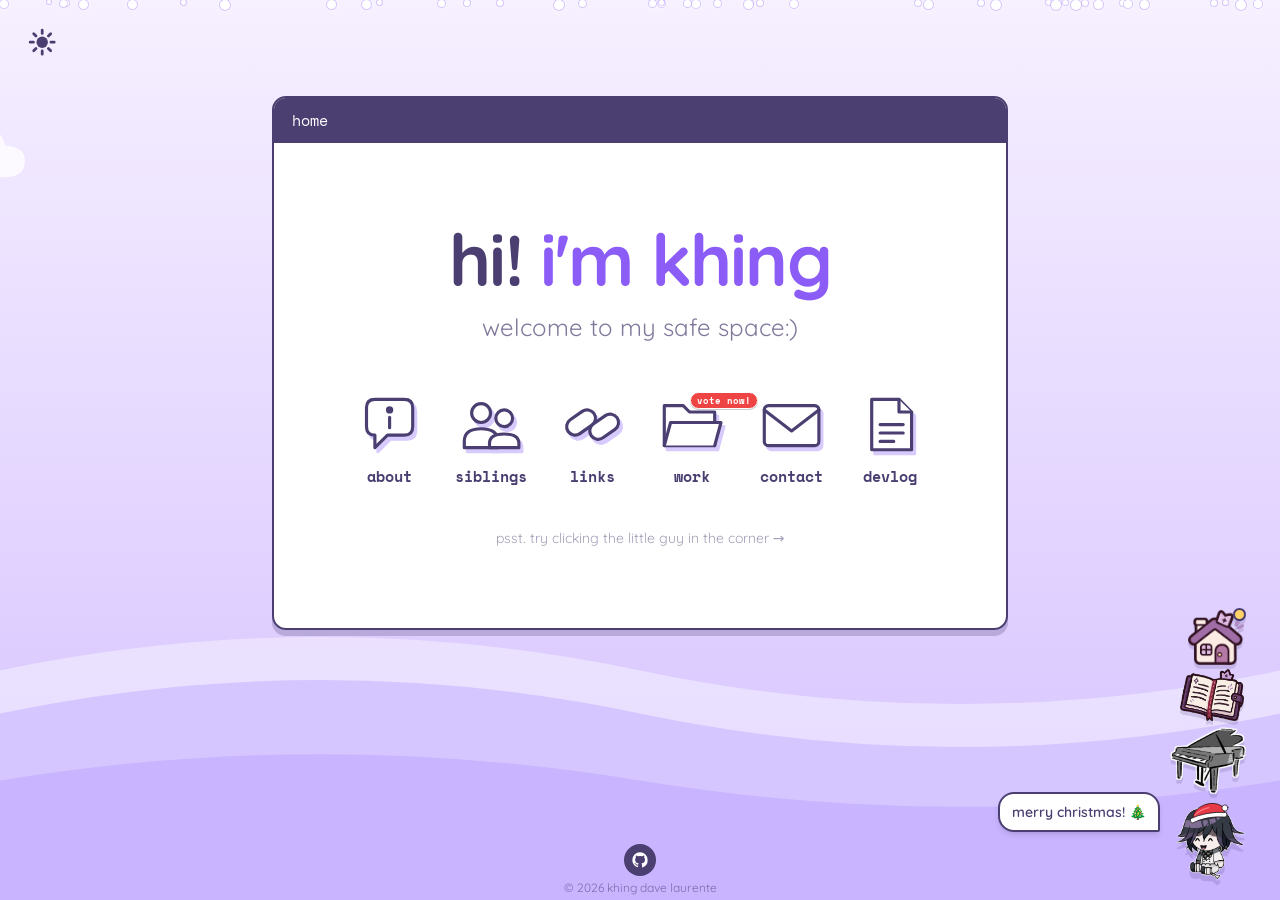
==== index.html @ a11a4e0f "Contact: bust cache for transparent mascot Co-Authored-By: Claude Sonnet 5.5 <noreply@anthropic.com>" ====
<!doctype html>
<html lang="en">
<head>
  <meta charset="utf-8" />
  <meta name="viewport" content="width=device-width, initial-scale=1" />
  <title>khing's desktop</title>
  <meta name="description" content="hi! i'm khing. welcome to my little corner of the internet." />
  <meta property="og:title" content="khing dave laurente" />
  <meta property="og:description" content="hi! i'm khing. welcome to my little corner of the internet." />
  <meta property="og:type" content="website" />
  <meta property="og:site_name" content="khing dave laurente" />
  <meta property="og:url" content="https://khingcode.github.io/KhingPersonalSite/" />
  <meta property="og:image" content="https://khingcode.github.io/KhingPersonalSite/assets/og-image.jpg" />
  <meta property="og:image:width" content="1200" />
  <meta property="og:image:height" content="630" />
  <meta property="og:image:alt" content="hi! i'm khing: a pastel purple desktop window with a smiling chibi mascot" />
  <meta name="twitter:card" content="summary_large_image" />
  <meta name="twitter:title" content="khing dave laurente" />
  <meta name="twitter:description" content="hi! i'm khing. welcome to my little corner of the internet." />
  <meta name="twitter:image" content="https://khingcode.github.io/KhingPersonalSite/assets/og-image.jpg" />
  <meta name="theme-color" content="#e9dcff" />
  <link rel="icon" href="favicon.ico" sizes="any" />
  <link rel="icon" type="image/png" sizes="32x32" href="favicon-32.png" />
  <link rel="icon" type="image/png" sizes="192x192" href="icon-192.png" />
  <link rel="apple-touch-icon" href="apple-touch-icon.png" />
  <script>try{if(localStorage.getItem("theme")==="dark")document.documentElement.classList.add("dark")}catch(e){}</script>
  <link rel="stylesheet" href="styles.css" />
  <link rel="preconnect" href="https://wecbthkbjftpxonlqfee.supabase.co" crossorigin />
  <link rel="preconnect" href="https://fonts.googleapis.com" />
  <link rel="preconnect" href="https://fonts.gstatic.com" crossorigin />
  <link href="https://fonts.googleapis.com/css2?family=Quicksand:wght@400;600;700&family=Space+Mono:wght@400;700&display=swap" rel="stylesheet" />
</head>
<body class="min-h-screen overflow-x-hidden font-sans text-ink antialiased selection:bg-pink-200">

  <!-- sky -->
  <div class="sky fixed inset-0 -z-20" aria-hidden="true"></div>
  <div class="sky-night fixed inset-0 -z-20" aria-hidden="true"></div>

  <!-- light / dark toggle -->
  <button id="theme-toggle" class="theme-btn fixed left-3 top-3 z-[9999] sm:left-5 sm:top-5" aria-label="switch to dark mode" aria-pressed="false" title="light / dark">
    <svg class="sun-ico" viewBox="0 0 24 24" aria-hidden="true"><circle cx="12" cy="12" r="4.5" stroke="none"/><g stroke-width="2.2" stroke-linecap="round"><path d="M12 2.5v2.6M12 18.9v2.6M2.5 12h2.6M18.9 12h2.6M5.3 5.3l1.8 1.8M16.9 16.9l1.8 1.8M5.3 18.7l1.8-1.8M16.9 7.1l1.8-1.8"/></g></svg>
    <svg class="moon-ico" viewBox="0 0 24 24" aria-hidden="true"><path d="M20.5 14.2A8.5 8.5 0 0 1 9.8 3.5a8.5 8.5 0 1 0 10.7 10.7Z" stroke="none"/></svg>
  </button>
  <div class="fixed inset-x-0 top-0 -z-10 h-full overflow-hidden" aria-hidden="true">
    <svg class="cloud absolute left-[-10%] top-[12%] w-40 opacity-80 [animation-duration:70s]" viewBox="0 0 120 60"><path d="M25 52 Q4 52 6 36 Q8 24 22 26 Q24 8 44 10 Q58 0 72 14 Q94 8 100 28 Q118 30 114 44 Q112 52 98 52 Z" fill="#fff"/></svg>
    <svg class="cloud absolute left-[-10%] top-[34%] w-28 opacity-70 [animation-delay:-30s] [animation-duration:95s]" viewBox="0 0 120 60"><path d="M25 52 Q4 52 6 36 Q8 24 22 26 Q24 8 44 10 Q58 0 72 14 Q94 8 100 28 Q118 30 114 44 Q112 52 98 52 Z" fill="#fff"/></svg>
    <svg class="night-deco absolute right-[9%] top-[9%] w-14 sm:w-20" viewBox="0 0 64 64"><path d="M40 6A28 28 0 1 0 58 44A23 23 0 0 1 40 6Z" fill="#fff3c4"/></svg>
    <span class="twinkle night-star absolute left-[30%] top-[10%] text-lg text-yellow-100 [animation-delay:-.5s]">✦</span>
    <span class="twinkle night-star absolute left-[62%] top-[26%] text-base text-white [animation-delay:-1.5s]">✦</span>
    <span class="twinkle night-star absolute left-[18%] top-[44%] text-xl text-violet-200 [animation-delay:-2.5s]">✦</span>
    <span class="twinkle night-star absolute left-[8%] top-[22%] text-2xl text-white">✦</span>
    <span class="twinkle night-star absolute right-[12%] top-[16%] text-xl text-pink-200 [animation-delay:-1s]">✦</span>
    <span class="twinkle night-star absolute right-[22%] top-[48%] text-lg text-white [animation-delay:-2s]">✦</span>
    <!-- rolling waves: each layer is 2 periods wide and slides one period, so the loop is seamless -->
    <div class="waves absolute inset-x-0 bottom-0 h-[34vh] overflow-hidden">
      <svg class="wave wave-c" viewBox="0 0 2880 320" preserveAspectRatio="none"><path class="hill-c" d="M0 80 Q360 10 720 80 T1440 80 T2160 80 T2880 80 V320 H0Z"/></svg>
      <svg class="wave wave-a" viewBox="0 0 2880 320" preserveAspectRatio="none"><path class="hill-a" d="M0 125 Q360 55 720 125 T1440 125 T2160 125 T2880 125 V320 H0Z"/></svg>
      <svg class="wave wave-b" viewBox="0 0 2880 320" preserveAspectRatio="none"><path class="hill-b" d="M0 195 Q360 140 720 195 T1440 195 T2160 195 T2880 195 V320 H0Z"/></svg>
    </div>
  </div>

  <!-- password for my room -->
  <div id="room-gate" class="rgate" role="dialog" aria-modal="true" aria-label="password" hidden>
    <div class="rgate-card">
      <div class="win-bar"><span>khing's room</span><button class="win-x" type="button" id="rgate-x" aria-label="close">[x]</button></div>
      <form id="rgate-form" autocomplete="off" class="rgate-form">
        <p class="rgate-h">knock knock 🚪</p>
        <p class="rgate-p">what's the password?</p>
        <input class="gb-field rgate-in" id="rgate-in" type="password" autocomplete="off" autocapitalize="none" spellcheck="false" aria-label="password" />
        <p class="rgate-err" id="rgate-err" role="alert"></p>
        <button class="gb-btn" type="submit">come in</button>
      </form>
    </div>
  </div>

  <!-- home window -->
  <main class="mx-auto flex min-h-screen max-w-3xl flex-col items-center px-4 pt-16 pb-28 sm:pt-24">
    <section class="win-home w-full" aria-label="home">
      <div class="win-bar"><span>home</span></div>
      <div class="win-body px-6 py-14 text-center sm:py-20">
        <p class="text-5xl font-bold tracking-tight sm:text-7xl">
          hi! <span class="text-violet-500">i'm khing</span>
        </p>
        <p class="mt-4 text-lg text-ink/70 sm:text-2xl">welcome to my safe space:)</p>

        <nav class="mt-12 flex flex-wrap justify-center gap-x-8 gap-y-6" aria-label="main">
          <button class="icon-btn" data-open="about">
            <svg class="ico" viewBox="0 0 64 64"><path d="M10 16 Q10 8 18 8 H46 Q54 8 54 16 V34 Q54 42 46 42 H30 L18 54 V42 Q10 42 10 34 Z"/><circle cx="32" cy="18" r="2" fill="currentColor"/><path d="M32 25 V35"/></svg>
            <span>about</span>
          </button>
          <button class="icon-btn" data-open="siblings">
            <svg class="ico" viewBox="0 0 64 64"><circle cx="22" cy="21" r="9"/><path d="M6 54 V48 Q6 36 22 36 Q38 36 38 48 V54 Z"/><circle cx="44" cy="26" r="8"/><path d="M30 54 V50 Q30 41 44 41 Q58 41 58 50 V54 Z"/></svg>
            <span>siblings</span>
          </button>
          <button class="icon-btn" data-open="links">
            <svg class="ico" viewBox="0 0 64 64"><rect x="6" y="22" width="30" height="16" rx="8" transform="rotate(-35 21 30)"/><rect x="28" y="26" width="30" height="16" rx="8" transform="rotate(-35 43 34)"/></svg>
            <span>links</span>
          </button>
          <button class="icon-btn relative" data-open="work">
            <span class="vote-badge" aria-label="vote for the domain now">vote now!</span>
            <svg class="ico" viewBox="0 0 64 64"><path d="M6 14 H24 L30 20 H54 V52 H6 Z"/><path d="M6 52 L12 30 H60 L54 52"/></svg>
            <span>work</span>
          </button>
          <button class="icon-btn" data-open="contact">
            <svg class="ico" viewBox="0 0 64 64"><rect x="6" y="14" width="52" height="38" rx="4"/><path d="M6 18 L32 38 L58 18"/></svg>
            <span>contact</span>
          </button>
          <button class="icon-btn relative" data-open="devlog">
            <span id="dl-badge" class="gb-badge nav-badge" hidden aria-live="polite"></span>
            <svg class="ico" viewBox="0 0 64 64"><path d="M14 8 H40 L52 20 V56 H14Z"/><path d="M40 8 V20 H52"/><path d="M22 32 H44 M22 40 H44 M22 48 H35"/></svg>
            <span>devlog</span>
          </button>
        </nav>
        <p class="mt-10 text-sm text-ink/50">psst. try clicking the little guy in the corner →</p>
      </div>
    </section>
  </main>

  <!-- about -->
  <section id="win-about" class="win" role="dialog" aria-label="about" hidden>
    <div class="win-bar"><span>about</span><button class="win-x" aria-label="close about">[x]</button></div>
    <div class="win-body">
      <div class="flex flex-col items-center gap-6 border-b border-violet-100 px-6 py-8 sm:flex-row sm:gap-10 sm:px-[3.75rem] sm:py-9">
        <div class="h-32 w-32 shrink-0 sm:h-40 sm:w-40 overflow-hidden rounded-full border-4 border-violet-200 shadow-md">
          <img src="assets/khing.webp" width="160" height="160" loading="lazy" decoding="async" alt="khing smiling in a red patterned shirt" class="h-full w-full origin-[51%_33%] scale-[2.1] object-cover" />
        </div>
        <div class="text-center sm:text-left">
          <h2 class="text-3xl font-bold text-violet-500 sm:text-[2.4rem] sm:leading-tight">khing dave laurente</h2>
          <p class="mt-2 text-ink/70 sm:text-[1.05rem]">Could it be are you also in possession of the all-seeing eye?!</p>
          <p class="text-ink/70 sm:text-[1.05rem]">from davao city, philippines</p>
          <p class="text-ink/70 sm:text-[1.05rem]">now living &amp; working in phnom penh, cambodia</p>
        </div>
      </div>
      <div class="space-y-5 px-6 py-6 leading-relaxed text-ink/80 sm:space-y-5 sm:px-12 sm:py-8 sm:text-lg">
        <p>hi! i'm khing, a <span class="hl">cinematographer</span> and <span class="hl">web developer</span>.</p>
        <p>things i like:</p>
        <ul class="list-disc space-y-2 pl-6 sm:space-y-2 sm:pl-8 marker:text-violet-400">
          <li>Hanging out with my <span class="hl">siblings</span></li>
          <li>My Walk and Faith in <span class="hl">God</span></li>
          <li><span class="hl">Purple</span> Fanta</li>
        </ul>
        <section aria-labelledby="edu-h">
          <h3 id="edu-h" class="font-mono text-xl font-bold uppercase tracking-tight text-ink">education</h3>
          <div class="scroll-thin mt-3 max-h-48 space-y-3 overflow-y-auto pr-2" role="region" aria-label="education list" tabindex="0">
            <div class="border-l-4 border-violet-200 py-1 pl-4">
              <p class="text-lg text-ink">Bachelor of Science in Computer Science</p>
              <p class="text-sm uppercase tracking-wide text-ink/45">(Graduated Cum Laude 2025)</p>
            </div>
          </div>
        </section>
        <section aria-labelledby="lang-h">
          <h3 id="lang-h" class="font-mono text-xl font-bold uppercase tracking-tight text-ink">language proficiency</h3>
          <div class="mt-3 border-l-4 border-violet-200 py-1 pl-4">
            <p class="text-lg text-ink">i speak <span class="text-violet-500">English</span> and <span class="text-violet-500">Filipino (Tagalog)</span>.</p>
          </div>
        </section>
        <p>want to say hi? send me a message in <button class="link" data-open="contact">contact</button> :)</p>
      </div>
    </div>
  </section>

  <!-- siblings -->
  <section id="win-siblings" class="win" role="dialog" aria-label="siblings" hidden>
    <div class="win-bar"><span>siblings</span><button class="win-x" aria-label="close siblings">[x]</button></div>
    <div class="win-body px-6 py-6">
      <p class="mb-4 text-ink/70">my favorite people in the world 💜</p>
      <div class="grid grid-cols-2 gap-3 sm:grid-cols-4">
        <figure class="sib"><img class="photo" src="assets/siblings/izeck.webp" width="256" height="256" alt="Izeck" loading="lazy" /><figcaption>Izeck</figcaption></figure>
        <figure class="sib"><img class="photo" src="assets/siblings/nicey.webp" width="256" height="256" alt="Nicey" loading="lazy" /><figcaption>Nicey</figcaption></figure>
        <figure class="sib"><img class="photo" src="assets/siblings/adam.webp" width="256" height="256" alt="Adam" loading="lazy" /><figcaption>Adam</figcaption></figure>
        <figure class="sib"><img class="photo" src="assets/siblings/christine.webp" width="256" height="256" alt="Christine" loading="lazy" /><figcaption>Christine</figcaption></figure>
        <figure class="sib"><img class="photo" src="assets/siblings/catherine.webp" width="256" height="256" alt="Catherine" loading="lazy" /><figcaption>Catherine</figcaption></figure>
        <figure class="sib"><img class="photo" src="assets/siblings/mark.webp" width="256" height="256" alt="Mark" loading="lazy" /><figcaption>Mark</figcaption></figure>
        <figure class="sib"><img class="photo" src="assets/siblings/ezra.webp" width="256" height="256" alt="Ezra" loading="lazy" /><figcaption>Ezra</figcaption></figure>
        <figure class="sib"><img class="photo" src="assets/siblings/esther.webp" width="256" height="256" alt="Esther" loading="lazy" /><figcaption>Esther</figcaption></figure>
      </div>
    </div>
  </section>

  <!-- links -->
  <section id="win-links" class="win" role="dialog" aria-label="links" hidden>
    <div class="win-bar"><span>links</span><button class="win-x" aria-label="close links">[x]</button></div>
    <div class="win-body px-3 py-8 sm:px-6">
      <div class="grid grid-cols-5 items-start justify-items-center gap-x-1 gap-y-8">
        <a class="icon-btn" href="https://www.youtube.com/@KhingKongs" target="_blank" rel="noopener">
          <svg class="ico" viewBox="0 0 64 64"><rect x="5" y="15" width="54" height="36" rx="11"/><path d="M26 24 L43 33 L26 42Z" fill="currentColor"/></svg>
          <span>youtube</span>
        </a>
        <div class="icon-btn locked" aria-disabled="true" title="coming soon">
          <span class="ico-wrap"><svg aria-hidden="true" class="ico" viewBox="0 0 64 64"><rect x="9" y="9" width="46" height="46" rx="14"/><circle cx="32" cy="32" r="10.5"/><circle cx="45.5" cy="18.5" r="3" fill="currentColor" stroke="none"/></svg><b class="stamp">coming soon</b></span>
          <span>instagram</span>
        </div>
        <div class="icon-btn locked" aria-disabled="true" title="coming soon">
          <span class="ico-wrap"><svg aria-hidden="true" class="ico" viewBox="0 0 64 64"><path d="M9 17 H45 V39 Q45 53 31 53 H23 Q9 53 9 39 Z"/><path d="M45 23 H50 Q57 23 57 31 Q57 39 50 39 H45" fill="none"/><path d="M27 44 L20.5 37.5 C17 34 18.5 28.5 23 28.5 C25 28.5 26.5 29.6 27 31 C27.5 29.6 29 28.5 31 28.5 C35.5 28.5 37 34 33.5 37.5 Z" fill="currentColor" stroke-width="2"/></svg><b class="stamp">coming soon</b></span>
          <span>ko-fi</span>
        </div>
        <a class="icon-btn" href="https://github.com/khingcode" target="_blank" rel="noopener">
          <svg class="ico solid" viewBox="0 0 24 24"><path d="M12 .5A11.5 11.5 0 0 0 .5 12c0 5.1 3.3 9.4 7.9 10.9.6.1.8-.3.8-.6v-2c-3.2.7-3.9-1.4-3.9-1.4-.5-1.3-1.3-1.7-1.3-1.7-1-.7.1-.7.1-.7 1.2.1 1.8 1.2 1.8 1.2 1 1.8 2.7 1.3 3.4 1 .1-.8.4-1.3.7-1.6-2.6-.3-5.3-1.3-5.3-5.7 0-1.3.5-2.3 1.2-3.1-.1-.3-.5-1.5.1-3.1 0 0 1-.3 3.2 1.2a11 11 0 0 1 5.8 0c2.2-1.5 3.2-1.2 3.2-1.2.6 1.6.2 2.8.1 3.1.8.8 1.2 1.8 1.2 3.1 0 4.4-2.7 5.4-5.3 5.7.4.4.8 1.1.8 2.2v3.2c0 .3.2.7.8.6A11.5 11.5 0 0 0 23.5 12 11.5 11.5 0 0 0 12 .5z"/></svg>
          <span>github</span>
        </a>
        <div class="icon-btn locked" aria-disabled="true" title="coming soon">
          <span class="ico-wrap"><svg aria-hidden="true" class="ico" viewBox="0 0 64 64">
            <defs>
              <clipPath id="scarf-clip"><path d="M4 14 Q18 5 32 9 Q46 5 60 14 L54 33 L32 61 L10 33Z"/></clipPath>
              <pattern id="scarf-chk" width="18" height="18" patternUnits="userSpaceOnUse" patternTransform="rotate(45 32 32)"><rect width="9" height="9" fill="currentColor"/><rect x="9" y="9" width="9" height="9" fill="currentColor"/></pattern>
            </defs>
            <path d="M4 14 Q18 5 32 9 Q46 5 60 14 L54 33 L32 61 L10 33Z"/>
            <g clip-path="url(#scarf-clip)"><rect x="0" y="0" width="64" height="64" fill="url(#scarf-chk)" stroke="none"/></g>
            <path d="M4 14 Q18 5 32 9 Q46 5 60 14 L54 33 L32 61 L10 33Z" fill="none"/>
          </svg><b class="stamp">coming soon</b></span>
          <span>merch</span>
        </div>
      </div>
      <p class="mx-auto mt-8 max-w-xs rounded-xl border-2 border-violet-200 px-4 py-3 text-center text-sm text-ink/70">clicking any of the links will open a new tab!</p>
    </div>
  </section>

  <!-- work -->
  <section id="win-work" class="win" role="dialog" aria-label="work" hidden>
    <div class="win-bar"><span>work</span><button class="win-x" aria-label="close work">[x]</button></div>
    <div class="win-body space-y-7 px-4 py-6 text-ink/80 sm:px-6">
      <div class="grid grid-cols-2 gap-4 sm:gap-7">
        <section aria-labelledby="tools-h">
          <h3 id="tools-h" class="font-mono text-xl font-bold uppercase tracking-tight text-ink">tools</h3>
          <ul class="mt-3 flex flex-wrap gap-2">
          <li class="tool">Figma</li>
          <li class="tool">Milanote</li>
          <li class="tool">DaVinci Resolve</li>
          <li class="tool">Canva</li>
          <li class="tool">CapCut</li>
        </ul>
        </section>
        <section aria-labelledby="skills-h">
          <h3 id="skills-h" class="font-mono text-xl font-bold uppercase tracking-tight text-ink">development</h3>
          <ul class="mt-3 flex flex-wrap gap-2">
          <li class="tool">JavaScript</li>
          <li class="tool">HTML</li>
          <li class="tool">CSS</li>
          <li class="tool">Tailwind CSS</li>
          <li class="tool">Rust</li>
          <li class="tool">Node.js</li>
          <li class="tool">Xcode</li>
          <li class="tool">Claude</li>
        </ul>
        </section>
      </div>

      <section aria-labelledby="dev-h">
        <h3 id="dev-h" class="font-mono text-xl font-bold uppercase tracking-tight text-ink">development</h3>
        <article class="mt-4 grid items-center gap-5 sm:grid-cols-[11rem_1fr]">
          <svg viewBox="0 0 400 400" role="img" aria-label="a little browser window with a globe and a coming soon label" class="aspect-square w-full max-w-[11rem] justify-self-center rounded-2xl border-2 border-violet-200 sm:max-w-none">
            <defs><linearGradient id="launch-bg" x1="0" y1="0" x2="1" y2="1"><stop offset="0" stop-color="#b9a0e8"/><stop offset="1" stop-color="#8f74d6"/></linearGradient></defs>
            <rect width="400" height="400" fill="url(#launch-bg)"/>
            <g fill="#fff" opacity=".7"><path d="M60 70 l8 18 18 8 -18 8 -8 18 -8 -18 -18 -8 18 -8z"/><path d="M335 110 l6 14 14 6 -14 6 -6 14 -6 -14 -14 -6 14 -6z"/><path d="M330 280 l5 11 11 5 -11 5 -5 11 -5 -11 -11 -5 11 -5z"/></g>
            <rect x="62" y="80" width="276" height="200" rx="18" fill="#fff" stroke="#4b3f72" stroke-width="8"/>
            <path d="M62 98 a18 18 0 0 1 18 -18 H320 a18 18 0 0 1 18 18 V122 H62Z" fill="#4b3f72"/>
            <circle cx="88" cy="101" r="7" fill="#c4b5fd"/><circle cx="110" cy="101" r="7" fill="#c4b5fd"/><circle cx="132" cy="101" r="7" fill="#c4b5fd"/>
            <rect x="156" y="92" width="150" height="18" rx="9" fill="#fff" opacity=".85"/>
            <g transform="translate(200 200)" fill="none" stroke="#4b3f72" stroke-width="7" stroke-linecap="round">
              <circle r="48" fill="#ede7ff"/><ellipse rx="20" ry="48"/><path d="M-48 0 H48 M-40 -24 H40 M-40 24 H40"/>
            </g>
            <g transform="rotate(-8 200 318)"><rect x="92" y="294" width="216" height="46" rx="12" fill="#fde68a" stroke="#4b3f72" stroke-width="6"/>
            <text x="200" y="326" text-anchor="middle" font-family="'Space Mono', monospace" font-weight="700" font-size="25" fill="#4b3f72">COMING SOON</text></g>
          </svg>
          <div class="text-center sm:text-left">
            <h4 class="text-2xl font-bold text-violet-500">the full launch</h4>
            <p class="mt-2">a custom domain for this site, plus more updates and a few surprises. stay tuned!</p>
            <div class="mt-4 flex flex-wrap items-center justify-center gap-3 sm:justify-start">
              <span class="soon" aria-disabled="true">coming soon</span>
              <button type="button" class="gb-btn" data-open="vote">🗳 vote on the domain</button>
            </div>
          </div>
        </article>
        <article class="mt-8 grid items-center gap-5 sm:grid-cols-[11rem_1fr]">
          <img src="assets/hamster.webp" width="400" height="400" decoding="async" alt="a cute hamster wearing a hard hat and working on a laptop, with an in development label" class="w-full max-w-[11rem] justify-self-center rounded-2xl border-2 border-violet-200 sm:max-w-none" loading="lazy" />
          <div class="text-center sm:text-left">
            <h4 class="text-2xl font-bold text-violet-500">a little hamster project</h4>
            <p class="mt-2">something cozy i'm still working on. more soon!</p>
            <span class="soon mt-4" aria-disabled="true">coming soon</span>
          </div>
        </article>
      </section>
    </div>
  </section>

  <!-- domain vote -->
  <section id="win-vote" class="win" role="dialog" aria-label="vote on the domain" hidden>
    <div class="win-bar"><span>vote</span><button class="win-x" aria-label="close vote">[x]</button></div>
    <div class="win-body px-6 py-6">
      <h3 class="text-2xl font-bold text-violet-500">pick my domain!</h3>
      <p class="mt-1 text-ink/70">the full launch is getting a custom address. choose your favorite, or suggest one of your own. one vote each :)</p>
      <ul id="vote-list" class="mt-4 grid gap-2"></ul>
      <form id="vote-form" class="mt-5 grid gap-2" autocomplete="off">
        <label for="vote-sug" class="font-mono text-xs font-bold uppercase tracking-wide text-ink/60">suggest another</label>
        <div class="flex gap-2">
          <input id="vote-sug" class="gb-field" type="text" maxlength="45" inputmode="url" autocapitalize="none" spellcheck="false" placeholder="e.g. khing.dev">
          <button class="gb-btn shrink-0" type="submit">suggest</button>
        </div>
        <input id="vote-site" class="hidden" type="text" tabindex="-1" aria-hidden="true" autocomplete="off">
      </form>
      <p id="vote-status" class="mt-3 min-h-[1.25rem] text-xs text-ink/60" role="status"></p>
    </div>
  </section>

  <!-- guestbook -->
  <section id="win-guestbook" class="win" role="dialog" aria-label="guestbook" hidden>
    <div class="win-bar"><span>guestbook</span><button class="win-x" aria-label="close guestbook">[x]</button></div>
    <div class="win-body px-6 py-6">
      <p class="text-ink/70">leave a little note! it'll be dated and everything :)</p>
      <button id="gb-write" type="button" class="gb-btn gb-write" aria-expanded="false" aria-controls="gb-form">✎ write a note</button>
      <div class="gb-cols mt-4">
      <form id="gb-form" class="grid content-start gap-3" autocomplete="off">
        <div id="gb-replying" class="hidden items-center justify-between gap-2 rounded-lg bg-violet-100 px-3 py-1.5 text-xs text-violet-900">
          <span id="gb-replying-to"></span>
          <button id="gb-cancel" type="button" class="link" aria-label="cancel reply">cancel</button>
        </div>
        <input id="gb-name" class="gb-field" type="text" maxlength="30" required placeholder="your name">
        <textarea id="gb-msg" class="gb-field" rows="3" maxlength="200" required placeholder="your note (200 chars max)"></textarea>
        <fieldset class="gb-pick">
          <legend>note color</legend>
          <div id="gb-colors" class="gb-swatches" role="radiogroup" aria-label="note color"></div>
        </fieldset>
        <fieldset class="gb-pick">
          <legend>sticker</legend>
          <div id="gb-stickers" class="gb-swatches" role="radiogroup" aria-label="sticker"></div>
        </fieldset>
        <div class="flex items-center gap-3">
          <label class="gb-btn gb-ghost cursor-pointer" for="gb-photo">+ photo</label>
          <input id="gb-photo" class="sr-only" type="file" accept="image/*">
          <img id="gb-prev" class="hidden h-12 w-12 rounded-lg border-2 border-ink object-cover" alt="photo preview">
          <button id="gb-unpick" type="button" class="link hidden text-xs">remove</button>
        </div>
        <input id="gb-song" class="gb-field" type="url" maxlength="200" inputmode="url" placeholder="♪ song link, spotify or youtube (optional)" aria-label="song link (optional)">
        <input id="gb-site" class="hidden" type="text" tabindex="-1" aria-hidden="true" autocomplete="off">
        <div class="flex items-center justify-between gap-3">
          <span id="gb-status" class="text-xs text-ink/60" role="status"></span>
          <button class="gb-btn" type="submit">sign it</button>
        </div>
      </form>
      <ul id="gb-list" class="scroll-thin grid content-start gap-3 overflow-y-auto pr-1"></ul>
      </div>
    </div>
  </section>

  <!-- devlog -->
  <section id="win-devlog" class="win" role="dialog" aria-label="devlog" hidden>
    <div class="win-bar"><span>devlog</span><button class="win-x" aria-label="close devlog">[x]</button></div>
    <div class="win-body px-6 py-6">
      <p class="text-ink/70">everything i've added to this site, newest first.</p>
      <p class="mt-1 font-mono text-xs text-ink/50">last updated nov 2, 2026</p>
      <ol class="dl-timeline mt-5">
        <li>
          <details class="dl" open>
            <summary><span class="dl-v">v2.1</span><span class="dl-t"><span class="dl-row"><b>a new place</b><span class="dl-new">latest</span></span><small>something new, go find it</small></span></summary>
            <ul class="dl-list">
              <li>a new place has opened up somewhere on the site &#10022;</li>
              <li>you might need a password to get in</li>
              <li>the <b>work</b> icon now has a reminder to <b>vote for the domain</b></li>
            </ul>
          </details>
        </li>
        <li>
          <details class="dl">
            <summary><span class="dl-v">v2.0</span><span class="dl-t"><span class="dl-row"><b>VOTE ON THE DOMAIN</b></span><small>your vote picks my web address</small></span></summary>
            <ul class="dl-list">
              <li><b>VOTE FOR THE DOMAIN OF THE FULL LAUNCH!</b> CHOOSE <b>KHINGKONG.COM</b> OR <b>SUPREMEKHING.COM</b>, OR <b>SUGGEST YOUR OWN</b>. FIND IT IN THE <b>WORK</b> WINDOW, UNDER DEVELOPMENT.</li>
              <li>ONE VOTE EACH. THE RESULTS SHOW AFTER YOU VOTE.</li>
            </ul>
          </details>
        </li>
        <li>
          <details class="dl">
            <summary><span class="dl-v">v1.9</span><span class="dl-t"><span class="dl-row"><b>stamps, songs, hearts, stickers &amp; a secret</b></span><small>links, the guestbook and a little surprise</small></span></summary>
            <ul class="dl-list">
              <li><b>links</b>: instagram, ko-fi and merch have a &ldquo;coming soon&rdquo; stamp until they're ready</li>
              <li><b>guestbook</b> notes can carry a <b>song</b> from spotify or youtube, and the site's piano mutes itself while one plays</li>
              <li>you can now <b>heart</b> guestbook notes and replies</li>
              <li>guestbook notes can be given a <b>color</b> and a little <b>sticker</b>, and the guestbook now sits <b>side by side</b>: write on the left, read on the right</li>
              <li>spam the little guy past his dark side and something happens&hellip; can you bring him back? <b>hint:</b> look to the night sky</li>
            </ul>
          </details>
        </li>
        <li>
          <details class="dl">
            <summary><span class="dl-v">v1.8</span><span class="dl-t"><b>contact, work &amp; hellos</b><small>new windows, new greetings and a fresh about</small></span></summary>
            <ul class="dl-list">
              <li>the little guy now holds out a <b>letter</b> in the contact window</li>
              <li>a big <b>send me an email</b> button that opens your mail app</li>
              <li><b>work</b> window: a tools list, a development list and a first project card</li>
              <li>a small red number on the <b>devlog</b> icon when there's something new</li>
              <li>the little guy says <b>good morning, afternoon or evening</b> based on your clock</li>
              <li>he now says hello <b>every so often</b> while you're on the page, not just when you click him</li>
              <li>he has a new thing to say when you click him</li>
              <li><b>about</b> got a bigger, roomier layout and a new intro with a few highlighted words</li>
            </ul>
          </details>
        </li>
        <li>
          <details class="dl">
            <summary><span class="dl-v">v1.7</span><span class="dl-t"><b>devlog</b><small>you're looking at it</small></span></summary>
            <ul class="dl-list">
              <li>a new <b>devlog</b> icon on the home screen</li>
              <li>a simple list of everything added to the site, newest first</li>
              <li>tap a version to open or close it</li>
            </ul>
          </details>
        </li>
        <li>
          <details class="dl">
            <summary><span class="dl-v">v1.6</span><span class="dl-t"><b>seasons</b><small>the site dresses up for the holidays</small></span></summary>
            <ul class="dl-list">
            <li><b>christmas</b> (dec 1&ndash;26): falling snow and a santa hat on the little guy</li>
            <li><b>valentine's</b> (feb 10&ndash;14): floating hearts</li>
            <li><b>spring</b> (mar 20&ndash;apr 20): drifting blossom petals and a flower clip</li>
            <li><b>my birthday</b> (jun 13&ndash;15): confetti, balloons and a party hat</li>
            <li>each one switches on by itself, then goes away after</li>
            </ul>
          </details>
        </li>
        <li>
          <details class="dl">
            <summary><span class="dl-v">v1.5</span><span class="dl-t"><b>the little guy has feelings</b><small>he reacts when you poke him a lot</small></span></summary>
            <ul class="dl-list">
            <li>click him too fast and he gets <b>angry</b>: he turns red, shakes and grumbles</li>
            <li>keep going&hellip; and something else might happen &#128064;</li>
            <li>he calms down on his own and says sorry</li>
            </ul>
          </details>
        </li>
        <li>
          <details class="dl">
            <summary><span class="dl-v">v1.4</span><span class="dl-t"><b>guestbook</b><small>leave a note for me and everyone else</small></span></summary>
            <ul class="dl-list">
            <li>new <b>book icon</b> in the bottom-right corner, above the piano</li>
            <li>sign with your name; every note is <b>dated automatically</b></li>
            <li>attach a <b>photo</b> to your note (it's shrunk automatically)</li>
            <li><b>reply</b> to other people's notes</li>
            <li>notes are saved online, so everyone sees the same guestbook</li>
            </ul>
          </details>
        </li>
        <li>
          <details class="dl">
            <summary><span class="dl-v">v1.3</span><span class="dl-t"><b>tab icon &amp; sharing</b><small>nicer when you save or send the link</small></span></summary>
            <ul class="dl-list">
            <li>new tab icon, and the tab now reads &ldquo;khing's safe space&rdquo;</li>
            <li>a preview card shows up when you share the link in chat apps</li>
            <li>works on phones too</li>
            </ul>
          </details>
        </li>
        <li>
          <details class="dl">
            <summary><span class="dl-v">v1.2</span><span class="dl-t"><b>music &amp; sound</b><small>the site has a soundtrack</small></span></summary>
            <ul class="dl-list">
            <li>background piano music, with the <b>piano icon</b> as the mute / unmute button</li>
            <li>small sound effects when you click things and close windows</li>
            <li>music pauses when you switch to another tab</li>
            </ul>
          </details>
        </li>
        <li>
          <details class="dl">
            <summary><span class="dl-v">v1.1</span><span class="dl-t"><b>more about me</b><small>new windows and details</small></span></summary>
            <ul class="dl-list">
            <li><b>about</b>: where i'm from, where i live now, things i like, education and languages</li>
            <li><b>siblings</b>: a window with all 8 of them, photos included</li>
            <li><b>links</b>: youtube, instagram, ko-fi and github</li>
            <li><b>contact</b>: how to reach me</li>
            </ul>
          </details>
        </li>
        <li>
          <details class="dl">
            <summary><span class="dl-v">v1.0</span><span class="dl-t"><b>launch</b><small>the site goes live</small></span></summary>
            <ul class="dl-list">
            <li>a casual retro-desktop look in soft pastel purple</li>
            <li>gently moving waves in the background</li>
            <li><b>light / dark mode</b> button in the top-left corner</li>
            <li>the little chibi in the bottom-right corner: he blinks, follows your cursor and changes expressions</li>
            </ul>
          </details>
        </li>
      </ol>
      <p class="mt-6 rounded-xl border-2 border-violet-200 px-4 py-3 text-sm text-ink/70"><b>on the list:</b> instagram and ko-fi links, and real projects in the work window.</p>
    </div>
  </section>

  <!-- contact -->
  <section id="win-contact" class="win" role="dialog" aria-label="contact" hidden>
    <div class="win-bar"><span>contact</span><button class="win-x" aria-label="close contact">[x]</button></div>
    <div class="win-body px-6 py-7 text-center leading-relaxed text-ink/80">
      <h2 class="font-mono text-3xl font-bold tracking-tight text-ink">yayy mail!</h2>
      <p class="mx-auto mt-3 max-w-sm">wanna chat, collab, or just say hi? the easiest way to reach me is email. i'd love to hear from you :)</p>

      <div class="relative mx-auto" style="width:min(250px,70%);margin-block:10px">
        <img src="assets/contact-guy2.webp" loading="lazy" decoding="async" width="600" height="600" alt="" class="block w-full select-none" draggable="false" />
        <svg viewBox="0 0 1500 1500" class="pointer-events-none absolute inset-0 h-full w-full overflow-visible" aria-label="the little guy holding a letter" role="img">
          <g transform="rotate(-6 700 1170)" stroke="#1d1318" stroke-width="14" stroke-linejoin="round" stroke-linecap="round">
            <rect x="500" y="1040" width="400" height="250" rx="18" fill="#fff4d8"/>
            <path d="M500 1056 L700 1190 L900 1056" fill="none"/>
            <path d="M500 1276 L640 1170 M900 1276 L760 1170" fill="none" stroke-width="9" opacity=".5"/>
            <path d="M700 1262 C655 1228 660 1190 685 1188 C695 1188 700 1194 700 1199 C700 1194 705 1188 715 1188 C740 1190 745 1228 700 1262Z" fill="#ff5c92" stroke-width="9"/>
            <ellipse cx="520" cy="1190" rx="62" ry="54" fill="#e5c4b0" stroke="#9a7568"/>
            <ellipse cx="882" cy="1170" rx="62" ry="54" fill="#e5c4b0" stroke="#9a7568"/>
          </g>
        </svg>
      </div>

      <p>email me at: <a class="link" href="mailto:khingcoding@gmail.com">khingcoding@gmail.com</a></p>
      <p class="text-sm text-ink/60">or press the button below to open your mail app.</p>
      <a href="mailto:khingcoding@gmail.com" class="mail-btn mt-4">send me an email!</a>
    </div>
  </section>

  <div id="fx" aria-hidden="true"></div>
  <div id="creep" class="creep" aria-hidden="true"></div>

  <!-- the moon (night mode only). it hides a secret once the little guy is gone -->
  <button id="moon" class="moon" tabindex="-1" aria-label="the moon">
    <svg viewBox="0 0 64 64" aria-hidden="true"><path d="M40 6A28 28 0 1 0 58 44A23 23 0 0 1 40 6Z" fill="#fff3c4"/></svg>
  </button>
  <div id="boom" class="boom" aria-hidden="true"></div>

  <!-- mascot -->
  <div id="corner" class="fixed right-3 bottom-3 z-30 flex flex-col items-end sm:right-8 sm:bottom-5">
    <!-- my room (separate page) -->
    <a id="house-btn" href="room/" class="house mb-1 mr-1" aria-label="visit khing's room" title="khing's room">
      <span id="house-dot" class="house-dot" aria-hidden="true"></span>
      <img src="assets/house.webp" width="260" height="256" decoding="async" alt="" class="block w-11 select-none sm:w-14" draggable="false" />
    </a>
    <!-- guestbook book -->
    <button id="book-btn" class="book mb-1 mr-1" data-open="guestbook" aria-label="open guestbook" title="guestbook">
      <span id="gb-badge" class="gb-badge" hidden aria-live="polite"></span>
      <img src="assets/guestbook.webp" width="240" height="195" decoding="async" alt="" class="block w-12 select-none sm:w-16" draggable="false" />
    </button>
    <!-- piano = music mute / unmute -->
    <button id="music-btn" class="piano mb-1" aria-label="play music" aria-pressed="false" title="music on / off">
      <img src="assets/piano.webp" width="260" height="230" decoding="async" alt="" class="block w-16 select-none sm:w-20" draggable="false" />
      <span class="note n1" aria-hidden="true">♪</span><span class="note n2" aria-hidden="true">♫</span>
    </button>
    <div class="mascot-row flex items-end gap-2">
    <p id="bubble" class="mb-12 hidden max-w-[11rem] rounded-2xl rounded-br-sm border-2 border-ink bg-paper px-3 py-2 text-sm font-semibold shadow-md" role="status"></p>
    <button id="mascot" class="mascot" aria-label="say hi to the little guy">
      <span class="sprite relative block w-16 sm:w-20">
        <img src="assets/mascot.webp" width="500" height="500" alt="" class="block w-full select-none" draggable="false" />
        <!-- face is drawn on top of the blank-faced art, in the same 1000x1000 space as the original -->
        <svg id="face" viewBox="0 0 1000 1000" class="pointer-events-none absolute inset-0 h-full w-full overflow-visible" fill="#000" stroke="#000" aria-hidden="true">
          <g id="eyes">
            <g data-eye="open"><g class="blinker">
              <ellipse cx="369" cy="486" rx="20.5" ry="48.5" stroke="none"/><ellipse cx="530" cy="486" rx="20.5" ry="48.5" stroke="none"/>
            </g></g>
            <g data-eye="wide" class="hidden" stroke="none">
              <ellipse cx="369" cy="484" rx="25" ry="56"/><ellipse cx="530" cy="484" rx="25" ry="56"/>
              <circle cx="377" cy="462" r="9" fill="#fff"/><circle cx="538" cy="462" r="9" fill="#fff"/>
            </g>
            <g data-eye="happy" class="hidden" fill="none" stroke-width="15" stroke-linecap="round">
              <path d="M347 508 Q369 456 391 508"/><path d="M508 508 Q530 456 552 508"/>
            </g>
            <g data-eye="smug" class="hidden" stroke-width="6" stroke-linejoin="round">
              <path d="M346 492 H392 Q392 534 369 534 Q346 534 346 492Z"/><path d="M507 492 H553 Q553 534 530 534 Q507 534 507 492Z"/>
            </g>
            <g data-eye="wink" class="hidden">
              <ellipse cx="369" cy="486" rx="20.5" ry="48.5" stroke="none"/>
              <path d="M508 506 Q530 456 552 506" fill="none" stroke-width="15" stroke-linecap="round"/>
            </g>
            <g data-eye="angry" class="hidden">
              <ellipse cx="369" cy="496" rx="19" ry="38" stroke="none"/><ellipse cx="530" cy="496" rx="19" ry="38" stroke="none"/>
              <path d="M334 434 L398 464 M565 434 L501 464" fill="none" stroke-width="15" stroke-linecap="round"/>
            </g>
            <g data-eye="dark" class="hidden">
              <circle cx="369" cy="486" r="50" fill="#050505" stroke="#fff" stroke-width="9"/><circle cx="369" cy="486" r="33" fill="none" stroke="#8a8a8a" stroke-width="4"/>
              <circle cx="530" cy="486" r="50" fill="#050505" stroke="#fff" stroke-width="9"/><circle cx="530" cy="486" r="33" fill="none" stroke="#8a8a8a" stroke-width="4"/>
            </g>
            <g data-eye="sleepy" class="hidden" fill="none" stroke-width="14" stroke-linecap="round">
              <path d="M347 490 Q369 520 391 490"/><path d="M508 490 Q530 520 552 490"/>
            </g>
          </g>

          <g id="decos" stroke="#1d1318" stroke-width="9" stroke-linejoin="round" stroke-linecap="round">
            <g data-deco="santa" class="hidden" transform="rotate(-8 480 150)">
              <path d="M300 214 Q312 96 470 58 Q600 30 690 110 Q724 142 700 188 Q500 144 300 214Z" fill="#e63946"/>
              <path d="M330 170 Q400 110 520 100" fill="none" stroke="#ff8a93" stroke-width="14" opacity=".8"/>
              <path d="M268 206 Q480 140 726 190 Q740 232 706 246 Q480 196 290 262 Q254 244 268 206Z" fill="#fff"/>
              <circle cx="716" cy="132" r="38" fill="#fff"/>
            </g>
            <g data-deco="party" class="hidden" transform="rotate(8 520 140)">
              <path d="M410 168 L520 -40 L640 150 Q530 190 410 168Z" fill="#9b6dff"/>
              <path d="M452 108 L476 130 M500 62 L544 88 M556 110 L586 124" stroke="#fff" stroke-width="14" fill="none"/>
              <circle cx="520" cy="-44" r="26" fill="#ffd54a"/>
            </g>
            <g data-deco="sakura" class="hidden">
              <g transform="translate(640 176)" fill="#ffb7d0">
                <ellipse cx="0" cy="-30" rx="20" ry="28" transform="rotate(0)"/><ellipse cx="0" cy="-30" rx="20" ry="28" transform="rotate(72)"/><ellipse cx="0" cy="-30" rx="20" ry="28" transform="rotate(144)"/><ellipse cx="0" cy="-30" rx="20" ry="28" transform="rotate(216)"/><ellipse cx="0" cy="-30" rx="20" ry="28" transform="rotate(288)"/>
                <circle r="11" fill="#ffd54a" stroke-width="6"/>
              </g>
            </g>
          </g>
          <g id="mouth">
            <path data-mouth="smile" d="M416 577 Q445 601 473 578" fill="none" stroke-width="13" stroke-linecap="round"/>
            <g data-mouth="grin" class="hidden" stroke-linejoin="round">
              <path d="M408 570 Q444 578 480 570 Q474 616 444 616 Q414 616 408 570Z" fill="#2a1a28" stroke-width="9"/>
              <path d="M426 604 Q444 590 462 604 Q454 614 444 614 Q434 614 426 604Z" fill="#ff8fb3" stroke="none"/>
            </g>
            <ellipse data-mouth="o" class="hidden" cx="444" cy="592" rx="13" ry="17" fill="#2a1a28" stroke-width="9"/>
            <path data-mouth="cat" class="hidden" d="M408 580 Q426 602 444 581 Q462 602 480 580" fill="none" stroke-width="12" stroke-linecap="round" stroke-linejoin="round"/>
            <path data-mouth="dark" class="hidden" d="M372 566 Q444 560 516 566 Q500 640 444 642 Q388 640 372 566Z" fill="#050505" stroke="#bdbdbd" stroke-width="5" stroke-linejoin="round"/>
            <path data-mouth="frown" class="hidden" d="M416 600 Q445 572 474 600" fill="none" stroke-width="13" stroke-linecap="round"/>
            <path data-mouth="flat" class="hidden" d="M428 589 Q444 596 460 589" fill="none" stroke-width="11" stroke-linecap="round"/>
          </g>
        </svg>
      </span>
    </button>
    <button id="coffin" class="coffin" aria-label="a coffin with a skull on it">
      <svg viewBox="0 0 80 112" class="block w-11 select-none sm:w-14" aria-hidden="true">
        <path d="M27 4 H53 L73 35 L59 108 H21 L7 35 Z" fill="#3d3160" stroke="#1b1438" stroke-width="4" stroke-linejoin="round"/>
        <path d="M30 13 H50 L64 37 L53 98 H27 L16 37 Z" fill="none" stroke="#6b5aa6" stroke-width="2.5" stroke-linejoin="round"/>
        <path d="M26 37 A14 13 0 0 1 54 37 C54 43 50 46 48 47 V54 Q48 56 46 56 H34 Q32 56 32 54 V47 C30 46 26 43 26 37 Z" fill="#f4efff" stroke="#1b1438" stroke-width="2.5" stroke-linejoin="round"/>
        <ellipse cx="34.5" cy="38" rx="4.2" ry="4.6" fill="#1b1438"/><ellipse cx="45.5" cy="38" rx="4.2" ry="4.6" fill="#1b1438"/>
        <path d="M40 43 L37.8 47.5 H42.2Z" fill="#1b1438" stroke="#1b1438" stroke-width="1" stroke-linejoin="round"/>
        <path d="M36.7 50.5 V56 M40 50.5 V56 M43.3 50.5 V56" stroke="#1b1438" stroke-width="1.6"/>
        <path d="M28 68 L52 88 M52 68 L28 88" stroke="#1b1438" stroke-width="8" stroke-linecap="round"/>
        <path d="M28 68 L52 88 M52 68 L28 88" stroke="#f4efff" stroke-width="4.5" stroke-linecap="round"/>
      </svg>
    </button>
    </div>
  </div>

  <footer class="fixed inset-x-0 bottom-1 z-10 text-center text-xs text-ink/60">
    <a class="mb-1 inline-flex h-8 w-8 items-center justify-center rounded-full bg-bar text-white transition hover:-translate-y-0.5" href="https://github.com/khingcode" target="_blank" rel="noopener" aria-label="github">
      <svg viewBox="0 0 24 24" class="h-4 w-4 fill-current"><path d="M12 .5A11.5 11.5 0 0 0 .5 12c0 5.1 3.3 9.4 7.9 10.9.6.1.8-.3.8-.6v-2c-3.2.7-3.9-1.4-3.9-1.4-.5-1.3-1.3-1.7-1.3-1.7-1-.7.1-.7.1-.7 1.2.1 1.8 1.2 1.8 1.2 1 1.8 2.7 1.3 3.4 1 .1-.8.4-1.3.7-1.6-2.6-.3-5.3-1.3-5.3-5.7 0-1.3.5-2.3 1.2-3.1-.1-.3-.5-1.5.1-3.1 0 0 1-.3 3.2 1.2a11 11 0 0 1 5.8 0c2.2-1.5 3.2-1.2 3.2-1.2.6 1.6.2 2.8.1 3.1.8.8 1.2 1.8 1.2 3.1 0 4.4-2.7 5.400-5.300 5.700.4.4.8 1.100.8 2.200v3.200c0 .3.2.7.8.6A11.500 11.500 0 0 0 23.500 12 11.500 11.500 0 0 0 12 .5z"/></svg>
    </a><br />
    © <span id="year"></span> khing dave laurente
  </footer>

  <script>
    document.getElementById('year').textContent = new Date().getFullYear();

    // windows
    let z = 20, opened = 0;
    const wins = document.querySelectorAll('.win');
    const front = (win) => { win.style.zIndex = ++z; };

    function openWin(name) {
      const win = document.getElementById('win-' + name);
      if (!win) return;
      if (win.hidden) {
        win.hidden = false;
        const small = innerWidth < 640;
        const w = win.offsetWidth;
        const off = (opened++ % 5) * 28;
        win.style.left = (small ? Math.max(8, (innerWidth - w) / 2) : Math.max(8, (innerWidth - w) / 2 + off - 40)) + 'px';
        win.style.top = (small ? 70 : 90 + off) + 'px';
      }
      front(win);
    }
    document.addEventListener('click', (e) => {
      const opener = e.target.closest('[data-open]');
      if (opener) openWin(opener.dataset.open);
      const x = e.target.closest('.win-x');
      if (x) x.closest('.win').hidden = true;
    });
    addEventListener('keydown', (e) => {
      if (e.key !== 'Escape') return;
      const top = [...wins].filter((w) => !w.hidden).sort((a, b) => b.style.zIndex - a.style.zIndex)[0];
      if (top) { top.hidden = true; sfx('close'); }
    });

    // drag windows by title bar
    wins.forEach((win) => {
      win.addEventListener('pointerdown', () => front(win));
      const bar = win.querySelector('.win-bar');
      bar.addEventListener('pointerdown', (e) => {
        if (e.target.closest('.win-x')) return;
        const dx = e.clientX - win.offsetLeft, dy = e.clientY - win.offsetTop;
        bar.setPointerCapture(e.pointerId);
        const move = (ev) => {
          win.style.left = Math.min(Math.max(ev.clientX - dx, -win.offsetWidth + 80), innerWidth - 80) + 'px';
          win.style.top = Math.min(Math.max(ev.clientY - dy, 0), innerHeight - 40) + 'px';
        };
        const up = () => { bar.removeEventListener('pointermove', move); bar.removeEventListener('pointerup', up); };
        bar.addEventListener('pointermove', move);
        bar.addEventListener('pointerup', up);
      });
    });

    // mascot: moods = which eyes + which mouth to show
    const moods = {
      neutral:   { eye: 'open',   mouth: 'smile' },
      happy:     { eye: 'happy',  mouth: 'grin' },
      surprised: { eye: 'wide',   mouth: 'o' },
      smug:      { eye: 'smug',   mouth: 'cat' },
      wink:      { eye: 'wink',   mouth: 'smile' },
      sleepy:    { eye: 'sleepy', mouth: 'flat' },
      angry:     { eye: 'angry',  mouth: 'frown' },
      dark:      { eye: 'dark',   mouth: 'dark' },
    };
    const face = document.getElementById('face');
    const mascot = document.getElementById('mascot');
    const bubble = document.getElementById('bubble');
    const reduceMotion = matchMedia('(prefers-reduced-motion: reduce)').matches;
    let moodT, hideT, busy = false;

    function setMood(name) {
      const m = moods[name] || moods.neutral;
      face.querySelectorAll('[data-eye]').forEach((el) => el.classList.toggle('hidden', el.dataset.eye !== m.eye));
      face.querySelectorAll('[data-mouth]').forEach((el) => el.classList.toggle('hidden', el.dataset.mouth !== m.mouth));
    }
    function react(name, ms = 2400) {
      setMood(name);
      clearTimeout(moodT);
      moodT = setTimeout(() => { setMood('neutral'); busy = false; }, ms);
    }

    // click: cycle through moods with a line each
    const script = [
      ['happy', 'hi!! 👋'],
      ['surprised', 'ooh! you found me!'],
      ['smug', 'heh. nice site, right?'],
      ['smug', 'I\'m the Supreme Leader!'],
      ['wink', 'thanks for visiting ;)'],
      ['sleepy', 'zzz… five more minutes'],
      ['happy', 'psst… check out the work window'],
    ];
    let n = 0;

    // spam clicking makes the little guy angry: 5 clicks inside 2 seconds
    const angryLines = ['hey!! 💢', 'stop poking me!', 'i said STOP 😠', 'that. is. enough!!', 'rude!! 💢💢', 'GRRR 😤'];
    // keep going after it's angry and it shows its dark side
    const darkLines = ['…', 'you shouldn\'t have done that.', 'i see you.', 'ehehehe…', 'keep clicking. i dare you.', 'why are you still here 🙂'];
    let clicks = [], a = 0, d = 0, rage = 0, dk = 0, dead = false, calmT;
    const page = document.documentElement;
    function say(text, ms) {
      bubble.textContent = text;
      bubble.classList.remove('hidden');
      clearTimeout(hideT);
      hideT = setTimeout(() => bubble.classList.add('hidden'), ms);
    }
    function anger() {
      rage++;
      if (rage >= 9 || mascot.classList.contains('dark')) return darken();
      busy = true;
      clearTimeout(moodT);
      mascot.classList.add('angry');
      setMood('angry');
      say(angryLines[a++ % angryLines.length], 3500);
      clearTimeout(calmT);
      calmT = setTimeout(calm, 3500);
    }
    function darken() {
      if (++dk >= 6) return explode(); // keep spamming the dark side and he blows up
      busy = true;
      clearTimeout(moodT);
      mascot.classList.remove('angry');
      mascot.classList.add('dark');
      page.classList.add('creepy');
      setMood('dark');
      say(darkLines[d++ % darkLines.length], 4000);
      clearTimeout(calmT);
      calmT = setTimeout(calm, 5000);
    }
    function calm() {
      const wasDark = mascot.classList.contains('dark');
      mascot.classList.remove('angry', 'dark');
      page.classList.remove('creepy');
      clicks = []; rage = 0; dk = 0;
      react('sleepy', 3200);
      say(wasDark ? '…did i scare you? sorry 🥺' : 'hmph… i\'m calm. i\'m calm.', 3200);
    }


    // ---- the explosion, the coffin, and the purple fanta that brings him back ----
    const coffin = document.getElementById('coffin');
    const moon = document.getElementById('moon');
    const boomBox = document.getElementById('boom');
    let flowerEl = null;
    const FLOWER_SVG = '<svg viewBox="0 0 64 64" aria-hidden="true">' + // a little purple soda can (my own drawing, not the real logo)
      '<ellipse cx="32" cy="60" rx="14" ry="3" fill="rgba(0,0,0,.18)"/>' +
      '<path d="M20 12 H44 L45 54 Q45 58 41 58 H23 Q19 58 19 54 Z" fill="#8b3fd0" stroke="#3b1470" stroke-width="3" stroke-linejoin="round"/>' +
      '<path d="M22 14 H27 L26 56 H22Z" fill="#b57af0" opacity=".55"/>' +
      '<path d="M20.5 22 H43.5 M20.5 48 H43.5" stroke="#3b1470" stroke-width="2.2"/>' +
      '<path d="M19.5 22 Q32 16 44.5 22 L44.5 48 Q32 54 19.5 48 Z" fill="#a855f7" stroke="#3b1470" stroke-width="2.2" stroke-linejoin="round"/>' +
      '<circle cx="32" cy="35" r="7.5" fill="#fde68a" stroke="#3b1470" stroke-width="2"/><path d="M32 27.5 V42.5 M24.5 35 H39.5 M26.7 29.7 L37.3 40.3 M37.3 29.7 L26.7 40.3" stroke="#f59e0b" stroke-width="1.2"/>' +
      '<path d="M20 12 Q20 8.5 24 8.5 H40 Q44 8.5 44 12 Z" fill="#d4d4d8" stroke="#3b1470" stroke-width="3" stroke-linejoin="round"/>' +
      '<path d="M32 9.5 H39" stroke="#3b1470" stroke-width="2" stroke-linecap="round"/>' +
      '<circle cx="48" cy="20" r="2.2" fill="#e9d5ff" opacity=".9"/><circle cx="52" cy="28" r="1.5" fill="#e9d5ff" opacity=".8"/><circle cx="14" cy="18" r="1.7" fill="#e9d5ff" opacity=".8"/></svg>';
    const coffinHints = ['…he\'s gone 💀', 'a purple fanta could bring him back…', 'something fizzy hides in the moonlight 🌙', 'have you looked up at night?'];
    let hintN = 0;

    function burst(cx, cy, colors, count, power) {
      if (reduceMotion) return;
      for (let i = 0; i < count; i++) {
        const el = document.createElement('i');
        const size = 6 + Math.random() * 12;
        const ang = Math.random() * Math.PI * 2, dist = (0.4 + Math.random()) * power;
        const smoke = Math.random() < 0.25;
        el.style.cssText = `position:absolute;left:${cx - size / 2}px;top:${cy - size / 2}px;width:${size}px;height:${size}px;background:${smoke ? '#555' : colors[i % colors.length]};border-radius:${Math.random() < 0.5 ? '50%' : '2px'};`;
        boomBox.append(el);
        const dx = Math.cos(ang) * dist, dy = Math.sin(ang) * dist - 20;
        el.animate(
          [{ transform: 'translate(0,0) scale(1) rotate(0)', opacity: 1 }, { transform: `translate(${dx}px,${dy + 40}px) scale(${smoke ? 2.4 : 0.2}) rotate(${Math.random() * 540}deg)`, opacity: 0 }],
          { duration: 600 + Math.random() * 700, easing: 'cubic-bezier(.1,.8,.3,1)' }
        ).onfinish = () => el.remove();
      }
    }
    function flash(cx, cy, color) {
      const el = document.createElement('i');
      el.style.cssText = `position:absolute;left:${cx - 40}px;top:${cy - 40}px;width:80px;height:80px;border-radius:50%;background:radial-gradient(circle,#fff 0%,${color} 45%,transparent 70%);`;
      boomBox.append(el);
      el.animate([{ transform: 'scale(.3)', opacity: 1 }, { transform: 'scale(4.5)', opacity: 0 }], { duration: 650, easing: 'ease-out' }).onfinish = () => el.remove();
    }

    function setDead(on) {
      dead = on;
      page.classList.toggle('rip', on);
      moon.classList.toggle('rip', on);
      moon.tabIndex = on ? 0 : -1;
    }
    function explode() {
      clearTimeout(calmT); clearTimeout(moodT); clearTimeout(hideT);
      busy = true;
      bubble.classList.add('hidden');
      const r = mascot.getBoundingClientRect();
      const cx = r.left + r.width / 2, cy = r.top + r.height / 2;
      sfx('boom');
      mascot.classList.remove('angry', 'dark');
      mascot.classList.add('boom');
      page.classList.remove('creepy');
      flash(cx, cy, '#ff9d2e');
      burst(cx, cy, ['#ff4d2e', '#ff9d2e', '#ffd23e', '#fff3b0'], 34, 190);
      if (!reduceMotion) { page.classList.add('quake'); setTimeout(() => page.classList.remove('quake'), 520); }
      setTimeout(() => {
        mascot.classList.remove('boom');
        setDead(true);
        try { localStorage.setItem('chibi-dead', '1'); } catch (e) {}
        coffin.classList.remove('drop'); void coffin.offsetWidth; coffin.classList.add('drop');
        setTimeout(() => say('oh no… he blew up 💀', 4200), 900);
        setTimeout(() => say('a purple fanta could bring him back…', 4500), 5400);
      }, 650);
    }

    coffin.addEventListener('click', () => {
      coffin.classList.remove('wobble'); void coffin.offsetWidth; coffin.classList.add('wobble');
      say(coffinHints[hintN++ % coffinHints.length], 3600);
    });

    function overCoffin(f) {
      const c = coffin.getBoundingClientRect(), b = f.getBoundingClientRect();
      const x = b.left + b.width / 2, y = b.top + b.height / 2;
      return x > c.left - 28 && x < c.right + 28 && y > c.top - 28 && y < c.bottom + 28;
    }
    function giveFlower() {
      if (!dead) return;
      if (flowerEl) { flowerEl.classList.remove('pop'); void flowerEl.offsetWidth; flowerEl.classList.add('pop'); return; }
      const m = moon.getBoundingClientRect();
      const f = flowerEl = document.createElement('div');
      f.className = 'flower pop';
      f.tabIndex = 0;
      f.setAttribute('role', 'img');
      f.setAttribute('aria-label', 'a purple fanta. drag it onto the coffin (or press enter)');
      f.innerHTML = FLOWER_SVG;
      const size = 76;
      f.style.left = (m.left + m.width / 2 - size / 2) + 'px';
      f.style.top = (m.top + m.height / 2 - size / 2) + 'px';
      document.body.append(f);
      sfx('on');
      burst(m.left + m.width / 2, m.top + m.height / 2, ['#e9d5ff', '#c084fc', '#fff6d6'], 12, 70);
      requestAnimationFrame(() => {
        f.style.transition = 'left .7s cubic-bezier(.2,.9,.3,1.25), top .7s cubic-bezier(.2,.9,.3,1.25)';
        f.style.left = Math.max(8, Math.min(innerWidth - size - 8, m.left + m.width / 2 - size / 2 - 60)) + 'px';
        f.style.top = Math.min(innerHeight - size - 8, m.bottom + 18) + 'px';
        setTimeout(() => { f.style.transition = ''; }, 760);
      });
      say('a purple fanta! 🍇 take it to the coffin', 4200);
      let ox = 0, oy = 0, drag = false;
      f.addEventListener('pointerdown', (e) => {
        drag = true; f.setPointerCapture(e.pointerId); f.classList.add('drag');
        f.style.transition = '';
        const b = f.getBoundingClientRect(); ox = e.clientX - b.left; oy = e.clientY - b.top;
        e.preventDefault();
      });
      f.addEventListener('pointermove', (e) => {
        if (!drag) return;
        f.style.left = Math.max(0, Math.min(innerWidth - size, e.clientX - ox)) + 'px';
        f.style.top = Math.max(0, Math.min(innerHeight - size, e.clientY - oy)) + 'px';
        coffin.classList.toggle('ready', overCoffin(f));
      });
      const drop = () => {
        if (!drag) return;
        drag = false; f.classList.remove('drag'); coffin.classList.remove('ready');
        if (overCoffin(f)) revive();
      };
      f.addEventListener('pointerup', drop);
      f.addEventListener('pointercancel', drop);
      f.addEventListener('keydown', (e) => { if (e.key === 'Enter' || e.key === ' ') { e.preventDefault(); revive(); } });
    }
    moon.addEventListener('click', giveFlower);

    function revive() {
      if (!dead) return;
      dead = false; // guard against a double drop
      const c = coffin.getBoundingClientRect();
      const cx = c.left + c.width / 2, cy = c.top + c.height / 2;
      if (flowerEl) {
        const f = flowerEl; flowerEl = null;
        f.style.transition = 'left .35s ease-in, top .35s ease-in, transform .35s ease-in, opacity .35s';
        f.style.left = (cx - 38) + "px"; f.style.top = (cy - 38) + "px"; f.style.transform = 'scale(.2) rotate(120deg)'; f.style.opacity = '0';
        setTimeout(() => f.remove(), 380);
      }
      sfx('revive');
      coffin.classList.remove('wobble'); void coffin.offsetWidth; coffin.classList.add('wobble');
      setTimeout(() => {
        burst(cx, cy, ['#e9d5ff', '#c084fc', '#a855f7', '#fff6d6', '#fde68a'], 30, 150);
        flash(cx, cy, '#c084fc');
        setDead(false);
        try { localStorage.removeItem('chibi-dead'); } catch (e) {}
        clicks = []; rage = 0; dk = 0;
        mascot.classList.remove('angry', 'dark', 'boom');
        mascot.classList.remove('boing'); void mascot.offsetWidth; mascot.classList.add('boing');
        busy = true;
        react('surprised', 3600);
        say('I\'M ALIVE?! 💜 purple fanta, my favorite!', 4500);
      }, 380);
    }
    try { if (localStorage.getItem('chibi-dead') === '1') setDead(true); } catch (e) {}

    mascot.addEventListener('click', () => {
      const now = Date.now();
      clicks = clicks.filter((t) => now - t < 2000);
      clicks.push(now);
      if (clicks.length >= 5 || mascot.classList.contains('angry') || mascot.classList.contains('dark')) { anger(); return; }
      const [mood, line] = script[n++ % script.length];
      busy = true;
      react(mood, 3200);
      bubble.textContent = line;
      bubble.classList.remove('hidden');
      clearTimeout(hideT);
      hideT = setTimeout(() => bubble.classList.add('hidden'), 3200);
      mascot.classList.remove('boing'); void mascot.offsetWidth; mascot.classList.add('boing');
    });

    // react when a window opens
    document.addEventListener('click', (e) => { if (!busy && e.target.closest('[data-open]')) react('happy', 1600); });

    if (!reduceMotion) {
      // blink at random
      const blinkers = face.querySelectorAll('.blinker');
      (function blink() {
        setTimeout(() => {
          blinkers.forEach((b) => b.classList.add('shut'));
          setTimeout(() => { blinkers.forEach((b) => b.classList.remove('shut')); blink(); }, 130);
        }, 2000 + Math.random() * 3500);
      })();

      // eyes (and mouth, a little) follow the cursor
      const eyes = document.getElementById('eyes'), mouth = document.getElementById('mouth');
      let raf;
      addEventListener('pointermove', (e) => {
        cancelAnimationFrame(raf);
        raf = requestAnimationFrame(() => {
          const r = mascot.getBoundingClientRect();
          const vx = (e.clientX - (r.left + r.width / 2)) / innerWidth;
          const vy = (e.clientY - (r.top + r.height / 3)) / innerHeight;
          const dx = Math.max(-1, Math.min(1, vx * 2.5)), dy = Math.max(-1, Math.min(1, vy * 2.5));
          eyes.style.transform = `translate(${dx * 16}px, ${dy * 12}px)`;
          mouth.style.transform = `translate(${dx * 6}px, ${dy * 3}px)`;
        });
      }, { passive: true });

      // now and then, make a face on its own
      (function idle() {
        setTimeout(() => {
          if (!busy && !dead) react(['happy', 'smug', 'wink', 'surprised'][Math.floor(Math.random() * 4)], 1800);
          idle();
        }, 9000 + Math.random() * 9000);
      })();
    }

    // light / dark toggle (remembered in localStorage)
    const root = document.documentElement;
    const themeBtn = document.getElementById('theme-toggle');
    const themeMeta = document.querySelector('meta[name="theme-color"]');
    function applyTheme(dark) {
      root.classList.toggle('dark', dark);
      themeBtn.setAttribute('aria-pressed', dark);
      themeBtn.setAttribute('aria-label', dark ? 'switch to light mode' : 'switch to dark mode');
      themeMeta.content = dark ? '#150f2e' : '#e9dcff';
    }
    applyTheme(root.classList.contains('dark'));
    themeBtn.addEventListener('click', () => {
      const dark = !root.classList.contains('dark');
      applyTheme(dark);
      try { localStorage.setItem('theme', dark ? 'dark' : 'light'); } catch (e) {}
      themeBtn.classList.remove('spin'); void themeBtn.offsetWidth; themeBtn.classList.add('spin');
      // the little guy reacts
      busy = true;
      react(dark ? 'sleepy' : 'happy', 2600);
      bubble.textContent = dark ? 'goodnight… 🌙' : 'good morning! ☀️';
      bubble.classList.remove('hidden');
      clearTimeout(hideT);
      hideT = setTimeout(() => bubble.classList.add('hidden'), 2600);
    });

    // background music: browsers block sound until the visitor interacts, so it starts on the first click / tap / key.
    // the piano button mutes and unmutes it, and the choice is remembered.
    const bgm = new Audio('assets/shelter-piano.mp3');
    bgm.loop = true; bgm.preload = 'none'; bgm.volume = 0;
    const musicBtn = document.getElementById('music-btn');
    const MUSIC_VOL = 0.35;
    let wantMusic = true, resumeAfterHidden = false, fadeT;
    try { wantMusic = localStorage.getItem('music') !== 'off'; } catch (e) {}

    function paintMusic() {
      const on = !bgm.paused;
      musicBtn.classList.toggle('playing', on);
      musicBtn.classList.toggle('muted', !on && !wantMusic);
      musicBtn.setAttribute('aria-pressed', on);
      musicBtn.setAttribute('aria-label', on ? 'mute music' : 'play music');
    }
    function fadeIn() {
      clearInterval(fadeT);
      fadeT = setInterval(() => {
        bgm.volume = Math.min(MUSIC_VOL, bgm.volume + 0.02);
        if (bgm.volume >= MUSIC_VOL) clearInterval(fadeT);
      }, 60);
    }
    function startMusic() {
      return bgm.play().then(() => { fadeIn(); paintMusic(); return true; }).catch(() => false);
    }
    function announceMusic() {
      busy = true;
      react('happy', 2600);
      bubble.textContent = '♪ shelter (piano) · porter robinson & madeon';
      bubble.classList.remove('hidden');
      clearTimeout(hideT);
      hideT = setTimeout(() => bubble.classList.add('hidden'), 4200);
    }

    const kickEvents = ['pointerup', 'click', 'touchend', 'keydown'];
    function kick(e) {
      if (!wantMusic) return stopKick();
      if (e.target.closest && e.target.closest('#music-btn, .gb-songbtn')) return; // the button handles itself
      startMusic().then((ok) => { if (ok) { stopKick(); announceMusic(); } });
    }
    function stopKick() { kickEvents.forEach((ev) => removeEventListener(ev, kick, true)); }
    kickEvents.forEach((ev) => addEventListener(ev, kick, true));

    musicBtn.addEventListener('click', () => {
      if (!bgm.paused) {
        bgm.pause(); wantMusic = false;
        try { localStorage.setItem('music', 'off'); } catch (e) {}
        paintMusic();
      } else {
        wantMusic = true;
        try { localStorage.setItem('music', 'on'); } catch (e) {}
        sfx('on');
        stopKick();
        startMusic().then((ok) => { if (ok) announceMusic(); });
      }
    });
    // pause while the tab is hidden, pick up again when it's back
    document.addEventListener('visibilitychange', () => {
      if (document.hidden) { if (!bgm.paused) { resumeAfterHidden = true; bgm.pause(); } }
      else if (resumeAfterHidden) { resumeAfterHidden = false; bgm.play().then(paintMusic).catch(() => {}); }
    });
    paintMusic();

    // sound effects: tiny synthesized blips (no audio files). the piano's mute button silences these too.
    let ac;
    function blip(f0, f1, dur, type, vol, delay = 0) {
      const t = ac.currentTime + delay;
      const o = ac.createOscillator(), g = ac.createGain();
      o.type = type;
      o.frequency.setValueAtTime(f0, t);
      o.frequency.exponentialRampToValueAtTime(f1, t + dur);
      g.gain.setValueAtTime(0.0001, t);
      g.gain.exponentialRampToValueAtTime(vol, t + 0.008);
      g.gain.exponentialRampToValueAtTime(0.0001, t + dur);
      o.connect(g).connect(ac.destination);
      o.start(t); o.stop(t + dur + 0.03);
    }
    const SFX = {
      pop:   () => { const r = 0.94 + Math.random() * 0.12; blip(520 * r, 880 * r, 0.09, 'sine', 0.14); },
      open:  () => { blip(440, 660, 0.09, 'triangle', 0.12); blip(660, 990, 0.12, 'triangle', 0.1, 0.07); },
      close: () => blip(620, 300, 0.12, 'triangle', 0.13),
      boing: () => { blip(260, 620, 0.12, 'sine', 0.15); blip(620, 300, 0.18, 'sine', 0.12, 0.1); },
      angry: () => { blip(190, 120, 0.16, 'sawtooth', 0.09); blip(170, 105, 0.16, 'sawtooth', 0.08, 0.1); },
      dark:  () => { blip(80, 45, 0.5, 'sawtooth', 0.1); blip(85, 50, 0.5, 'square', 0.05, 0.05); },
      on:    () => { blip(523, 784, 0.12, 'sine', 0.12); blip(784, 1047, 0.14, 'sine', 0.1, 0.08); },
      day:   () => [988, 1318, 1568].forEach((f, i) => blip(f, f * 1.02, 0.14, 'sine', 0.07, i * 0.06)),
      night: () => [659, 523, 392].forEach((f, i) => blip(f, f * 0.98, 0.16, 'sine', 0.08, i * 0.07)),
      boom:  () => { blip(160, 28, 0.7, 'sawtooth', 0.16); blip(90, 24, 0.8, 'square', 0.1, 0.02); blip(420, 60, 0.35, 'sawtooth', 0.08); },
      revive: () => [392, 523, 659, 784, 1047].forEach((f, i) => blip(f, f * 1.01, 0.18, 'sine', 0.1, i * 0.09)),
    };
    function sfx(name) {
      if (!wantMusic) return; // muted via the piano
      try {
        ac = ac || new (window.AudioContext || window.webkitAudioContext)();
        if (ac.state === 'suspended') ac.resume();
        SFX[name]();
      } catch (e) {}
    }
    document.addEventListener('click', (e) => {
      const t = e.target;
      if (!t.closest) return;
      if (t.closest('.win-x')) sfx('close');
      else if (t.closest('[data-open]')) sfx('open');
      else if (t.closest('#mascot')) sfx(t.closest('#mascot').classList.contains('dark') ? 'dark' : t.closest('#mascot').classList.contains('angry') ? 'angry' : 'boing');
      else if (t.closest('#theme-toggle')) sfx(root.classList.contains('dark') ? 'night' : 'day');
      else if (t.closest('#music-btn')) return; // has its own sounds
      else if (t.closest('a, button, .sib, .tile, summary')) sfx('pop');
    });

    // links that aren't filled in yet (href="#") shouldn't jump the page: the little guy says so instead
    document.addEventListener('click', (e) => {
      const a = e.target.closest && e.target.closest('a[href="#"]');
      if (!a) return;
      e.preventDefault();
      busy = true;
      react('wink', 1800);
      bubble.textContent = 'link coming soon ✨';
      bubble.classList.remove('hidden');
      clearTimeout(hideT);
      hideT = setTimeout(() => bubble.classList.add('hidden'), 2200);
    });
  </script>

  <script>
    // guestbook: notes live in a free Supabase table (see README-guestbook.md).
    // with no keys set it runs in demo mode and only saves in this browser.
    (() => {
      const GB_URL = 'https://wecbthkbjftpxonlqfee.supabase.co';
      const GB_KEY = 'sb_publishable_TDtPkQL28bG6wrHR9Fz4pA_L3_6fPpL';
      // publishable keys aren't JWTs, so they go in apikey only
      const auth = { apikey: GB_KEY };
      const live = !!(GB_URL && GB_KEY);
      const form = document.getElementById('gb-form');
      const list = document.getElementById('gb-list');
      const status = document.getElementById('gb-status');
      const nameEl = document.getElementById('gb-name');
      const msgEl = document.getElementById('gb-msg');
      const say = (t) => { status.textContent = t; };
      const fmt = (iso) => new Date(iso).toLocaleDateString(undefined, { year: 'numeric', month: 'short', day: 'numeric' });

      const photoSrc = (n) => {
        if (!n.image_path) return '';
        if (!live) return /^data:image\/(webp|jpeg);base64,/.test(n.image_path) ? n.image_path : '';
        return /^[\w-]+\.(webp|jpg)$/.test(n.image_path) ? GB_URL + '/storage/v1/object/public/guestbook/' + n.image_path : '';
      };

      // songs: only spotify / youtube track links are accepted. we keep just the id ("sp:ID" or "yt:ID") and build the player ourselves
      const parseSong = (raw) => {
        raw = (raw || '').trim();
        if (!raw) return '';
        let u;
        try { u = new URL(/^https?:\/\//i.test(raw) ? raw : 'https://' + raw); } catch (e) { return null; }
        const host = u.hostname.replace(/^(www|m|music)\./, '');
        let m;
        if (host === 'open.spotify.com' && (m = u.pathname.match(/\/track\/([A-Za-z0-9]{22})(?:$|\/)/))) return 'sp:' + m[1];
        if (host === 'youtu.be' && (m = u.pathname.match(/^\/([\w-]{11})(?:$|\/)/))) return 'yt:' + m[1];
        if (host === 'youtube.com') {
          const v = u.searchParams.get('v');
          if (u.pathname === '/watch' && v && /^[\w-]{11}$/.test(v)) return 'yt:' + v;
          if ((m = u.pathname.match(/^\/(?:shorts|embed|live)\/([\w-]{11})(?:$|\/)/))) return 'yt:' + m[1];
        }
        return null;
      };
      let openSong = null; // only one song plays at a time
      const songEl = (code) => {
        const m = /^(sp|yt):([\w-]+)$/.exec(code || '');
        if (!m || (m[1] === 'sp' && m[2].length !== 22) || (m[1] === 'yt' && m[2].length !== 11)) return null;
        const wrap = document.createElement('div');
        wrap.className = 'gb-song';
        const card = () => {
          const b = document.createElement('button');
          b.type = 'button'; b.className = 'gb-songbtn';
          b.innerHTML = '<span class="gb-play" aria-hidden="true">▶</span><span></span>';
          b.lastChild.textContent = (m[1] === 'sp' ? 'play song · spotify' : 'play song · youtube');
          b.addEventListener('click', () => {
            if (openSong && openSong !== wrap) openSong.reset();
            // pause the background piano so the two don't talk over each other
            try { bgm.pause(); wantMusic = false; resumeAfterHidden = false; stopKick(); paintMusic(); } catch (e) {} // shows as muted on the piano icon (not saved, so next visit is normal)
            const f = document.createElement('iframe');
            f.className = 'gb-frame';
            f.title = 'song player';
            f.loading = 'lazy';
            f.allow = 'autoplay; encrypted-media; clipboard-write';
            f.referrerPolicy = 'strict-origin-when-cross-origin';
            if (m[1] === 'sp') { f.src = 'https://open.spotify.com/embed/track/' + m[2]; f.height = '152'; }
            else { f.src = 'https://www.youtube-nocookie.com/embed/' + m[2] + '?autoplay=1&rel=0&playsinline=1'; f.height = '180'; f.allowFullscreen = true; }
            wrap.replaceChildren(f);
            openSong = wrap;
          });
          return b;
        };
        wrap.reset = () => { wrap.replaceChildren(card()); if (openSong === wrap) openSong = null; };
        wrap.append(card());
        return wrap;
      };

      // shrink to max 800px so uploads stay tiny
      let picked = null;
      const prev = document.getElementById('gb-prev');
      const unpick = document.getElementById('gb-unpick');
      const photoEl = document.getElementById('gb-photo');
      function clearPhoto() { picked = null; photoEl.value = ''; prev.classList.add('hidden'); unpick.classList.add('hidden'); }
      async function shrink(file) {
        const bmp = await createImageBitmap(file);
        const k = Math.min(1, 800 / Math.max(bmp.width, bmp.height));
        const c = document.createElement('canvas');
        c.width = Math.round(bmp.width * k); c.height = Math.round(bmp.height * k);
        c.getContext('2d').drawImage(bmp, 0, 0, c.width, c.height);
        let blob = await new Promise((r) => c.toBlob(r, 'image/webp', 0.8));
        let ext = 'webp';
        if (!blob || blob.type !== 'image/webp') { blob = await new Promise((r) => c.toBlob(r, 'image/jpeg', 0.8)); ext = 'jpg'; }
        return { blob, ext };
      }
      photoEl.addEventListener('change', async () => {
        const f = photoEl.files[0];
        if (!f) return clearPhoto();
        if (!f.type.startsWith('image/')) { say('that needs to be an image :)'); return clearPhoto(); }
        try {
          picked = await shrink(f);
          prev.src = URL.createObjectURL(picked.blob);
          prev.classList.remove('hidden'); unpick.classList.remove('hidden');
          say('');
        } catch (e) { say('couldn\'t read that photo, try another?'); clearPhoto(); }
      });
      unpick.addEventListener('click', clearPhoto);

      let replyTo = null;
      const replying = document.getElementById('gb-replying');
      function setReply(n) {
        replyTo = n ? n.id : null;
        document.getElementById('gb-replying-to').textContent = n ? 'replying to ' + n.name : '';
        replying.classList.toggle('hidden', !n);
        replying.classList.toggle('flex', !!n);
        if (n) { openForm(true); nameEl.focus(); form.scrollIntoView({ block: 'nearest' }); }
      }
      document.getElementById('gb-cancel').addEventListener('click', () => setReply(null));

      // on phones the form stays tucked away behind a button so the notes are the first thing you see
      const writeBtn = document.getElementById('gb-write');
      function openForm(on) {
        form.classList.toggle('open', on);
        writeBtn.setAttribute('aria-expanded', on);
        writeBtn.textContent = on ? '× close' : '✎ write a note';
      }
      writeBtn.addEventListener('click', () => { const on = !form.classList.contains('open'); openForm(on); if (on) nameEl.focus({ preventScroll: true }); });

      // note colors and stickers: visitors choose from a fixed set, and only the key is stored
      const COLORS = { pink: 'pink', peach: 'peach', butter: 'butter', mint: 'mint', sky: 'sky', lilac: 'lilac' };
      const STICKERS = { heart: '💖', star: '⭐', flower: '🌸', frog: '🐸', coffee: '☕', film: '🎬', moon: '🌙', sparkle: '✨' };
      let pickColor = '', pickSticker = '';
      function buildPicker(boxId, items, label, get, set, paintItem) {
        const box = document.getElementById(boxId);
        const make = (key, text) => {
          const b = document.createElement('button');
          b.type = 'button'; b.dataset.key = key;
          b.setAttribute('role', 'radio');
          b.setAttribute('aria-label', text);
          b.title = text;
          paintItem(b, key);
          b.addEventListener('click', () => { set(key); sync(); });
          return b;
        };
        const sync = () => box.querySelectorAll('button').forEach((b) => {
          const on = b.dataset.key === get();
          b.classList.toggle('on', on); b.setAttribute('aria-checked', on);
        });
        box.append(make('', 'none'), ...Object.keys(items).map((k) => make(k, k)));
        sync();
        return sync;
      }
      const syncColors = buildPicker('gb-colors', COLORS, 'color', () => pickColor, (k) => { pickColor = k; }, (b, k) => { b.className = 'gb-sw' + (k ? ' gb-c-' + k : ' gb-none'); if (!k) b.textContent = '×'; });
      const syncStickers = buildPicker('gb-stickers', STICKERS, 'sticker', () => pickSticker, (k) => { pickSticker = k; }, (b, k) => { b.className = 'gb-sw gb-st' + (k ? '' : ' gb-none'); b.textContent = k ? STICKERS[k] : '×'; });

      // hearts: one per browser per note. the browser remembers which ones it has given.
      const voter = (() => {
        try {
          let v = localStorage.getItem('gb-voter');
          if (!v) { v = crypto.randomUUID ? crypto.randomUUID() : 'v' + Date.now() + Math.random().toString(36).slice(2); localStorage.setItem('gb-voter', v); }
          return v;
        } catch (e) { return 'v' + Math.random().toString(36).slice(2) + Date.now(); }
      })();
      const hearted = (() => { try { return new Set(JSON.parse(localStorage.getItem('gb-hearted') || '[]')); } catch (e) { return new Set(); } })();
      const saveHearted = () => { try { localStorage.setItem('gb-hearted', JSON.stringify([...hearted].slice(-500))); } catch (e) {} };
      const HEART = '<svg viewBox="0 0 24 24" aria-hidden="true"><path d="M12 21s-7.5-4.6-9.6-9.3C.9 8.2 3 4.5 6.7 4.5c2.2 0 3.7 1.2 5.3 3.2 1.6-2 3.1-3.2 5.3-3.2 3.7 0 5.8 3.7 4.3 7.2C19.5 16.4 12 21 12 21Z"/></svg>';
      function heartBtn(n) {
        const b = document.createElement('button');
        b.type = 'button';
        b.className = 'gb-heart';
        let count = +n.hearts || 0;
        const paint = () => {
          const on = hearted.has(n.id);
          b.classList.toggle('on', on);
          b.setAttribute('aria-pressed', on);
          b.setAttribute('aria-label', (on ? 'you hearted this note' : 'heart this note') + ', ' + count + ' hearts');
          b.innerHTML = HEART + '<span></span>';
          b.lastChild.textContent = count;
        };
        paint();
        b.addEventListener('click', async () => {
          if (hearted.has(n.id)) return; // one heart each
          hearted.add(n.id); count++; paint(); saveHearted();
          b.classList.remove('pop'); void b.offsetWidth; b.classList.add('pop');
          try { await store.heart(n); }
          catch (e) { hearted.delete(n.id); count--; paint(); saveHearted(); say('couldn\'t send that heart right now :('); }
        });
        return b;
      }

      function noteEl(n, isReply) {
        const li = document.createElement('li');
        li.className = 'gb-note' + (isReply ? ' gb-reply' : '');
        const head = document.createElement('div');
        head.className = 'flex items-baseline justify-between gap-3';
        const who = document.createElement('b');
        who.textContent = n.name;
        const when = document.createElement('span');
        when.className = 'shrink-0 font-mono text-xs text-ink/50';
        when.textContent = fmt(n.created_at);
        head.append(who, when);
        const body = document.createElement('p');
        body.className = 'mt-1 whitespace-pre-wrap break-words text-sm text-ink/80';
        body.textContent = n.message;
        li.append(head, body);
        const src = photoSrc(n);
        if (src) {
          const a = document.createElement('a');
          a.href = src; a.target = '_blank'; a.rel = 'noopener';
          const img = document.createElement('img');
          img.src = src; img.loading = 'lazy'; img.alt = 'photo from ' + n.name;
          img.className = 'mt-2 max-h-48 rounded-lg border-2 border-violet-200 object-cover';
          a.append(img); li.append(a);
        }
        if (n.color && COLORS[n.color]) li.classList.add('gb-c-' + n.color);
        const sg = songEl(n.song);
        if (sg) li.append(sg);
        if (n.id != null) {
          const row = document.createElement('div');
          row.className = 'mt-2 flex items-center gap-4';
          row.append(heartBtn(n));
          if (!isReply) {
            const r = document.createElement('button');
            r.type = 'button'; r.className = 'link text-xs'; r.textContent = 'reply';
            r.addEventListener('click', () => setReply(n));
            row.append(r);
          }
          if (n.sticker && STICKERS[n.sticker]) {
            const st = document.createElement('span');
            st.className = 'gb-sticker'; st.setAttribute('aria-hidden', 'true');
            st.textContent = STICKERS[n.sticker];
            row.append(st);
          }
          li.append(row);
        }
        return li;
      }

      function render(notes) {
        list.replaceChildren();
        if (!notes.length) {
          const li = document.createElement('li');
          li.className = 'text-sm text-ink/50';
          li.textContent = 'no notes yet. be the first!';
          list.append(li);
          return;
        }
        // replies hang under their note (one level deep); anything whose parent is gone shows as a normal note
        const ids = new Set(notes.map((n) => n.id));
        const kids = new Map();
        const tops = [];
        notes.forEach((n) => {
          if (n.reply_to != null && ids.has(n.reply_to)) {
            if (!kids.has(n.reply_to)) kids.set(n.reply_to, []);
            kids.get(n.reply_to).push(n);
          } else tops.push(n);
        });
        tops.forEach((n) => {
          const li = noteEl(n, false);
          const rs = (kids.get(n.id) || []).sort((x, y) => (x.created_at < y.created_at ? -1 : 1));
          if (rs.length) {
            const ul = document.createElement('ul');
            ul.className = 'mt-3 grid gap-2';
            rs.forEach((x) => ul.append(noteEl(x, true)));
            li.append(ul);
          }
          list.append(li);
        });
      }

      const store = {
        async load() {
          if (live) {
            const q = (cols) => fetch(GB_URL + '/rest/v1/guestbook?select=' + cols + '&order=created_at.desc&limit=300', { headers: auth });
            // older table setups lack some columns, so step down until one works
            let r = await q('id,name,message,created_at,image_path,reply_to,song,color,sticker,guestbook_hearts(count)');
            if (!r.ok) r = await q('id,name,message,created_at,image_path,reply_to,song,guestbook_hearts(count)');
            if (!r.ok) r = await q('id,name,message,created_at,image_path,reply_to,song,color,sticker');
            if (!r.ok) r = await q('id,name,message,created_at,image_path,reply_to,song');
            if (!r.ok) r = await q('id,name,message,created_at,image_path,reply_to');
            if (!r.ok) r = await q('id,name,message,created_at,image_path');
            if (!r.ok) r = await q('name,message,created_at');
            if (!r.ok) throw new Error('load');
            return (await r.json()).map((n) => ({ ...n, hearts: (n.guestbook_hearts && n.guestbook_hearts[0] && n.guestbook_hearts[0].count) || 0 }));
          }
          try { return JSON.parse(localStorage.getItem('guestbook') || '[]'); } catch (e) { return []; }
        },
        async heart(n) {
          if (live) {
            const r = await fetch(GB_URL + '/rest/v1/guestbook_hearts', { method: 'POST', headers: { ...auth, 'Content-Type': 'application/json', Prefer: 'return=minimal' }, body: JSON.stringify({ note_id: n.id, voter }) });
            if (!r.ok && r.status !== 409) throw new Error('heart');
            return;
          }
          const all = await this.load();
          const it = all.find((x) => x.id === n.id);
          if (it) it.hearts = (+it.hearts || 0) + 1;
          try { localStorage.setItem('guestbook', JSON.stringify(all)); } catch (e) {}
        },
        async add(note, photo) {
          if (live) {
            if (photo) {
              const path = (crypto.randomUUID ? crypto.randomUUID() : String(Date.now()) + Math.random().toString(36).slice(2)) + '.' + photo.ext;
              const up = await fetch(GB_URL + '/storage/v1/object/guestbook/' + path, { method: 'POST', headers: { ...auth, 'Content-Type': photo.blob.type }, body: photo.blob });
              if (!up.ok) throw new Error('upload');
              note = { ...note, image_path: path };
            }
const send = (body) => fetch(GB_URL + '/rest/v1/guestbook', { method: 'POST', headers: { ...auth, 'Content-Type': 'application/json', Prefer: 'return=minimal' }, body: JSON.stringify(body) });
            let r = await send(note);
            if (!r.ok && (note.color || note.sticker)) { const { color, sticker, ...plain } = note; r = await send(plain); } // columns not set up yet: still save the note
            if (!r.ok) throw new Error('save');
            return;
          }
          if (photo) note = { ...note, image_path: await new Promise((r) => { const f = new FileReader(); f.onload = () => r(f.result); f.readAsDataURL(photo.blob); }) };
          const all = await this.load();
          all.unshift({ ...note, id: Date.now(), created_at: new Date().toISOString() });
          try { localStorage.setItem('guestbook', JSON.stringify(all.slice(0, 300))); } catch (e) {}
        },
      };

      // notes are fetched ahead of time and remembered on this device, so the window opens already full
      let sig = '', lastNotes = null, lastFetch = 0;
      async function refresh() {
        try {
          const notes = await store.load();
          lastNotes = notes; lastFetch = Date.now();
          const s = JSON.stringify(notes);
          if (s !== sig) { // only redraw when something changed, so scroll position and open song players stay put
            sig = s; render(notes);
            if (live) { try { localStorage.setItem('gb-cache', JSON.stringify(notes.slice(0, 60))); } catch (e) {} }
          }
          return notes;
        } catch (e) { say('couldn\'t load notes right now :('); return null; }
      }
      if (live) {
        try { const c = JSON.parse(localStorage.getItem('gb-cache') || 'null'); if (Array.isArray(c) && c.length) { lastNotes = c; render(c); } } catch (e) {}
        (window.requestIdleCallback || ((f) => setTimeout(f, 600)))(() => { refresh(); }, { timeout: 2500 });
      }

      // red "new notes" badge: only for the owner's browser. visit the site once with #owner on the end to turn it on.
      let owner = false;
      try {
        if (location.hash === '#owner') { localStorage.setItem('gb-owner', '1'); history.replaceState(null, '', location.pathname + location.search); }
        owner = localStorage.getItem('gb-owner') === '1';
      } catch (e) {}
      const badge = document.getElementById('gb-badge');
      const seenAt = () => { try { return localStorage.getItem('gb-seen') || ''; } catch (e) { return ''; } };
      function showBadge(notes) {
        const n = notes.filter((x) => x.created_at > seenAt()).length;
        badge.textContent = n > 99 ? '99+' : String(n);
        badge.hidden = n === 0;
      }
      function markSeen(notes) {
        if (notes && notes[0]) { try { localStorage.setItem('gb-seen', notes[0].created_at); } catch (e) {} }
        badge.hidden = true;
      }
      async function checkNew() {
        if (!owner || !live || document.hidden || !document.getElementById('win-guestbook').hidden) return;
        try { showBadge(await store.load()); } catch (e) {}
      }
      checkNew();
      setInterval(checkNew, 120000);

      form.addEventListener('submit', async (e) => {
        e.preventDefault();
        if (document.getElementById('gb-site').value) return;
        const last = +localStorage.getItem('gb-last') || 0;
        if (Date.now() - last < 30000) { say('easy there! wait a few seconds :)'); return; }
        const note = { name: nameEl.value.trim().slice(0, 30), message: msgEl.value.trim().slice(0, 200) };
        if (replyTo != null) note.reply_to = replyTo;
        if (!note.name || !note.message) return;
        const song = parseSong(document.getElementById('gb-song').value);
        if (song === null) { say('that doesn\'t look like a spotify or youtube song link :('); return; }
        if (song) note.song = song;
        if (pickColor) note.color = pickColor;
        if (pickSticker) note.sticker = pickSticker;
        say('signing...');
        try {
          await store.add(note, picked);
          try { localStorage.setItem('gb-last', String(Date.now())); } catch (e) {}
          form.reset(); clearPhoto(); setReply(null); pickColor = ''; pickSticker = ''; syncColors(); syncStickers(); openForm(false);
          say(live ? 'thanks for stopping by! ♥' : 'saved on this device only (demo mode)');
          await refresh();
        } catch (e) { say('oops, that didn\'t save. try again?'); }
      });

      document.addEventListener('click', (e) => {
        const o = e.target.closest('[data-open="guestbook"]');
        if (o) {
          say(live ? '' : 'demo mode: notes only show on this device');
          // fresh enough from the head start? then there's nothing to wait for
          const fresh = live && lastNotes && Date.now() - lastFetch < 15000;
          if (fresh) { if (owner) markSeen(lastNotes); return; }
          refresh().then((notes) => { if (owner) markSeen(notes); });
        }
      });
    })();
  </script>

  <script>
    // domain vote: one vote per browser, one row per vote in Supabase (see README-domain-vote.md)
    (() => {
      const URL_ = 'https://wecbthkbjftpxonlqfee.supabase.co';
      const auth = { apikey: 'sb_publishable_TDtPkQL28bG6wrHR9Fz4pA_L3_6fPpL' };
      const MAIN = ['khingkong.com', 'supremekhing.com'];
      const list = document.getElementById('vote-list');
      const form = document.getElementById('vote-form');
      const input = document.getElementById('vote-sug');
      const status = document.getElementById('vote-status');
      const say = (t) => { status.textContent = t; };
      const voter = (() => {
        try {
          let v = localStorage.getItem('gb-voter');
          if (!v) { v = crypto.randomUUID ? crypto.randomUUID() : 'v' + Date.now() + Math.random().toString(36).slice(2); localStorage.setItem('gb-voter', v); }
          return v;
        } catch (e) { return 'v' + Math.random().toString(36).slice(2) + Date.now(); }
      })();
      let mine = '';
      try { mine = localStorage.getItem('domain-voted') || ''; } catch (e) {}
      let tally = new Map(), loaded = false, busy = false;

      const clean = (raw) => {
        let d = (raw || '').trim().toLowerCase().replace(/^[a-z]+:\/\//, '').replace(/^www\./, '').replace(/[\/?#].*$/, '');
        return /^[a-z0-9][a-z0-9-]{0,40}\.[a-z]{2,12}$/.test(d) ? d : '';
      };

      function render() {
        list.replaceChildren();
        const extra = [...tally.entries()].filter(([c]) => !MAIN.includes(c)).sort((a, b) => b[1] - a[1]).slice(0, 6).map(([c]) => c);
        if (mine && !MAIN.includes(mine) && !extra.includes(mine)) extra.push(mine);
        const total = [...tally.values()].reduce((a, b) => a + b, 0);
        [...MAIN, ...extra].forEach((c) => {
          const n = tally.get(c) || 0;
          const li = document.createElement('li');
          const b = document.createElement('button');
          b.type = 'button';
          b.className = 'vote-opt' + (mine === c ? ' mine' : '') + (mine ? ' voted' : '');
          b.disabled = !!mine || !loaded;
          const name = document.createElement('span');
          name.className = 'vote-name';
          name.textContent = (mine === c ? '✓ ' : '') + c;
          b.append(name);
          if (mine) { // results are shown once you've voted, so nobody just follows the crowd
            const pct = total ? Math.round((n / total) * 100) : 0;
            b.style.setProperty('--pct', pct + '%');
            const cnt = document.createElement('span');
            cnt.className = 'vote-count';
            cnt.textContent = n + (n === 1 ? ' vote' : ' votes') + ' · ' + pct + '%';
            b.append(cnt);
          }
          b.addEventListener('click', () => cast(c));
          li.append(b);
          list.append(li);
        });
        form.classList.toggle('hidden', !!mine || !loaded);
      }

      async function load() {
        try {
          const r = await fetch(URL_ + '/rest/v1/domain_votes?select=choice&limit=5000', { headers: auth });
          if (!r.ok) { let m = ''; try { m = (await r.json()).message || ''; } catch (x) {} const err = new Error('load'); err.code = r.status; err.msg = m; throw err; }
          tally = new Map();
          (await r.json()).forEach((x) => tally.set(x.choice, (tally.get(x.choice) || 0) + 1));
          loaded = true;
        } catch (e) {
          loaded = false;
          say('voting isn\'t open just yet. check back soon!' + (e && e.code ? ' (error ' + e.code + (e.msg ? ': ' + e.msg.slice(0, 90) : '') + ')' : ' (no connection?)'));
        }
        render();
      }

      async function cast(choice) {
        if (mine || busy) return;
        busy = true; say('sending your vote…');
        try {
          const r = await fetch(URL_ + '/rest/v1/domain_votes', { method: 'POST', headers: { ...auth, 'Content-Type': 'application/json', Prefer: 'return=minimal' }, body: JSON.stringify({ voter, choice }) });
          if (!r.ok && r.status !== 409) { const err = new Error('vote'); err.code = r.status; throw err; }
          mine = choice;
          try { localStorage.setItem('domain-voted', choice); } catch (e) {}
          tally.set(choice, (tally.get(choice) || 0) + (r.status === 409 ? 0 : 1));
          say(r.status === 409 ? 'you already voted from this browser, thanks!' : 'thanks for voting! ♥');
          render();
          load(); // refresh the real totals in the background
        } catch (e) { say('couldn\'t send that vote right now :(' + (e && e.code ? ' (error ' + e.code + ')' : ' (no connection?)')); }
        busy = false;
      }

      form.addEventListener('submit', (e) => {
        e.preventDefault();
        if (document.getElementById('vote-site').value) return;
        const d = clean(input.value);
        if (!d) { say('that doesn\'t look like a domain. try something like khing.dev'); return; }
        cast(d);
      });

      document.addEventListener('click', (e) => {
        if (e.target.closest('[data-open="vote"]')) { say(''); load(); }
      });
    })();
  </script>

  <script>
    // seasonal touches: each look switches itself on only during its own dates (visitor's local date).
    (() => {
      const SEASONS = {
        christmas: { label: '🎄 christmas', deco: 'santa', hi: 'merry christmas! 🎄' },
        valentines: { label: '💖 valentine\'s', deco: null, hi: 'happy valentine\'s! 💖' },
        birthday: { label: '🎂 birthday', deco: 'party', hi: 'it\'s khing\'s birthday! 🎂' },
        sakura: { label: '🌸 spring', deco: 'sakura', hi: 'spring is here 🌸' },
      };
      const fx = document.getElementById('fx');
      const root = document.documentElement;
      const still = matchMedia('(prefers-reduced-motion: reduce)').matches;
      const small = innerWidth < 640;
      const rnd = (a, b) => a + Math.random() * (b - a);

      function autoSeason() {
        const d = new Date(), k = (d.getMonth() + 1) * 100 + d.getDate();
        if (k >= 1201 && k <= 1226) return 'christmas';
        if (k >= 210 && k <= 214) return 'valentines';
        if (k >= 613 && k <= 615) return 'birthday';
        if (k >= 320 && k <= 420) return 'sakura';
        return null;
      }

      function spawn(kind, n, cfg) {
        for (let i = 0; i < n; i++) {
          const e = document.createElement('i');
          e.className = 'fx-p ' + cfg.cls(kind, i);
          const s = cfg.size();
          e.style.width = s + 'px'; e.style.height = (cfg.h ? cfg.h(s) : s) + 'px';
          e.style.left = cfg.left ? cfg.left(i) : rnd(0, 100) + 'vw';
          if (cfg.top) e.style.top = cfg.top();
          e.style.setProperty('--dx', rnd(-90, 90) + 'px');
          e.style.setProperty('--dy', rnd(-60, 60) + 'px');
          e.style.setProperty('--rot', rnd(-360, 360) + 'deg');
          e.style.animationDuration = cfg.dur() + 's';
          e.style.animationDelay = -rnd(0, cfg.dur()) + 's';
          if (cfg.color) e.style.background = cfg.color();
          fx.append(e);
        }
      }
      const scale = small ? .5 : 1;
      const MAKE = {
        christmas() {
          spawn('flake', Math.round(44 * scale), { cls: () => 'fx-fall fx-flake', size: () => rnd(4, 10), dur: () => rnd(8, 16) });
        },
        valentines() {
          spawn('heart', Math.round(16 * scale + 2), { cls: () => 'fx-rise fx-heart', size: () => rnd(18, 36), dur: () => rnd(10, 18) });
        },
        birthday() {
          const cols = ['#ff7aa8', '#ffd54a', '#7ad6c8', '#9b6dff', '#ff9a5c'];
          spawn('conf', Math.round(46 * scale), { cls: () => 'fx-fall fx-conf', size: () => rnd(7, 12), h: (s) => s * 1.6, dur: () => rnd(5, 10), color: () => cols[Math.floor(rnd(0, cols.length))] });
          spawn('balloon', Math.round(5 * scale + 1), { cls: () => 'fx-rise fx-balloon', size: () => rnd(36, 52), h: (s) => s * 1.33, dur: () => rnd(14, 22) });
        },
        sakura() {
          spawn('petal', Math.round(26 * scale + 2), { cls: () => 'fx-fall fx-petal', size: () => rnd(12, 22), dur: () => rnd(9, 16) });
        },
      };

      let current = null;
      function apply(name, quiet) {
        current = name;
        fx.replaceChildren();
        if (name) root.dataset.season = name; else delete root.dataset.season;
        document.querySelectorAll('[data-deco]').forEach((g) => g.classList.toggle('hidden', !(name && SEASONS[name].deco === g.dataset.deco)));
        if (name && !still) MAKE[name]();
        if (name && !quiet && typeof bubble !== 'undefined' && !dead) {
          bubble.textContent = SEASONS[name].hi;
          bubble.classList.remove('hidden');
          clearTimeout(hideT);
          hideT = setTimeout(() => bubble.classList.add('hidden'), 3200);
          if (typeof react === 'function') react('happy', 2400);
        }
      }

      const a = autoSeason();
      if (a) apply(a, false);
    })();
  </script>

  <script>
    // the house asks for a password first. a light lock for a cozy page, not real security.
    (() => {
      const KEY = '6513342087438648';
      const cyrb53 = (str, seed = 0) => { let h1 = 0xdeadbeef ^ seed, h2 = 0x41c6ce57 ^ seed; for (let i = 0, ch; i < str.length; i++) { ch = str.charCodeAt(i); h1 = Math.imul(h1 ^ ch, 2654435761); h2 = Math.imul(h2 ^ ch, 1597334677); } h1 = Math.imul(h1 ^ (h1 >>> 16), 2246822507) ^ Math.imul(h2 ^ (h2 >>> 13), 3266489909); h2 = Math.imul(h2 ^ (h2 >>> 16), 2246822507) ^ Math.imul(h1 ^ (h1 >>> 13), 3266489909); return 4294967296 * (2097151 & h2) + (h1 >>> 0); };
      const house = document.getElementById('house-btn'), gate = document.getElementById('room-gate');
      const form = document.getElementById('rgate-form'), input = document.getElementById('rgate-in'), err = document.getElementById('rgate-err');
      // start fetching the room's pictures while they type the password, so it opens ready
      let warmed = false;
      const warm = () => { if (warmed) return; warmed = true; ['board', 'piano', 'coder', 'coder-hover'].forEach((n) => { const i = new Image(); i.src = 'assets/' + n + '.webp'; }); };
      house.addEventListener('pointerenter', warm); house.addEventListener('focus', warm); house.addEventListener('touchstart', warm, { passive: true });
      const open = () => { warm(); gate.hidden = false; err.textContent = ''; input.value = ''; setTimeout(() => input.focus(), 30); };
      const close = () => { gate.hidden = true; };
      house.addEventListener('click', (e) => { e.preventDefault(); open(); });
      addEventListener('pageshow', (e) => { if (e.persisted) close(); });
      document.getElementById('rgate-x').addEventListener('click', close);
      gate.addEventListener('pointerdown', (e) => { if (e.target === gate) close(); });
      document.addEventListener('keydown', (e) => { if (e.key === 'Escape' && !gate.hidden) close(); });
      form.addEventListener('submit', (e) => {
        e.preventDefault();
        if (String(cyrb53(input.value.trim().toLowerCase())) === KEY) {
          try { sessionStorage.setItem('room-pass', '1'); } catch (x) {}
          location.href = house.getAttribute('href');
        } else {
          err.textContent = "hmm, that's not it"; input.value = '';
          form.classList.remove('shake'); void form.offsetWidth; form.classList.add('shake'); input.focus();
        }
      });
    })();
    // the little dot on the house goes away once someone has been inside
    try { if (localStorage.getItem('room-seen')) document.getElementById('house-dot').classList.add('seen'); } catch (e) {}
    // devlog alerts: each visitor's browser remembers the last update they saw.
    // new versions added at the top of the devlog show up as a red number on the icon.
    (() => {
      const KEY = 'devlog-seen';
      const vers = [...document.querySelectorAll('#win-devlog .dl-v')].map((e) => e.textContent.trim());
      const rows = [...document.querySelectorAll('#win-devlog .dl')];
      const badge = document.getElementById('dl-badge');
      if (!vers.length || !badge) return;
      const latest = vers[0];
      let seen = null;
      try { seen = localStorage.getItem(KEY); } catch (e) {}
      // first visit: everything is new to them, so don't nag. start counting from now.
      if (seen === null) { try { localStorage.setItem(KEY, latest); } catch (e) {} seen = latest; }
      const idx = vers.indexOf(seen);
      const unseen = idx === -1 ? 1 : idx;
      if (unseen > 0) { badge.textContent = unseen > 9 ? '9+' : String(unseen); badge.hidden = false; }
      document.addEventListener('click', (e) => {
        if (!e.target.closest('[data-open="devlog"]')) return;
        rows.slice(0, unseen).forEach((r) => r.classList.add('is-new'));
        badge.hidden = true;
        try { localStorage.setItem(KEY, latest); } catch (err) {}
      });
    })();
  </script>

  <script>
    // once the page has settled, quietly fetch the images hidden windows will need so they open instantly
    (() => {
      const later = window.requestIdleCallback || ((f) => setTimeout(f, 1500));
      later(() => {
        ['khing', 'hamster'].forEach((n) => { new Image().src = 'assets/' + n + '.webp'; });
        ['izeck', 'nicey', 'adam', 'christine', 'catherine', 'mark', 'ezra', 'esther'].forEach((n) => { new Image().src = 'assets/siblings/' + n + '.webp'; });
      });
    })();
  </script>

  <script>
    // the little guy greets you from time to time while you're on the page (based on the visitor's own clock)
    (() => {
      const say = () => {
        const h = new Date().getHours();
        const [mood, line] =
          h >= 5 && h < 12 ? ['happy', 'good morning! ☀️'] :
          h >= 12 && h < 17 ? ['happy', 'good afternoon! 👋'] :
          h >= 17 && h < 21 ? ['wink', 'good evening! 🌆'] :
          ['sleepy', 'it\'s late… go get some sleep 😴'];
        busy = true;
        react(mood, 3600);
        bubble.textContent = line;
        bubble.classList.remove('hidden');
        clearTimeout(hideT);
        hideT = setTimeout(() => bubble.classList.add('hidden'), 3600);
      };
      const next = (first) => {
        const wait = first ? 2200 : 25000 + Math.random() * 45000; // then every 25-70s at random
        setTimeout(() => {
          // only when the tab is open and he isn't busy (talking, angry or dark), so nothing gets talked over
          const calm = !busy && !dead && bubble.classList.contains('hidden') && !document.hidden &&
            !mascot.classList.contains('angry') && !mascot.classList.contains('dark');
          if (calm) say();
          next(false);
        }, wait);
      };
      next(true);
    })();
  </script>
</body>
</html>
---- styles.css ----
*,:after,:before{--tw-border-spacing-x:0;--tw-border-spacing-y:0;--tw-translate-x:0;--tw-translate-y:0;--tw-rotate:0;--tw-skew-x:0;--tw-skew-y:0;--tw-scale-x:1;--tw-scale-y:1;--tw-pan-x: ;--tw-pan-y: ;--tw-pinch-zoom: ;--tw-scroll-snap-strictness:proximity;--tw-gradient-from-position: ;--tw-gradient-via-position: ;--tw-gradient-to-position: ;--tw-ordinal: ;--tw-slashed-zero: ;--tw-numeric-figure: ;--tw-numeric-spacing: ;--tw-numeric-fraction: ;--tw-ring-inset: ;--tw-ring-offset-width:0px;--tw-ring-offset-color:#fff;--tw-ring-color:rgba(59,130,246,.5);--tw-ring-offset-shadow:0 0 #0000;--tw-ring-shadow:0 0 #0000;--tw-shadow:0 0 #0000;--tw-shadow-colored:0 0 #0000;--tw-blur: ;--tw-brightness: ;--tw-contrast: ;--tw-grayscale: ;--tw-hue-rotate: ;--tw-invert: ;--tw-saturate: ;--tw-sepia: ;--tw-drop-shadow: ;--tw-backdrop-blur: ;--tw-backdrop-brightness: ;--tw-backdrop-contrast: ;--tw-backdrop-grayscale: ;--tw-backdrop-hue-rotate: ;--tw-backdrop-invert: ;--tw-backdrop-opacity: ;--tw-backdrop-saturate: ;--tw-backdrop-sepia: ;--tw-contain-size: ;--tw-contain-layout: ;--tw-contain-paint: ;--tw-contain-style: }::backdrop{--tw-border-spacing-x:0;--tw-border-spacing-y:0;--tw-translate-x:0;--tw-translate-y:0;--tw-rotate:0;--tw-skew-x:0;--tw-skew-y:0;--tw-scale-x:1;--tw-scale-y:1;--tw-pan-x: ;--tw-pan-y: ;--tw-pinch-zoom: ;--tw-scroll-snap-strictness:proximity;--tw-gradient-from-position: ;--tw-gradient-via-position: ;--tw-gradient-to-position: ;--tw-ordinal: ;--tw-slashed-zero: ;--tw-numeric-figure: ;--tw-numeric-spacing: ;--tw-numeric-fraction: ;--tw-ring-inset: ;--tw-ring-offset-width:0px;--tw-ring-offset-color:#fff;--tw-ring-color:rgba(59,130,246,.5);--tw-ring-offset-shadow:0 0 #0000;--tw-ring-shadow:0 0 #0000;--tw-shadow:0 0 #0000;--tw-shadow-colored:0 0 #0000;--tw-blur: ;--tw-brightness: ;--tw-contrast: ;--tw-grayscale: ;--tw-hue-rotate: ;--tw-invert: ;--tw-saturate: ;--tw-sepia: ;--tw-drop-shadow: ;--tw-backdrop-blur: ;--tw-backdrop-brightness: ;--tw-backdrop-contrast: ;--tw-backdrop-grayscale: ;--tw-backdrop-hue-rotate: ;--tw-backdrop-invert: ;--tw-backdrop-opacity: ;--tw-backdrop-saturate: ;--tw-backdrop-sepia: ;--tw-contain-size: ;--tw-contain-layout: ;--tw-contain-paint: ;--tw-contain-style: }/*! tailwindcss v3.4.17 | MIT License | https://tailwindcss.com*/*,:after,:before{box-sizing:border-box;border:0 solid #e5e7eb}:after,:before{--tw-content:""}:host,html{line-height:1.5;-webkit-text-size-adjust:100%;-moz-tab-size:4;-o-tab-size:4;tab-size:4;font-family:Quicksand,system-ui,sans-serif;font-feature-settings:normal;font-variation-settings:normal;-webkit-tap-highlight-color:transparent}body{margin:0;line-height:inherit}hr{height:0;color:inherit;border-top-width:1px}abbr:where([title]){-webkit-text-decoration:underline dotted;text-decoration:underline dotted}h1,h2,h3,h4,h5,h6{font-size:inherit;font-weight:inherit}a{color:inherit;text-decoration:inherit}b,strong{font-weight:bolder}code,kbd,pre,samp{font-family:Space Mono,ui-monospace,monospace;font-feature-settings:normal;font-variation-settings:normal;font-size:1em}small{font-size:80%}sub,sup{font-size:75%;line-height:0;position:relative;vertical-align:baseline}sub{bottom:-.25em}sup{top:-.5em}table{text-indent:0;border-color:inherit;border-collapse:collapse}button,input,optgroup,select,textarea{font-family:inherit;font-feature-settings:inherit;font-variation-settings:inherit;font-size:100%;font-weight:inherit;line-height:inherit;letter-spacing:inherit;color:inherit;margin:0;padding:0}button,select{text-transform:none}button,input:where([type=button]),input:where([type=reset]),input:where([type=submit]){-webkit-appearance:button;background-color:transparent;background-image:none}:-moz-focusring{outline:auto}:-moz-ui-invalid{box-shadow:none}progress{vertical-align:baseline}::-webkit-inner-spin-button,::-webkit-outer-spin-button{height:auto}[type=search]{-webkit-appearance:textfield;outline-offset:-2px}::-webkit-search-decoration{-webkit-appearance:none}::-webkit-file-upload-button{-webkit-appearance:button;font:inherit}summary{display:list-item}blockquote,dd,dl,figure,h1,h2,h3,h4,h5,h6,hr,p,pre{margin:0}fieldset{margin:0}fieldset,legend{padding:0}menu,ol,ul{list-style:none;margin:0;padding:0}dialog{padding:0}textarea{resize:vertical}input::-moz-placeholder,textarea::-moz-placeholder{opacity:1;color:#9ca3af}input::placeholder,textarea::placeholder{opacity:1;color:#9ca3af}[role=button],button{cursor:pointer}:disabled{cursor:default}audio,canvas,embed,iframe,img,object,svg,video{display:block;vertical-align:middle}img,video{max-width:100%;height:auto}[hidden]:where(:not([hidden=until-found])){display:none}.win,.win-home{border:2px solid var(--line);border-radius:14px;background:rgb(var(--paper));box-shadow:0 6px 0 var(--win-shadow);overflow:hidden;transition:background-color .3s,border-color .3s}.\!win{border:2px solid var(--line)!important;border-radius:14px!important;background:rgb(var(--paper))!important;box-shadow:0 6px 0 var(--win-shadow)!important;overflow:hidden!important;transition:background-color .3s,border-color .3s!important;position:fixed!important;z-index:20!important;width:min(92vw,36rem)!important;animation:pop .25s ease-out!important}.win{position:fixed;z-index:20;width:min(92vw,36rem);animation:pop .25s ease-out}.\!win[hidden]{display:none!important}.win[hidden]{display:none}.win-bar{display:flex;align-items:center;justify-content:space-between;background:rgb(var(--bar));color:#fff;padding:.7rem 1.1rem;font-family:Space Mono,monospace;font-size:.95rem;cursor:grab;-webkit-user-select:none;-moz-user-select:none;user-select:none;touch-action:none;transition:background-color .3s}.win-bar:active{cursor:grabbing}.win-x{font-family:inherit;color:#fff;padding:0 .25rem;border-radius:6px}.win-x:hover{background:hsla(0,0%,100%,.2)}.\!win .win-body{max-height:72vh!important;overflow-y:auto!important}.win .win-body{max-height:72vh;overflow-y:auto}#win-about{width:min(94vw,50rem)}#win-about .win-body{max-height:min(70vh,31rem)}.gb-field{width:100%;border:2px solid rgb(var(--ink));border-radius:.75rem;background:rgb(var(--paper));padding:.5rem .75rem;font-size:.95rem;color:rgb(var(--ink));outline:none}.gb-field:focus{border-color:#8b5cf6;box-shadow:0 0 0 3px rgba(139,92,246,.25)}.gb-btn{border:2px solid rgb(var(--ink));border-radius:.75rem;background:#8b5cf6;color:#fff;padding:.4rem 1rem;font-family:Space Mono,monospace;font-weight:700;box-shadow:3px 3px 0 var(--icon-shadow);transition:transform .15s}.gb-btn:hover{transform:translateY(-2px)}.gb-ghost{background:rgb(var(--paper));color:rgb(var(--ink));padding:.3rem .8rem;font-size:.85rem}.gb-reply{border-color:rgba(139,92,246,.2);background:rgba(139,92,246,.06);margin-left:.9rem;padding:.45rem .65rem}.gb-note{border:2px solid rgba(139,92,246,.35);border-radius:.75rem;padding:.6rem .8rem}.icon-btn{display:flex;flex-direction:column;align-items:center;gap:.4rem;font-family:Space Mono,monospace;font-weight:700;font-size:.95rem;color:rgb(var(--ink));transition:transform .2s}.icon-btn:hover .ico{animation:wiggle .5s ease-in-out}.icon-btn:hover{transform:translateY(-3px)}.icon-btn.locked{cursor:not-allowed;-webkit-user-select:none;-moz-user-select:none;user-select:none;-webkit-user-drag:none}.icon-btn.locked:hover{transform:none}.icon-btn.locked:hover .ico{animation:none}.icon-btn.locked .ico{opacity:.7}.ico-wrap{position:relative;display:block;line-height:0}.stamp{position:absolute;left:50%;top:60%;transform:translate(-50%,-50%) rotate(-12deg);white-space:nowrap;font-family:Space Mono,monospace;font-weight:700;font-size:clamp(.34rem,1.45vw,.5rem);line-height:1.1;letter-spacing:.02em;text-transform:uppercase;color:#fff;background:rgb(var(--bar));border:1.5px dashed hsla(0,0%,100%,.85);outline:1.5px solid rgb(var(--bar));border-radius:3px;padding:.1rem .2rem;box-shadow:2px 3px 0 var(--icon-shadow);pointer-events:none}.ico{width:4.2rem;height:4.2rem;fill:rgb(var(--paper));stroke:rgb(var(--ink));stroke-width:3;stroke-linecap:round;stroke-linejoin:round;color:rgb(var(--ink));filter:drop-shadow(3px 4px 0 var(--icon-shadow))}.ico.solid{fill:rgb(var(--ink));stroke:none}.link{color:var(--link);text-decoration:underline;text-underline-offset:3px;font-weight:600}.link:hover{color:#ec6fa8}.tile{display:flex;flex-direction:column;gap:.3rem;border:2px solid var(--line);border-radius:14px;padding:1rem;background:var(--soft2);transition:transform .2s,box-shadow .2s}.tile:hover{transform:translate(-2px,-3px) rotate(-.6deg);box-shadow:4px 5px 0 var(--tile-shadow)}#fx{position:fixed;inset:0;z-index:12;pointer-events:none;overflow:hidden}.fx-p{position:absolute;top:0;left:0;background-repeat:no-repeat;background-size:contain;background-position:50%;will-change:transform;animation-timing-function:linear;animation-iteration-count:infinite}.fx-fall{animation-name:fxfall}.fx-rise{animation-name:fxrise}.fx-flake{border-radius:50%;background:#fff;box-shadow:0 0 0 1px rgba(139,92,246,.3),0 0 7px hsla(0,0%,100%,.95)}.fx-conf{border-radius:2px}.fx-heart{background-image:url("data:image/svg+xml;charset=utf-8,%3Csvg xmlns='http://www.w3.org/2000/svg' width='48' height='48'%3E%3Cpath fill='%23ff5c92' d='M24 42C6 30 4 16 14 10c5-3 9 0 10 4 1-4 5-7 10-4 10 6 8 20-10 32'/%3E%3Cpath fill='none' stroke='%23ffb3cd' stroke-linecap='round' stroke-width='3' d='M14 16q3-4 7-3'/%3E%3C/svg%3E")}.fx-petal{background-image:url("data:image/svg+xml;charset=utf-8,%3Csvg xmlns='http://www.w3.org/2000/svg' width='48' height='48'%3E%3Cpath fill='%23ffb7d0' d='M24 4q16 10 10 26-6 12-10 14-4-2-10-14Q8 14 24 4'/%3E%3Cpath stroke='%23ff8fb5' stroke-width='2' d='M24 4v14'/%3E%3C/svg%3E")}.fx-balloon{background-image:url("data:image/svg+xml;charset=utf-8,%3Csvg xmlns='http://www.w3.org/2000/svg' width='48' height='64'%3E%3Cellipse cx='24' cy='18' fill='%23ff7aa8' rx='13' ry='16'/%3E%3Cpath fill='%23ff7aa8' d='m24 34-3 5h6Z'/%3E%3Cpath fill='none' stroke='%23999' stroke-width='1.5' d='M24 39q-4 5 0 9'/%3E%3Cpath fill='none' stroke='%23fff' stroke-linecap='round' stroke-width='2.5' d='M16 12q2-4 7-4' opacity='.8'/%3E%3C/svg%3E")}#win-devlog .win-body{max-height:min(72vh,32rem)}.dl-timeline{display:grid;gap:.5rem;border-left:2px solid var(--line);margin-left:.35rem;padding-left:1.1rem}.dl-timeline,.dl-timeline>li{position:relative}.dl-timeline>li:before{content:"";position:absolute;left:-1.62rem;top:.95rem;width:.7rem;height:.7rem;border-radius:999px;background:#8b5cf6;border:2px solid rgb(var(--paper))}.dl{border:2px solid var(--line);border-radius:.85rem;background:rgb(var(--paper));transition:background .15s}.dl[open]{background:var(--soft)}.dl summary{display:flex;align-items:center;gap:.8rem;padding:.7rem .9rem;cursor:pointer;list-style:none}.dl summary::-webkit-details-marker{display:none}.dl summary:after{content:"+";margin-left:auto;font-family:Space Mono,monospace;font-weight:700;color:rgb(var(--ink)/.5)}.dl[open] summary:after{content:"\2212"}.dl-v{flex:none;border-radius:999px;background:#8b5cf6;color:#fff;padding:.1rem .6rem;font-family:Space Mono,monospace;font-size:.75rem;font-weight:700}.dl-t{display:grid;gap:.05rem}.dl-t b{font-weight:700}.dl-t small{font-size:.8rem;color:rgb(var(--ink)/.6)}.dl-row{display:flex;align-items:center;gap:.5rem}.dl-new{border:2px solid #8b5cf6;border-radius:999px;padding:0 .45rem;font-family:Space Mono,monospace;font-size:.65rem;font-weight:700;color:#8b5cf6;vertical-align:middle}.dl-list{display:grid;gap:.4rem;padding:0 1rem 1rem 2.6rem;font-size:.92rem;line-height:1.5;color:rgb(var(--ink)/.8);list-style:disc}.dl-list li::marker{color:#a78bfa}#win-contact .win-body{max-height:min(80vh,38rem)}.mail{transform-box:fill-box;transform-origin:center;animation:float 3.2s ease-in-out infinite}.mail-btn{display:inline-block;border:2px solid rgb(var(--ink));border-radius:.85rem;background:#8b5cf6;color:#fff;padding:.6rem 1.4rem;font-family:Quicksand,sans-serif;font-weight:700;box-shadow:3px 3px 0 var(--icon-shadow);transition:transform .15s}.mail-btn:hover{transform:translateY(-2px) rotate(-1deg)}#win-work{width:min(94vw,44rem)}#win-work .win-body{max-height:min(76vh,36rem)}.tool{max-width:100%;border:2px solid var(--line);border-radius:.7rem;background:var(--soft2);padding:.25rem .65rem;font-size:.85rem;line-height:1.3;box-shadow:0 3px 0 var(--tile-shadow);transition:transform .15s}@media (min-width:640px){.tool{padding:.3rem .8rem;font-size:.92rem}}.tool:hover{transform:translateY(-2px) rotate(-1deg)}.soon{display:inline-block;border:2px dashed var(--line);border-radius:.85rem;background:var(--soft);padding:.5rem 1.2rem;font-family:Space Mono,monospace;font-weight:700;font-size:.9rem;color:rgb(var(--ink)/.6);cursor:not-allowed}.nav-badge{left:calc(50% + .75rem);right:auto;top:-.35rem}.dl.is-new .dl-t b:after{content:"new";margin-left:.5rem;border-radius:999px;background:#ef4444;color:#fff;padding:0 .45rem;font-family:Space Mono,monospace;font-size:.6rem;font-weight:700;vertical-align:middle}#win-links .ico{width:clamp(2.6rem,11vw,4.2rem);height:clamp(2.6rem,11vw,4.2rem)}#win-links .icon-btn{font-size:clamp(.58rem,2.6vw,.95rem)}.book{display:block;transition:transform .15s;filter:drop-shadow(0 4px 0 rgba(75,63,114,.18));position:relative}.gb-badge{position:absolute;top:-4px;right:-6px;z-index:1;min-width:1.25rem;height:1.25rem;padding:0 .3rem;border-radius:9999px;background:#ef4444;color:#fff;border:2px solid #fff;font-family:Space Mono,monospace;font-size:.7rem;font-weight:700;line-height:1rem;text-align:center;box-shadow:0 2px 0 rgba(0,0,0,.15);animation:pop .35s ease-out}.gb-badge[hidden]{display:none}.book:hover{transform:scale(1.1) rotate(4deg)}.book:active{transform:scale(.94)}.book img{animation:float 3s ease-in-out .6s infinite}.piano{position:relative;display:block;transition:transform .15s;filter:drop-shadow(0 4px 0 rgba(75,63,114,.18))}.piano:hover{transform:scale(1.08) rotate(-3deg)}.piano:active{transform:scale(.94)}.piano img{transition:opacity .3s,filter .3s}.piano.playing img{animation:bop 1.2s ease-in-out infinite}.piano.muted img{opacity:.5;filter:grayscale(1)}.piano.muted:after{content:"";position:absolute;left:6%;right:6%;top:46%;height:4px;border-radius:4px;background:#ff6b9d;box-shadow:0 0 0 2px #fff;transform:rotate(-24deg)}.\!note{position:absolute!important;top:4px!important;opacity:0!important;pointer-events:none!important;font-size:1.15rem!important;font-weight:700!important;color:#8b5cf6!important;text-shadow:0 0 3px #fff,0 0 3px #fff!important}.note{position:absolute;top:4px;opacity:0;pointer-events:none;font-size:1.15rem;font-weight:700;color:#8b5cf6;text-shadow:0 0 3px #fff,0 0 3px #fff}.n1{left:18%}.n2{left:60%}.piano.playing .n1{animation:note 2.8s ease-in infinite}.piano.playing .n2{animation:note 2.8s ease-in 1.4s infinite}.sib{display:flex;flex-direction:column;align-items:center;gap:.5rem;border:2px solid var(--line);border-radius:14px;padding:.9rem .5rem .75rem;background:var(--soft2);font-weight:700;transition:transform .2s,box-shadow .2s}.sib:hover{transform:translateY(-3px) rotate(-1.5deg);box-shadow:3px 4px 0 var(--tile-shadow)}.sib:nth-child(2n):hover{transform:translateY(-3px) rotate(1.5deg)}.sib:hover .avatar{animation:wiggle .5s ease-in-out}.avatar,.photo{height:4.75rem;width:4.75rem}.photo{border:3px solid var(--line);border-radius:999px;-o-object-fit:cover;object-fit:cover;background:var(--soft);box-shadow:2px 3px 0 var(--icon-shadow)}.sib:hover .photo{animation:wiggle .5s ease-in-out}.\!mascot{display:block!important;transform-origin:50% 100%!important;animation:sway 3.6s ease-in-out infinite!important;transition:transform .15s!important;filter:drop-shadow(0 6px 0 rgba(75,63,114,.18))!important}.mascot{display:block;transform-origin:50% 100%;animation:sway 3.6s ease-in-out infinite;transition:transform .15s;filter:drop-shadow(0 6px 0 rgba(75,63,114,.18))}.\!mascot:hover{transform:scale(1.06) rotate(-3deg)!important}.mascot:hover{transform:scale(1.06) rotate(-3deg)}.\!mascot .sprite img{transition:filter .25s!important}.mascot .sprite img{transition:filter .25s}.\!mascot.angry .sprite{animation:shake .3s linear infinite!important}.mascot.angry .sprite{animation:shake .3s linear infinite}.\!mascot.angry .sprite img{filter:sepia(1) saturate(9) hue-rotate(-44deg) brightness(.92)!important}.mascot.angry .sprite img{filter:sepia(1) saturate(9) hue-rotate(-44deg) brightness(.92)}.\!mascot.dark .sprite{animation:twitch 1.6s steps(1) infinite!important}.mascot.dark .sprite{animation:twitch 1.6s steps(1) infinite}.\!mascot.dark .sprite img{filter:grayscale(.85) contrast(1.35) brightness(.55) drop-shadow(0 0 6px rgba(120,60,200,.7))!important}.mascot.dark .sprite img{filter:grayscale(.85) contrast(1.35) brightness(.55) drop-shadow(0 0 6px rgba(120,60,200,.7))}.creep{position:fixed;inset:0;z-index:15;pointer-events:none;opacity:0;transition:opacity .8s;background:radial-gradient(ellipse at 88% 92%,rgba(10,0,20,.3),rgba(5,0,10,.8) 80%)}html.creepy .creep{opacity:1}.\!mascot.boing .sprite{animation:boing .5s ease-out!important;transform-origin:50% 100%!important}.mascot.boing .sprite{animation:boing .5s ease-out;transform-origin:50% 100%}#eyes,#mouth{transition:transform .12s ease-out}.blinker{transform-box:fill-box;transform-origin:center;transition:transform .07s}.blinker.shut{transform:scaleY(.08)}.theme-btn{display:grid;place-items:center;height:2.75rem;width:2.75rem;border-radius:999px;color:rgb(var(--ink));transition:background-color .2s,transform .2s}.theme-btn:hover{background:rgb(var(--ink)/.1);transform:scale(1.08)}.theme-btn.spin svg{animation:spin .5s ease-in-out}.theme-btn svg{height:1.9rem;width:1.9rem;fill:currentColor;stroke:currentColor}html.dark .sun-ico,html:not(.dark) .moon-ico{display:none}.sr-only{position:absolute;width:1px;height:1px;padding:0;margin:-1px;overflow:hidden;clip:rect(0,0,0,0);white-space:nowrap;border-width:0}.pointer-events-none{pointer-events:none}.fixed{position:fixed}.absolute{position:absolute}.relative{position:relative}.inset-0{inset:0}.inset-x-0{left:0;right:0}.bottom-0{bottom:0}.bottom-1{bottom:.25rem}.bottom-3{bottom:.75rem}.left-3{left:.75rem}.left-\[-10\%\]{left:-10%}.left-\[18\%\]{left:18%}.left-\[30\%\]{left:30%}.left-\[62\%\]{left:62%}.left-\[8\%\]{left:8%}.right-3{right:.75rem}.right-\[12\%\]{right:12%}.right-\[22\%\]{right:22%}.right-\[9\%\]{right:9%}.top-0{top:0}.top-3{top:.75rem}.top-\[10\%\]{top:10%}.top-\[12\%\]{top:12%}.top-\[16\%\]{top:16%}.top-\[22\%\]{top:22%}.top-\[26\%\]{top:26%}.top-\[34\%\]{top:34%}.top-\[44\%\]{top:44%}.top-\[48\%\]{top:48%}.top-\[9\%\]{top:9%}.-z-10{z-index:-10}.-z-20{z-index:-20}.z-10{z-index:10}.z-30{z-index:30}.z-\[9999\]{z-index:9999}.-my-2{margin-top:-.5rem;margin-bottom:-.5rem}.mx-auto{margin-left:auto;margin-right:auto}.mb-1{margin-bottom:.25rem}.mb-12{margin-bottom:3rem}.mb-4{margin-bottom:1rem}.mr-1{margin-right:.25rem}.mt-1{margin-top:.25rem}.mt-10{margin-top:2.5rem}.mt-12{margin-top:3rem}.mt-2{margin-top:.5rem}.mt-3{margin-top:.75rem}.mt-4{margin-top:1rem}.mt-5{margin-top:1.25rem}.mt-6{margin-top:1.5rem}.mt-8{margin-top:2rem}.block{display:block}.flex{display:flex}.inline-flex{display:inline-flex}.table{display:table}.grid{display:grid}.hidden{display:none}.aspect-square{aspect-ratio:1/1}.h-12{height:3rem}.h-32{height:8rem}.h-4{height:1rem}.h-8{height:2rem}.h-\[34vh\]{height:34vh}.h-full{height:100%}.max-h-48{max-height:12rem}.min-h-\[1\.25rem\]{min-height:1.25rem}.min-h-screen{min-height:100vh}.w-11{width:2.75rem}.w-12{width:3rem}.w-14{width:3.5rem}.w-16{width:4rem}.w-28{width:7rem}.w-32{width:8rem}.w-4{width:1rem}.w-40{width:10rem}.w-60{width:15rem}.w-8{width:2rem}.w-full{width:100%}.max-w-3xl{max-width:48rem}.max-w-\[11rem\]{max-width:11rem}.max-w-sm{max-width:24rem}.max-w-xs{max-width:20rem}.shrink{flex-shrink:1}.shrink-0{flex-shrink:0}.origin-\[51\%_33\%\]{transform-origin:51% 33%}.scale-\[2\.1\]{--tw-scale-x:2.1;--tw-scale-y:2.1}.scale-\[2\.1\],.transform{transform:translate(var(--tw-translate-x),var(--tw-translate-y)) rotate(var(--tw-rotate)) skewX(var(--tw-skew-x)) skewY(var(--tw-skew-y)) scaleX(var(--tw-scale-x)) scaleY(var(--tw-scale-y))}.cursor-pointer{cursor:pointer}.select-none{-webkit-user-select:none;-moz-user-select:none;user-select:none}.list-disc{list-style-type:disc}.grid-cols-2{grid-template-columns:repeat(2,minmax(0,1fr))}.grid-cols-5{grid-template-columns:repeat(5,minmax(0,1fr))}.flex-col{flex-direction:column}.flex-wrap{flex-wrap:wrap}.content-start{align-content:flex-start}.items-start{align-items:flex-start}.items-end{align-items:flex-end}.items-center{align-items:center}.items-baseline{align-items:baseline}.justify-center{justify-content:center}.justify-between{justify-content:space-between}.justify-items-center{justify-items:center}.gap-2{gap:.5rem}.gap-3{gap:.75rem}.gap-4{gap:1rem}.gap-5{gap:1.25rem}.gap-6{gap:1.5rem}.gap-x-1{-moz-column-gap:.25rem;column-gap:.25rem}.gap-x-8{-moz-column-gap:2rem;column-gap:2rem}.gap-y-6{row-gap:1.5rem}.gap-y-8{row-gap:2rem}.space-y-2>:not([hidden])~:not([hidden]){--tw-space-y-reverse:0;margin-top:calc(.5rem*(1 - var(--tw-space-y-reverse)));margin-bottom:calc(.5rem*var(--tw-space-y-reverse))}.space-y-3>:not([hidden])~:not([hidden]){--tw-space-y-reverse:0;margin-top:calc(.75rem*(1 - var(--tw-space-y-reverse)));margin-bottom:calc(.75rem*var(--tw-space-y-reverse))}.space-y-5>:not([hidden])~:not([hidden]){--tw-space-y-reverse:0;margin-top:calc(1.25rem*(1 - var(--tw-space-y-reverse)));margin-bottom:calc(1.25rem*var(--tw-space-y-reverse))}.space-y-7>:not([hidden])~:not([hidden]){--tw-space-y-reverse:0;margin-top:calc(1.75rem*(1 - var(--tw-space-y-reverse)));margin-bottom:calc(1.75rem*var(--tw-space-y-reverse))}.justify-self-center{justify-self:center}.overflow-hidden{overflow:hidden}.overflow-visible{overflow:visible}.overflow-y-auto{overflow-y:auto}.overflow-x-hidden{overflow-x:hidden}.whitespace-pre-wrap{white-space:pre-wrap}.break-words{overflow-wrap:break-word}.rounded-2xl{border-radius:1rem}.rounded-full{border-radius:9999px}.rounded-lg{border-radius:.5rem}.rounded-xl{border-radius:.75rem}.rounded-br-sm{border-bottom-right-radius:.125rem}.border-2{border-width:2px}.border-4{border-width:4px}.border-b{border-bottom-width:1px}.border-l-4{border-left-width:4px}.border-ink{--tw-border-opacity:1;border-color:rgb(var(--ink)/var(--tw-border-opacity,1))}.border-violet-100{--tw-border-opacity:1;border-color:rgb(237 233 254/var(--tw-border-opacity,1))}.border-violet-200{--tw-border-opacity:1;border-color:rgb(221 214 254/var(--tw-border-opacity,1))}.bg-bar{--tw-bg-opacity:1;background-color:rgb(var(--bar)/var(--tw-bg-opacity,1))}.bg-paper{--tw-bg-opacity:1;background-color:rgb(var(--paper)/var(--tw-bg-opacity,1))}.bg-violet-100{--tw-bg-opacity:1;background-color:rgb(237 233 254/var(--tw-bg-opacity,1))}.fill-current{fill:currentColor}.object-cover{-o-object-fit:cover;object-fit:cover}.px-3{padding-left:.75rem;padding-right:.75rem}.px-4{padding-left:1rem;padding-right:1rem}.px-6{padding-left:1.5rem;padding-right:1.5rem}.py-1{padding-top:.25rem;padding-bottom:.25rem}.py-1\.5{padding-top:.375rem;padding-bottom:.375rem}.py-14{padding-top:3.5rem;padding-bottom:3.5rem}.py-2{padding-top:.5rem;padding-bottom:.5rem}.py-3{padding-top:.75rem;padding-bottom:.75rem}.py-6{padding-top:1.5rem;padding-bottom:1.5rem}.py-7{padding-top:1.75rem;padding-bottom:1.75rem}.py-8{padding-top:2rem;padding-bottom:2rem}.pb-28{padding-bottom:7rem}.pl-4{padding-left:1rem}.pl-6{padding-left:1.5rem}.pr-1{padding-right:.25rem}.pr-2{padding-right:.5rem}.pt-16{padding-top:4rem}.text-center{text-align:center}.font-mono{font-family:Space Mono,ui-monospace,monospace}.font-sans{font-family:Quicksand,system-ui,sans-serif}.text-2xl{font-size:1.5rem;line-height:2rem}.text-3xl{font-size:1.875rem;line-height:2.25rem}.text-5xl{font-size:3rem;line-height:1}.text-base{font-size:1rem;line-height:1.5rem}.text-lg{font-size:1.125rem;line-height:1.75rem}.text-sm{font-size:.875rem;line-height:1.25rem}.text-xl{font-size:1.25rem;line-height:1.75rem}.text-xs{font-size:.75rem;line-height:1rem}.font-bold{font-weight:700}.font-semibold{font-weight:600}.uppercase{text-transform:uppercase}.leading-relaxed{line-height:1.625}.tracking-tight{letter-spacing:-.025em}.tracking-wide{letter-spacing:.025em}.text-ink{--tw-text-opacity:1;color:rgb(var(--ink)/var(--tw-text-opacity,1))}.text-ink\/45{color:rgb(var(--ink)/.45)}.text-ink\/50{color:rgb(var(--ink)/.5)}.text-ink\/60{color:rgb(var(--ink)/.6)}.text-ink\/70{color:rgb(var(--ink)/.7)}.text-ink\/80{color:rgb(var(--ink)/.8)}.text-pink-200{--tw-text-opacity:1;color:rgb(251 207 232/var(--tw-text-opacity,1))}.text-violet-200{--tw-text-opacity:1;color:rgb(221 214 254/var(--tw-text-opacity,1))}.text-violet-500{--tw-text-opacity:1;color:rgb(139 92 246/var(--tw-text-opacity,1))}.text-violet-900{--tw-text-opacity:1;color:rgb(76 29 149/var(--tw-text-opacity,1))}.text-white{--tw-text-opacity:1;color:rgb(255 255 255/var(--tw-text-opacity,1))}.text-yellow-100{--tw-text-opacity:1;color:rgb(254 249 195/var(--tw-text-opacity,1))}.antialiased{-webkit-font-smoothing:antialiased;-moz-osx-font-smoothing:grayscale}.opacity-70{opacity:.7}.opacity-80{opacity:.8}.shadow-md{--tw-shadow:0 4px 6px -1px rgba(0,0,0,.1),0 2px 4px -2px rgba(0,0,0,.1);--tw-shadow-colored:0 4px 6px -1px var(--tw-shadow-color),0 2px 4px -2px var(--tw-shadow-color);box-shadow:var(--tw-ring-offset-shadow,0 0 #0000),var(--tw-ring-shadow,0 0 #0000),var(--tw-shadow)}.filter{filter:var(--tw-blur) var(--tw-brightness) var(--tw-contrast) var(--tw-grayscale) var(--tw-hue-rotate) var(--tw-invert) var(--tw-saturate) var(--tw-sepia) var(--tw-drop-shadow)}.transition{transition-property:color,background-color,border-color,text-decoration-color,fill,stroke,opacity,box-shadow,transform,filter,-webkit-backdrop-filter;transition-property:color,background-color,border-color,text-decoration-color,fill,stroke,opacity,box-shadow,transform,filter,backdrop-filter;transition-property:color,background-color,border-color,text-decoration-color,fill,stroke,opacity,box-shadow,transform,filter,backdrop-filter,-webkit-backdrop-filter;transition-timing-function:cubic-bezier(.4,0,.2,1);transition-duration:.15s}.ease-out{transition-timing-function:cubic-bezier(0,0,.2,1)}.\[animation-delay\:-\.5s\]{animation-delay:-.5s}.\[animation-delay\:-1\.5s\]{animation-delay:-1.5s}.\[animation-delay\:-1s\]{animation-delay:-1s}.\[animation-delay\:-2\.5s\]{animation-delay:-2.5s}.\[animation-delay\:-2s\]{animation-delay:-2s}.\[animation-delay\:-30s\]{animation-delay:-30s}.\[animation-duration\:70s\]{animation-duration:70s}.\[animation-duration\:95s\]{animation-duration:95s}:root{--ink:75 63 114;--paper:255 255 255;--bar:75 63 114;--line:#4b3f72;--soft:#f3ecff;--soft2:#faf6ff;--hover:#e4d6ff;--cloud:#fff;--hill-a:#d6c6ff;--hill-b:#c8b4ff;--hill-c:hsla(0,0%,100%,.4);--link:#8b5cf6;--icon-shadow:rgba(167,139,250,.45);--win-shadow:rgba(75,63,114,.25);--tile-shadow:#c9b6ff}html.dark{--ink:233 224 255;--paper:36 29 66;--bar:91 76 150;--line:#8f7fe0;--soft:#31275c;--soft2:#2b2250;--hover:#40336f;--cloud:#7566b8;--hill-a:#33285f;--hill-b:#271d4d;--hill-c:rgba(140,120,230,.2);--link:#b79cff;--icon-shadow:rgba(0,0,0,.35);--win-shadow:rgba(0,0,0,.4);--tile-shadow:#5b4c96}html.dark .text-violet-500{color:#b79cff}html.dark .border-violet-100{border-color:hsla(0,0%,100%,.1)}html.dark .border-violet-200{border-color:#5b4c96}.scroll-thin,.win .win-body{scrollbar-width:thin;scrollbar-color:var(--tile-shadow) transparent}.scroll-thin::-webkit-scrollbar,.win .win-body::-webkit-scrollbar{width:8px}.scroll-thin::-webkit-scrollbar-thumb,.win .win-body::-webkit-scrollbar-thumb{background:var(--tile-shadow);border-radius:8px}.scroll-thin::-webkit-scrollbar-track,.win .win-body::-webkit-scrollbar-track{background:transparent}.sky{background:linear-gradient(#f6f0ff,#e4d6ff 55%,#d3c0ff)}.sky-night{background:linear-gradient(#150f2e,#241a4d 55%,#35276b);opacity:0;transition:opacity .6s}html.dark .sky-night{opacity:1}.night-deco{opacity:0;transition:opacity .6s}html.dark .night-deco{opacity:1}html:not(.dark) .night-star{visibility:hidden}.cloud path{fill:var(--cloud);transition:fill .6s}.hill-a{fill:var(--hill-a)}.hill-b{fill:var(--hill-b)}.hill-c{fill:var(--hill-c)}.hill-a,.hill-b,.hill-c{transition:fill .6s}.wave{position:absolute;left:0;bottom:0;width:200%;height:100%;will-change:transform;animation:wave 36s linear infinite}.wave-a{animation-duration:26s;animation-direction:reverse;animation-delay:-9s}.wave-b{animation-duration:17s;animation-delay:-4s}.cloud{animation:drift linear infinite}.twinkle{animation:twinkle 3s ease-in-out infinite}@keyframes wave{0%{transform:translateZ(0)}50%{transform:translate3d(-25%,7px,0)}to{transform:translate3d(-50%,0,0)}}@keyframes bop{0%,to{transform:translateY(0) rotate(0)}50%{transform:translateY(-3px) rotate(-1.5deg)}}@keyframes note{0%{opacity:0;transform:translateY(8px) scale(.8)}20%{opacity:1}to{opacity:0;transform:translate(12px,-34px) rotate(14deg) scale(1.1)}}@keyframes pop{0%{opacity:0;transform:scale(.9) translateY(8px)}to{opacity:1;transform:none}}@keyframes wiggle{0%,to{transform:rotate(0)}25%{transform:rotate(-8deg)}75%{transform:rotate(8deg)}}@keyframes float{0%,to{translate:0 0;rotate:-2deg}50%{translate:0 -6px;rotate:2deg}}@keyframes sway{0%,to{translate:0 0;rotate:-1.2deg}50%{translate:0 -7px;rotate:1.2deg}}@keyframes twitch{0%,to{transform:translate(0)}12%{transform:translate(-2px,1px) rotate(-1deg)}14%{transform:translate(0)}52%{transform:translate(3px,-1px) rotate(1.5deg)}54%{transform:translate(0)}78%{transform:translate(-1px) skewX(-3deg)}80%{transform:translate(0)}}@keyframes fxfall{0%{transform:translate3d(0,-12vh,0) rotate(0deg)}to{transform:translate3d(var(--dx),112vh,0) rotate(var(--rot))}}@keyframes fxrise{0%{transform:translate3d(0,112vh,0) rotate(-8deg)}50%{transform:translate3d(var(--dx),50vh,0) rotate(8deg)}to{transform:translate3d(0,-16vh,0) rotate(-8deg)}}@keyframes boing{0%{transform:scale(1)}25%{transform:scale(1.12,.86)}55%{transform:scale(.92,1.1)}80%{transform:scale(1.03,.98)}to{transform:scale(1)}}@keyframes spin{0%{transform:rotate(0) scale(.6)}to{transform:rotate(1turn) scale(1)}}@keyframes drift{0%{transform:translateX(0)}to{transform:translateX(120vw)}}@keyframes twinkle{0%,to{opacity:.3;transform:scale(.8)}50%{opacity:1;transform:scale(1.2)}}@media (prefers-reduced-motion:reduce){*,:after,:before{animation:none!important;transition:none!important}}.hl{color:#8b5cf6;font-weight:700}html.dark .hl{color:#c4b5fd}.gb-song{margin-top:.6rem}.gb-songbtn{display:inline-flex;align-items:center;gap:.5rem;border:2px solid rgb(var(--ink));border-radius:999px;background:rgb(var(--paper));color:rgb(var(--ink));padding:.3rem .8rem .3rem .4rem;font-family:Space Mono,monospace;font-size:.75rem;font-weight:700;box-shadow:2px 3px 0 var(--icon-shadow);transition:transform .15s}.gb-songbtn:hover{transform:translateY(-2px)}.gb-play{display:grid;place-items:center;width:1.5rem;height:1.5rem;border-radius:50%;background:rgb(var(--bar));color:#fff;font-size:.6rem;padding-left:1px}.gb-frame{display:block;width:100%;max-width:100%;border:0;border-radius:12px}.boom{position:fixed;inset:0;z-index:9000;overflow:hidden}.boom,.mascot.boom{pointer-events:none}.mascot.boom{animation:puff .65s ease-in forwards}.mascot.boom .sprite{animation:shake .08s linear infinite}@keyframes puff{0%{transform:scale(1);filter:brightness(1)}55%{transform:scale(1.5);filter:brightness(2.2) saturate(0)}to{transform:scale(.2);opacity:0}}html.quake body{animation:quake .5s linear}@keyframes quake{0%,to{transform:translate(0)}15%{transform:translate(-7px,4px)}30%{transform:translate(6px,-5px)}45%{transform:translate(-5px,-3px)}60%{transform:translate(5px,4px)}80%{transform:translate(-2px,2px)}}.coffin{transform-origin:50% 100%;filter:drop-shadow(0 6px 0 rgba(75,63,114,.25));transition:transform .2s,filter .2s}.coffin,html.rip #mascot{display:none}html.rip .coffin{display:block}.coffin:hover{transform:scale(1.05)}.coffin.drop{animation:coffindrop .8s cubic-bezier(.3,0,.4,1)}@keyframes coffindrop{0%{transform:translateY(-70vh) rotate(-12deg);opacity:0}55%{transform:translateY(0) rotate(4deg);opacity:1}70%{transform:translateY(-16px) rotate(-2deg)}85%{transform:translateY(0)}92%{transform:translateY(-5px)}to{transform:translateY(0)}}.coffin.wobble{animation:wobble .5s ease-in-out}@keyframes wobble{0%,to{transform:rotate(0)}20%{transform:rotate(-7deg)}45%{transform:rotate(6deg)}70%{transform:rotate(-3deg)}}.coffin.ready{transform:scale(1.14);filter:drop-shadow(0 0 12px #c084fc) drop-shadow(0 0 4px #e9d5ff)}.moon{display:none;position:fixed;z-index:5;right:9%;top:9%;width:3.5rem;height:3.5rem;padding:0;opacity:0;pointer-events:none;transition:opacity .6s}@media (min-width:640px){.moon{width:5rem;height:5rem}}.moon svg{width:100%;height:100%}.moon svg,html.dark .moon{display:block}.moon.rip{opacity:1;pointer-events:auto;cursor:pointer;animation:moonpulse 2.4s ease-in-out infinite}.moon.rip:hover{transform:scale(1.06)}@keyframes moonpulse{0%,to{filter:drop-shadow(0 0 12px rgba(255,246,214,.5))}50%{filter:drop-shadow(0 0 26px rgba(216,180,254,.95))}}.flower{position:fixed;z-index:9500;width:76px;height:76px;cursor:grab;touch-action:none;-webkit-user-select:none;-moz-user-select:none;user-select:none;filter:drop-shadow(0 4px 6px rgba(0,0,0,.3));animation:floaty 2.4s ease-in-out infinite}.flower svg{display:block;width:100%;height:100%;pointer-events:none}.flower.drag{cursor:grabbing;animation:none;transform:scale(1.15) rotate(8deg)}.flower.pop{animation:flowerpop .5s ease-out,floaty 2.4s ease-in-out .5s infinite}@keyframes floaty{0%,to{translate:0 0}50%{translate:0 -6px}}@keyframes flowerpop{0%{transform:scale(.2) rotate(-90deg)}70%{transform:scale(1.25) rotate(12deg)}to{transform:scale(1) rotate(0)}}@media (prefers-reduced-motion:reduce){.coffin.drop,.flower,.moon.rip{animation:none}}.mascot-row{min-height:4rem}@media (min-width:640px){.mascot-row{min-height:5rem}}.gb-heart{display:inline-flex;align-items:center;gap:.3rem;font-family:Space Mono,monospace;font-size:.75rem;font-weight:700;color:rgb(var(--ink)/.7);padding:.1rem .3rem;border-radius:999px;transition:color .15s,transform .15s}.gb-heart svg{width:1.05rem;height:1.05rem;fill:none;stroke:currentColor;stroke-width:2.2;stroke-linejoin:round;transition:fill .15s}.gb-heart:hover{color:#ec4899;transform:translateY(-1px)}.gb-heart.on{color:#ec4899;cursor:default}.gb-heart.on svg{fill:#ec4899}.gb-heart.pop svg{animation:heartpop .45s ease-out}@keyframes heartpop{0%{transform:scale(1)}35%{transform:scale(1.55) rotate(-8deg)}70%{transform:scale(.9)}to{transform:scale(1)}}.gb-cols{display:grid;gap:1.25rem}#gb-list{max-height:16rem}@media (min-width:760px){#win-guestbook{width:min(94vw,60rem)}#win-guestbook .win-body{max-height:min(80vh,36rem);overflow:hidden}.gb-cols{grid-template-columns:minmax(0,21rem) minmax(0,1fr);align-items:start;gap:1.75rem}#gb-list{max-height:calc(min(80vh, 36rem) - 9rem)}}.gb-note{position:relative}.gb-pick{border:0;padding:0;margin:0;min-width:0}.gb-pick legend{font-family:Space Mono,monospace;font-size:.7rem;font-weight:700;text-transform:uppercase;letter-spacing:.05em;color:rgb(var(--ink)/.6);padding:0;margin-bottom:.3rem}.gb-swatches{display:flex;flex-wrap:wrap;gap:.4rem}.gb-sw{width:1.7rem;height:1.7rem;border-radius:50%;border:2px solid rgb(var(--ink)/.35);display:grid;place-items:center;font-size:.95rem;line-height:1;transition:transform .12s,border-color .12s,box-shadow .12s}.gb-sw.gb-none{color:rgb(var(--ink)/.6);font-family:Space Mono,monospace;font-weight:700}.gb-sw.gb-none,.gb-sw.gb-st{background:rgb(var(--paper))}.gb-sw.gb-st{border-radius:.6rem}.gb-sw:hover{transform:translateY(-2px)}.gb-sw.on{border-color:rgb(var(--ink));box-shadow:0 0 0 3px rgba(139,92,246,.35);transform:scale(1.08)}.gb-c-pink{background:#ffdbe9}.gb-c-peach{background:#ffe0cc}.gb-c-butter{background:#fff3b8}.gb-c-mint{background:#d4f5e2}.gb-c-sky{background:#d3ebff}.gb-c-lilac{background:#e6dbff}.gb-note.gb-c-pink{border-color:#f4a6c4}.gb-note.gb-c-peach{border-color:#f2b48f}.gb-note.gb-c-butter{border-color:#e6cf5f}.gb-note.gb-c-mint{border-color:#86d7a9}.gb-note.gb-c-sky{border-color:#8cc4f0}.gb-note.gb-c-lilac{border-color:#b69af0}.gb-note[class*=gb-c-],.gb-note[class*=gb-c-] *{--ink:75 63 114}.gb-note[class*=gb-c-]{color:#4b3f72}.gb-note[class*=gb-c-] .gb-heart:not(.on),.gb-note[class*=gb-c-] .gb-songbtn{color:rgba(75,63,114,.8)}.gb-note[class*=gb-c-] .link{color:#6d28d9}.gb-sticker{margin-left:auto;font-size:1.5rem;line-height:1;transform:rotate(10deg);filter:drop-shadow(1px 2px 0 rgb(0 0 0/.12));pointer-events:none}.gb-write{display:none;justify-self:start}@media (max-width:759px){.gb-write{display:inline-block;margin-top:.75rem}#gb-form{display:none}#gb-form.open{display:grid}#gb-list{max-height:none}.gb-field{font-size:16px;padding:.45rem .7rem}.gb-cols{margin-top:.75rem}}@media (max-width:639px){#corner{flex-direction:row;align-items:flex-end;gap:.4rem;right:.5rem;bottom:.4rem}#corner>button{margin:0}#book-btn img{width:2.6rem}#music-btn img{width:3.4rem}.mascot-row{position:relative;min-height:4rem}#bubble{position:absolute;right:0;bottom:calc(100% + .4rem);margin:0;width:-moz-max-content;width:max-content;max-width:min(14rem,68vw);font-size:.8rem}footer.fixed{right:auto;width:8.4rem;left:.6rem;bottom:.5rem;text-align:left;line-height:1.25}.win .win-body{max-height:calc(100vh - 12.5rem)!important;max-height:calc(100dvh - 12.5rem)!important}.win-home .win-body{padding-block:2rem}.win-home nav{margin-top:2rem}.win-home .win-body>p:last-child{margin-top:1.5rem}.dl summary{flex-wrap:wrap;row-gap:.35rem}.dl-t{order:3;flex:1 1 100%}.dl-row{flex-wrap:wrap}}#gb-list,.gb-cols{grid-template-columns:minmax(0,1fr)}@media (min-width:760px){.gb-cols{grid-template-columns:minmax(0,21rem) minmax(0,1fr)}}#gb-list>li,.gb-cols>*,.gb-note,.gb-note>*{min-width:0}.gb-note{overflow-wrap:anywhere}.gb-note img{max-width:100%;height:auto}.gb-note a:has(>img){display:block;max-width:100%}.gb-frame,.gb-song{max-width:100%}#win-guestbook .win-body{overflow-x:hidden}.vote-opt{position:relative;display:flex;align-items:center;justify-content:space-between;gap:.75rem;width:100%;overflow:hidden;border:2px solid rgb(var(--ink));border-radius:.85rem;background:rgb(var(--paper));padding:.65rem .9rem;text-align:left;font-family:Space Mono,monospace;font-weight:700;font-size:.95rem;color:rgb(var(--ink));box-shadow:3px 3px 0 var(--icon-shadow);transition:transform .12s}.vote-opt:not(:disabled):hover{transform:translateY(-2px)}.vote-opt:disabled{cursor:default;box-shadow:none}.vote-opt.voted:before{content:"";position:absolute;inset:0 auto 0 0;width:var(--pct,0);background:rgba(139,92,246,.22);transition:width .5s ease-out}.vote-opt.mine{border-color:#8b5cf6}.vote-count,.vote-name{position:relative;overflow-wrap:anywhere}.vote-count{flex:none;font-size:.72rem;font-weight:400;color:rgb(var(--ink)/.7)}@media (min-width:640px){.mascot-row{position:relative}#bubble{position:absolute;right:100%;margin:0 .5rem 0 0;bottom:3rem;width:-moz-max-content;width:max-content}}.house{position:relative;display:block;transition:transform .15s;filter:drop-shadow(0 4px 0 rgba(75,63,114,.18))}.house:hover{transform:scale(1.1) rotate(-4deg)}.house:active{transform:scale(.94)}.house img{animation:float 3s ease-in-out .3s infinite}.house-dot{position:absolute;right:-2px;top:-2px;width:.8rem;height:.8rem;border-radius:50%;background:#ffd166;border:2px solid #4b3f72;z-index:2}.house-dot.seen{display:none}@media (max-width:639px){#corner>a{margin:0}#house-btn img{width:2.4rem;height:auto}}.rgate{position:fixed;inset:0;z-index:10000;display:grid;place-items:center;background:rgba(20,14,46,.55);padding:1rem}.rgate[hidden]{display:none}.rgate-card{width:min(92vw,23rem);background:rgb(var(--paper));border:2px solid var(--line);border-radius:14px;box-shadow:0 6px 0 var(--win-shadow);overflow:hidden;animation:pop .22s ease-out}.rgate-form{padding:1.5rem 1.4rem;text-align:center}.rgate-h{font-size:1.5rem;font-weight:700}.rgate-p{margin:.2rem 0 1rem;opacity:.75}.rgate-in{text-align:center;font-family:Space Mono,monospace;font-size:16px}.rgate-err{min-height:1.3rem;margin:.6rem 0 .4rem;color:#d6336c;font-weight:700;font-size:.9rem}.rgate-form.shake{animation:shake .35s}@keyframes shake{0%,to{transform:none}25%{transform:translateX(-8px)}75%{transform:translateX(8px)}}.vote-badge{position:absolute;top:.05rem;left:calc(50% - .1rem);z-index:1;padding:0 .35rem;border-radius:9999px;background:#ef4444;color:#fff;border:1.5px solid #fff;font-family:Space Mono,monospace;font-size:.56rem;font-weight:700;line-height:.95rem;white-space:nowrap;box-shadow:0 1px 0 rgba(0,0,0,.2);animation:votepulse 1.6s ease-in-out infinite;pointer-events:none}@keyframes votepulse{0%,to{transform:scale(1) rotate(-4deg)}50%{transform:scale(1.1) rotate(-4deg)}}@media (prefers-reduced-motion:reduce){.vote-badge{animation:none}}.marker\:text-violet-400 ::marker{color:#a78bfa}.marker\:text-violet-400::marker{color:#a78bfa}.selection\:bg-pink-200 ::-moz-selection{--tw-bg-opacity:1;background-color:rgb(251 207 232/var(--tw-bg-opacity,1))}.selection\:bg-pink-200 ::selection{--tw-bg-opacity:1;background-color:rgb(251 207 232/var(--tw-bg-opacity,1))}.selection\:bg-pink-200::-moz-selection{--tw-bg-opacity:1;background-color:rgb(251 207 232/var(--tw-bg-opacity,1))}.selection\:bg-pink-200::selection{--tw-bg-opacity:1;background-color:rgb(251 207 232/var(--tw-bg-opacity,1))}.hover\:-translate-y-0\.5:hover{--tw-translate-y:-0.125rem;transform:translate(var(--tw-translate-x),var(--tw-translate-y)) rotate(var(--tw-rotate)) skewX(var(--tw-skew-x)) skewY(var(--tw-skew-y)) scaleX(var(--tw-scale-x)) scaleY(var(--tw-scale-y))}@media (min-width:640px){.sm\:bottom-5{bottom:1.25rem}.sm\:left-5{left:1.25rem}.sm\:right-8{right:2rem}.sm\:top-5{top:1.25rem}.sm\:h-40{height:10rem}.sm\:w-14{width:3.5rem}.sm\:w-16{width:4rem}.sm\:w-20{width:5rem}.sm\:w-40{width:10rem}.sm\:w-72{width:18rem}.sm\:max-w-none{max-width:none}.sm\:grid-cols-4{grid-template-columns:repeat(4,minmax(0,1fr))}.sm\:grid-cols-\[11rem_1fr\]{grid-template-columns:11rem 1fr}.sm\:flex-row{flex-direction:row}.sm\:justify-start{justify-content:flex-start}.sm\:gap-10{gap:2.5rem}.sm\:gap-7{gap:1.75rem}.sm\:space-y-2>:not([hidden])~:not([hidden]){--tw-space-y-reverse:0;margin-top:calc(.5rem*(1 - var(--tw-space-y-reverse)));margin-bottom:calc(.5rem*var(--tw-space-y-reverse))}.sm\:space-y-5>:not([hidden])~:not([hidden]){--tw-space-y-reverse:0;margin-top:calc(1.25rem*(1 - var(--tw-space-y-reverse)));margin-bottom:calc(1.25rem*var(--tw-space-y-reverse))}.sm\:px-12{padding-left:3rem;padding-right:3rem}.sm\:px-6{padding-left:1.5rem;padding-right:1.5rem}.sm\:px-\[3\.75rem\]{padding-left:3.75rem;padding-right:3.75rem}.sm\:py-20{padding-top:5rem;padding-bottom:5rem}.sm\:py-8{padding-top:2rem;padding-bottom:2rem}.sm\:py-9{padding-top:2.25rem;padding-bottom:2.25rem}.sm\:pl-8{padding-left:2rem}.sm\:pt-24{padding-top:6rem}.sm\:text-left{text-align:left}.sm\:text-2xl{font-size:1.5rem;line-height:2rem}.sm\:text-7xl{font-size:4.5rem;line-height:1}.sm\:text-\[1\.05rem\]{font-size:1.05rem}.sm\:text-\[2\.4rem\]{font-size:2.4rem}.sm\:text-lg{font-size:1.125rem;line-height:1.75rem}.sm\:leading-tight{line-height:1.25}}
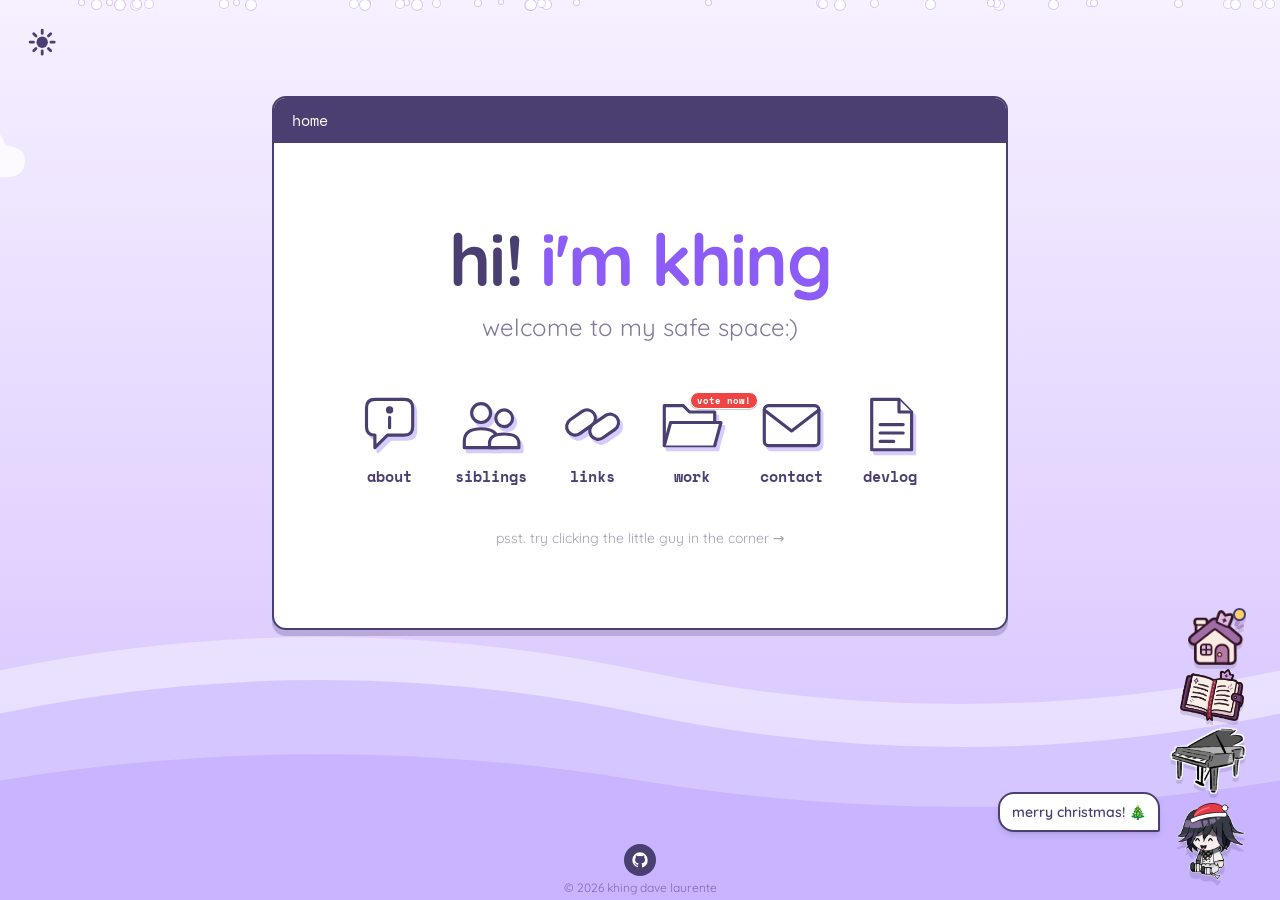
==== commit 795da3b4: "Landing: retro 'booting' loading screen that only appears on slow connections Co-Authored-By: Claude" ====
--- a/index.html
+++ b/index.html
@@ -25,12 +25,56 @@
   <link rel="apple-touch-icon" href="apple-touch-icon.png" />
   <script>try{if(localStorage.getItem("theme")==="dark")document.documentElement.classList.add("dark")}catch(e){}</script>
   <link rel="stylesheet" href="styles.css" />
+  <style>
+    #boot{position:fixed;inset:0;z-index:100000;display:none;align-items:center;justify-content:center;background:#e9dcff;color:#3b2a66;font-family:"Space Mono",ui-monospace,monospace;opacity:1;transition:opacity .45s ease}
+    html.dark #boot{background:#150f2e;color:#e9dcff}
+    #boot.show{display:flex}
+    #boot.out{opacity:0;pointer-events:none}
+    #boot .bx{width:min(320px,82vw);text-align:center}
+    #boot .bt{font-size:15px;font-weight:700;letter-spacing:.02em;margin:0 0 14px}
+    #boot .bt i{font-style:normal;display:inline-block;animation:bootdots 1.2s steps(4,end) infinite;overflow:hidden;vertical-align:bottom;width:0}
+    #boot .bar{height:16px;border:2px solid currentColor;border-radius:4px;padding:2px;background:rgba(255,255,255,.35)}
+    html.dark #boot .bar{background:rgba(255,255,255,.06)}
+    #boot .bar b{display:block;height:100%;width:6%;background:repeating-linear-gradient(90deg,currentColor 0 10px,transparent 10px 13px);transition:width .6s ease-out}
+    #boot .bs{font-size:11px;opacity:.7;margin:12px 0 0}
+    @keyframes bootdots{to{width:1.6em}}
+    @media (prefers-reduced-motion:reduce){#boot{transition:none}#boot .bt i{animation:none;width:1.6em}#boot .bar b{transition:none}}
+  </style>
   <link rel="preconnect" href="https://wecbthkbjftpxonlqfee.supabase.co" crossorigin />
   <link rel="preconnect" href="https://fonts.googleapis.com" />
   <link rel="preconnect" href="https://fonts.gstatic.com" crossorigin />
   <link href="https://fonts.googleapis.com/css2?family=Quicksand:wght@400;600;700&family=Space+Mono:wght@400;700&display=swap" rel="stylesheet" />
 </head>
 <body class="min-h-screen overflow-x-hidden font-sans text-ink antialiased selection:bg-pink-200">
+
+  <!-- loading screen: only appears if the page is slow to load (slow connections) -->
+  <div id="boot" role="status" aria-live="polite" aria-label="loading">
+    <div class="bx">
+      <p class="bt">booting khing's desktop<i>...</i></p>
+      <div class="bar"><b></b></div>
+      <p class="bs">slow connection? hang tight, almost there</p>
+    </div>
+  </div>
+  <script>
+  (function(){
+    var b=document.getElementById('boot'); if(!b) return;
+    var bar=b.querySelector('.bar b'), shown=0, done=0, t0=0, pct=6, tick;
+    function hide(){
+      if(done) return; done=1; clearInterval(tick);
+      if(!shown){ b.parentNode&&b.parentNode.removeChild(b); return; }
+      if(bar) bar.style.width='100%';
+      var wait=Math.max(0,700-(Date.now()-t0));
+      setTimeout(function(){ b.classList.add('out'); setTimeout(function(){ b.parentNode&&b.parentNode.removeChild(b); },500); },wait+150);
+    }
+    setTimeout(function(){
+      if(done||document.readyState==='complete') return;
+      shown=1; t0=Date.now(); b.classList.add('show');
+      tick=setInterval(function(){ pct+=(92-pct)*0.12; if(bar) bar.style.width=pct.toFixed(1)+'%'; },500);
+    },800);
+    window.addEventListener('load',hide);
+    setTimeout(hide,12000);
+  })();
+  </script>
 
   <!-- sky -->
   <div class="sky fixed inset-0 -z-20" aria-hidden="true"></div>
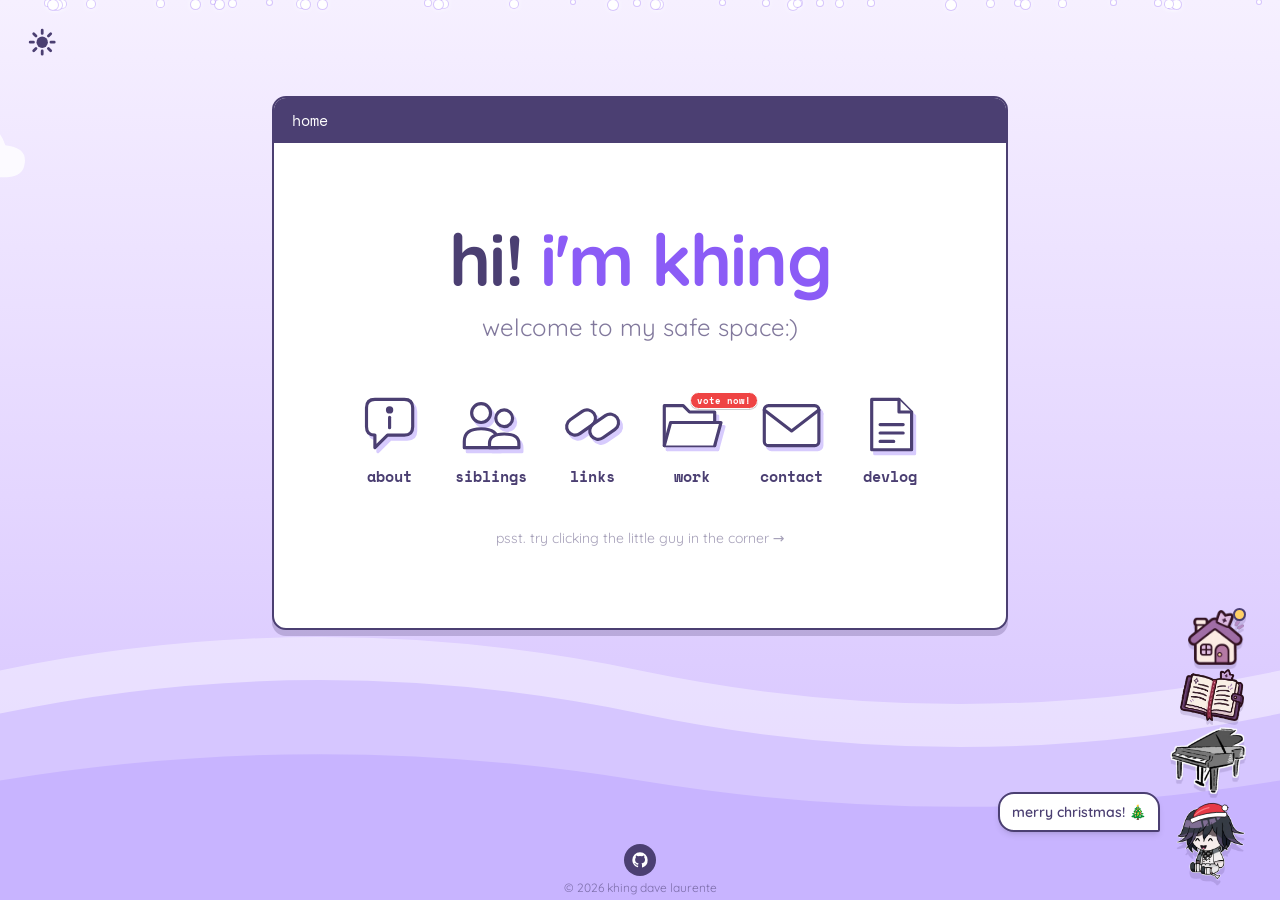
==== commit a868b337: "Landing: house icon goes straight to the room (password kept behind PASSWORD_ON switch) Co-Authored-" ====
--- a/index.html
+++ b/index.html
@@ -1747,6 +1747,7 @@
   <script>
     // the house asks for a password first. a light lock for a cozy page, not real security.
     (() => {
+      const PASSWORD_ON = false; // PASSWORD SWITCH: set to true to bring back the knock-knock password (password: understand)
       const KEY = '6513342087438648';
       const cyrb53 = (str, seed = 0) => { let h1 = 0xdeadbeef ^ seed, h2 = 0x41c6ce57 ^ seed; for (let i = 0, ch; i < str.length; i++) { ch = str.charCodeAt(i); h1 = Math.imul(h1 ^ ch, 2654435761); h2 = Math.imul(h2 ^ ch, 1597334677); } h1 = Math.imul(h1 ^ (h1 >>> 16), 2246822507) ^ Math.imul(h2 ^ (h2 >>> 13), 3266489909); h2 = Math.imul(h2 ^ (h2 >>> 16), 2246822507) ^ Math.imul(h1 ^ (h1 >>> 13), 3266489909); return 4294967296 * (2097151 & h2) + (h1 >>> 0); };
       const house = document.getElementById('house-btn'), gate = document.getElementById('room-gate');
@@ -1757,7 +1758,7 @@
       house.addEventListener('pointerenter', warm); house.addEventListener('focus', warm); house.addEventListener('touchstart', warm, { passive: true });
       const open = () => { warm(); gate.hidden = false; err.textContent = ''; input.value = ''; setTimeout(() => input.focus(), 30); };
       const close = () => { gate.hidden = true; };
-      house.addEventListener('click', (e) => { e.preventDefault(); open(); });
+      house.addEventListener('click', (e) => { if (!PASSWORD_ON) return; e.preventDefault(); open(); });
       addEventListener('pageshow', (e) => { if (e.persisted) close(); });
       document.getElementById('rgate-x').addEventListener('click', close);
       gate.addEventListener('pointerdown', (e) => { if (e.target === gate) close(); });
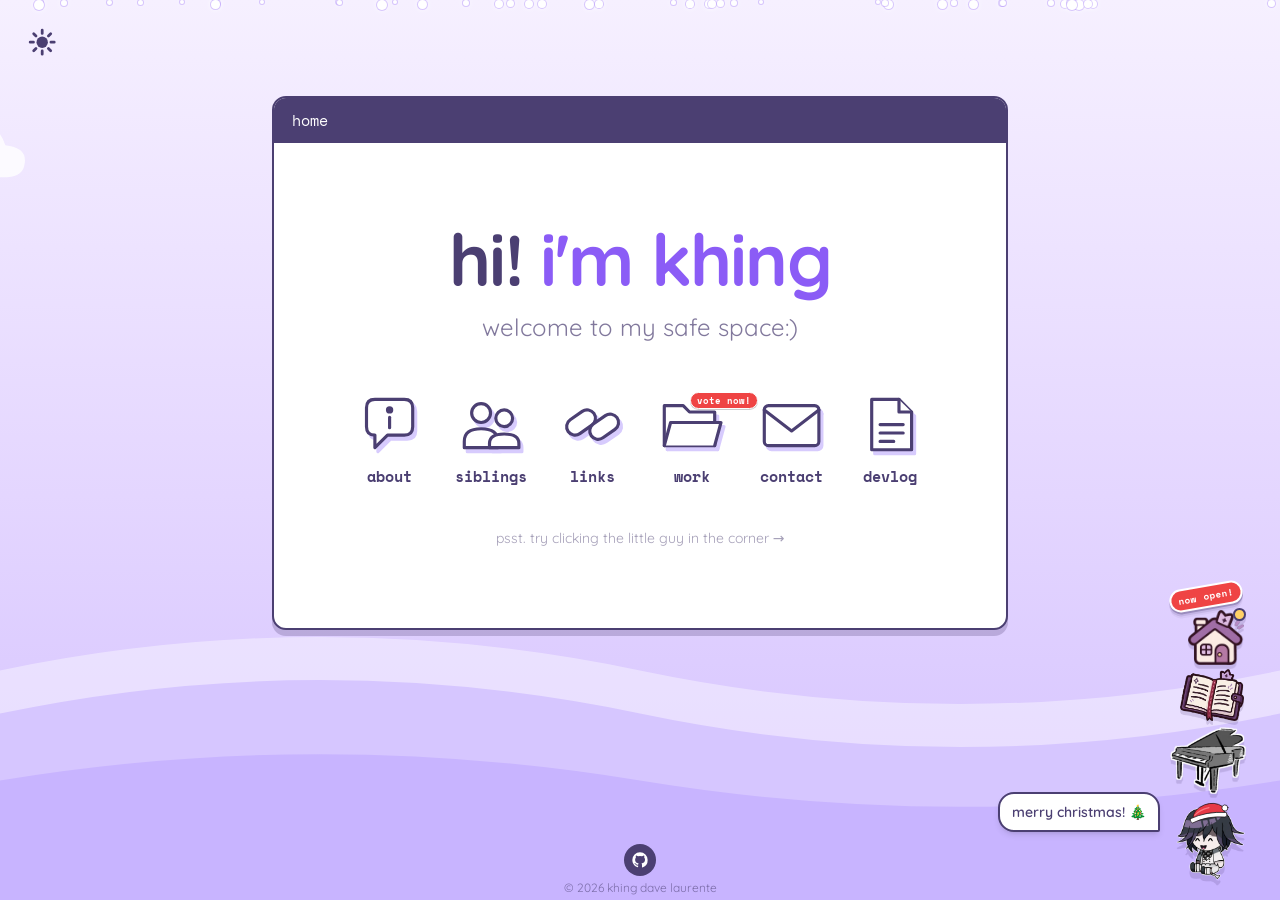
==== commit 84a8035a: "Landing: add a 'now open!' badge on the house icon Co-Authored-By: Claude Sonnet 5.5 <noreply@anthro" ====
--- a/index.html
+++ b/index.html
@@ -44,6 +44,11 @@
   <link rel="preconnect" href="https://fonts.googleapis.com" />
   <link rel="preconnect" href="https://fonts.gstatic.com" crossorigin />
   <link href="https://fonts.googleapis.com/css2?family=Quicksand:wght@400;600;700&family=Space+Mono:wght@400;700&display=swap" rel="stylesheet" />
+<style>
+.house-open{position:absolute;left:-1.2rem;top:-1.6rem;z-index:3;padding:.1rem .45rem;border-radius:9999px;background:#ef4444;color:#fff;border:2px solid #fff;font:700 .58rem/1rem 'Space Mono',monospace;letter-spacing:.02em;white-space:nowrap;box-shadow:0 2px 0 rgba(75,63,114,.35);transform:rotate(-10deg);pointer-events:none;animation:houseOpen 2.4s ease-in-out infinite}
+@keyframes houseOpen{0%,100%{transform:rotate(-10deg) scale(1)}50%{transform:rotate(-7deg) scale(1.08)}}
+@media(prefers-reduced-motion:reduce){.house-open{animation:none}}
+</style>
 </head>
 <body class="min-h-screen overflow-x-hidden font-sans text-ink antialiased selection:bg-pink-200">
 
@@ -571,6 +576,7 @@
     <!-- my room (separate page) -->
     <a id="house-btn" href="room/" class="house mb-1 mr-1" aria-label="visit khing's room" title="khing's room">
       <span id="house-dot" class="house-dot" aria-hidden="true"></span>
+      <span class="house-open" aria-hidden="true">now open!</span>
       <img src="assets/house.webp" width="260" height="256" decoding="async" alt="" class="block w-11 select-none sm:w-14" draggable="false" />
     </a>
     <!-- guestbook book -->
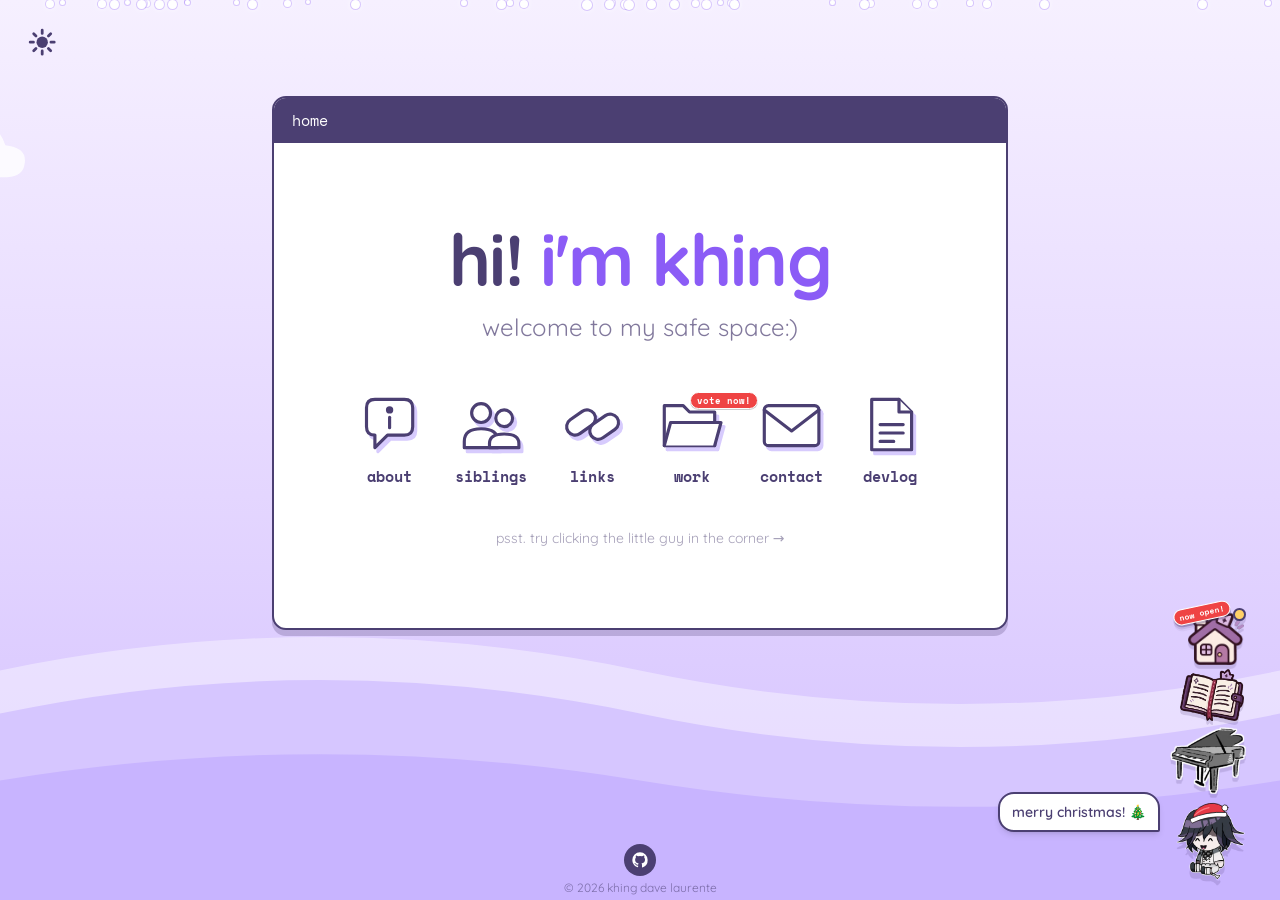
==== commit 4f9d4675: "Landing: smaller 'now open!' badge sitting on the house icon's corner Co-Authored-By: Claude Sonnet " ====
--- a/index.html
+++ b/index.html
@@ -45,8 +45,8 @@
   <link rel="preconnect" href="https://fonts.gstatic.com" crossorigin />
   <link href="https://fonts.googleapis.com/css2?family=Quicksand:wght@400;600;700&family=Space+Mono:wght@400;700&display=swap" rel="stylesheet" />
 <style>
-.house-open{position:absolute;left:-1.2rem;top:-1.6rem;z-index:3;padding:.1rem .45rem;border-radius:9999px;background:#ef4444;color:#fff;border:2px solid #fff;font:700 .58rem/1rem 'Space Mono',monospace;letter-spacing:.02em;white-space:nowrap;box-shadow:0 2px 0 rgba(75,63,114,.35);transform:rotate(-10deg);pointer-events:none;animation:houseOpen 2.4s ease-in-out infinite}
-@keyframes houseOpen{0%,100%{transform:rotate(-10deg) scale(1)}50%{transform:rotate(-7deg) scale(1.08)}}
+.house-open{position:absolute;left:-.95rem;top:-.35rem;z-index:3;padding:0 .3rem;border-radius:9999px;background:#ef4444;color:#fff;border:1.5px solid #fff;font:700 .5rem/.9rem 'Space Mono',monospace;letter-spacing:.02em;white-space:nowrap;box-shadow:0 2px 0 rgba(75,63,114,.35);transform:rotate(-12deg);pointer-events:none;animation:houseOpen 2.4s ease-in-out infinite}
+@keyframes houseOpen{0%,100%{transform:rotate(-12deg) scale(1)}50%{transform:rotate(-9deg) scale(1.08)}}
 @media(prefers-reduced-motion:reduce){.house-open{animation:none}}
 </style>
 </head>
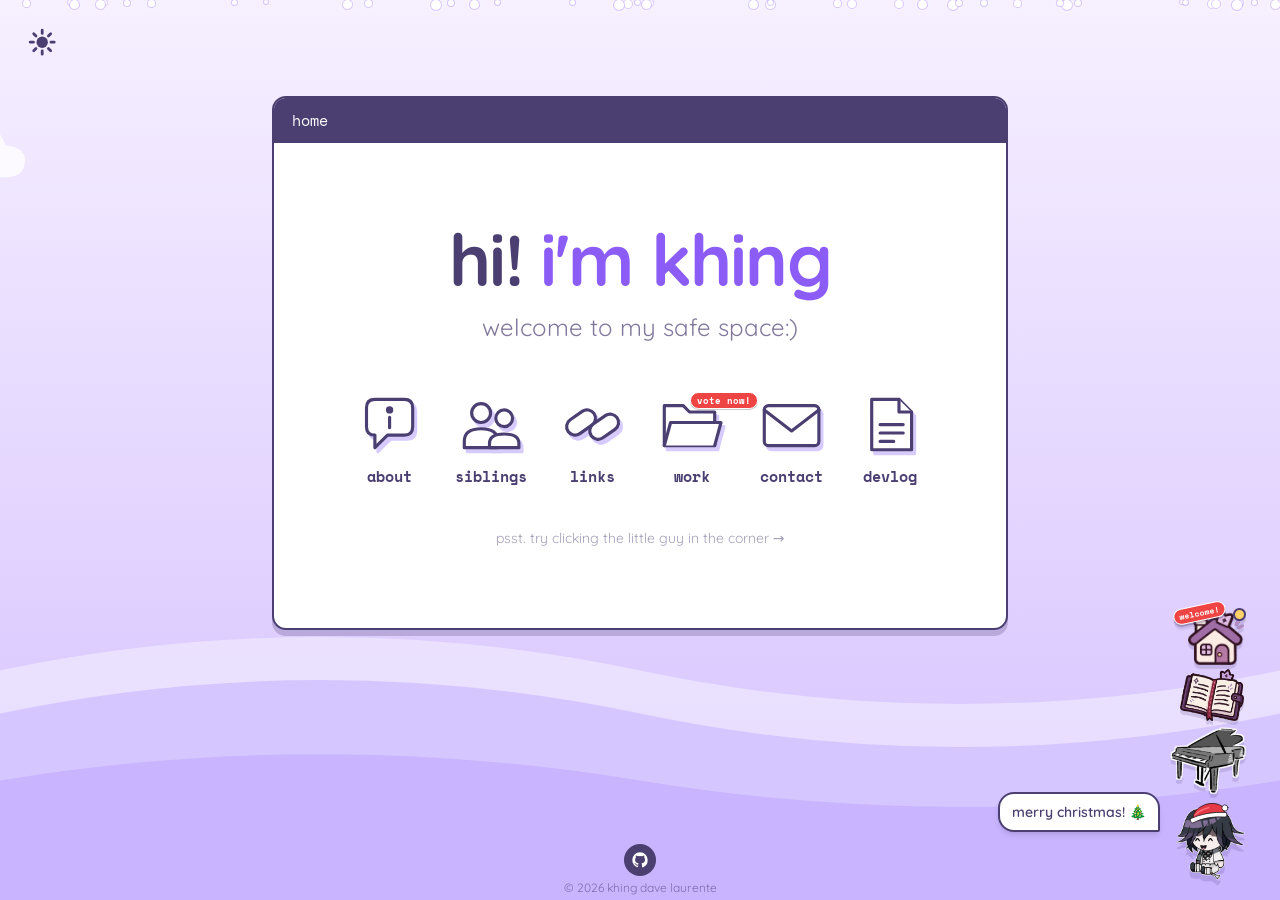
==== commit 27eaf397: "Landing: badge says 'welcome!' and floats in sync with the house icon Co-Authored-By: Claude Sonnet " ====
--- a/index.html
+++ b/index.html
@@ -45,8 +45,7 @@
   <link rel="preconnect" href="https://fonts.gstatic.com" crossorigin />
   <link href="https://fonts.googleapis.com/css2?family=Quicksand:wght@400;600;700&family=Space+Mono:wght@400;700&display=swap" rel="stylesheet" />
 <style>
-.house-open{position:absolute;left:-.95rem;top:-.35rem;z-index:3;padding:0 .3rem;border-radius:9999px;background:#ef4444;color:#fff;border:1.5px solid #fff;font:700 .5rem/.9rem 'Space Mono',monospace;letter-spacing:.02em;white-space:nowrap;box-shadow:0 2px 0 rgba(75,63,114,.35);transform:rotate(-12deg);pointer-events:none;animation:houseOpen 2.4s ease-in-out infinite}
-@keyframes houseOpen{0%,100%{transform:rotate(-12deg) scale(1)}50%{transform:rotate(-9deg) scale(1.08)}}
+.house-open{position:absolute;left:-.95rem;top:-.35rem;z-index:3;padding:0 .3rem;border-radius:9999px;background:#ef4444;color:#fff;border:1.5px solid #fff;font:700 .5rem/.9rem 'Space Mono',monospace;letter-spacing:.02em;white-space:nowrap;box-shadow:0 2px 0 rgba(75,63,114,.35);transform:rotate(-12deg);pointer-events:none;animation:float 3s ease-in-out .3s infinite}
 @media(prefers-reduced-motion:reduce){.house-open{animation:none}}
 </style>
 </head>
@@ -576,7 +575,7 @@
     <!-- my room (separate page) -->
     <a id="house-btn" href="room/" class="house mb-1 mr-1" aria-label="visit khing's room" title="khing's room">
       <span id="house-dot" class="house-dot" aria-hidden="true"></span>
-      <span class="house-open" aria-hidden="true">now open!</span>
+      <span class="house-open" aria-hidden="true">welcome!</span>
       <img src="assets/house.webp" width="260" height="256" decoding="async" alt="" class="block w-11 select-none sm:w-14" draggable="false" />
     </a>
     <!-- guestbook book -->
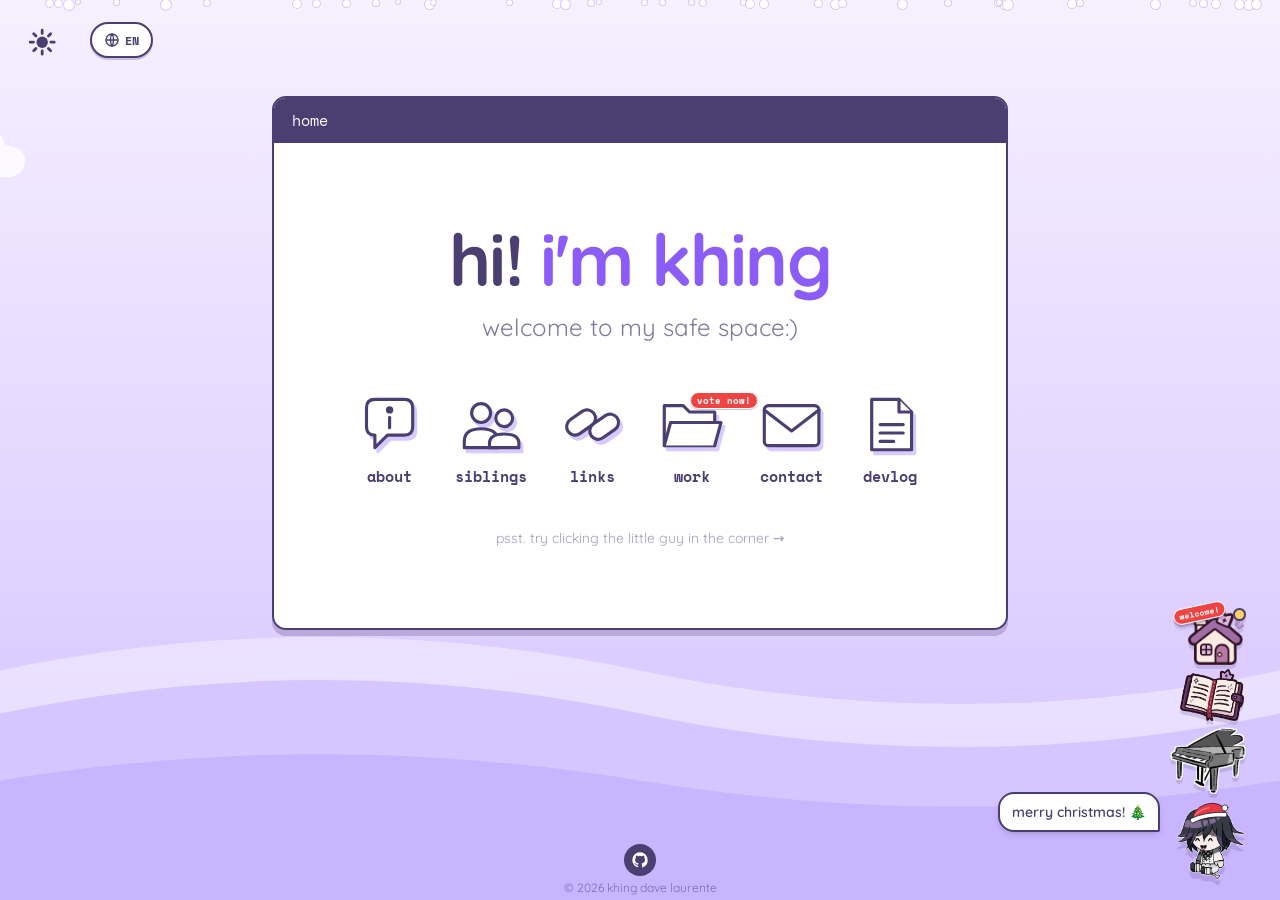
==== commit a72ab0ab: "Landing: language picker (English / 한국어) using a static text swap Co-Authored-By: Claude Sonnet 5.5 " ====
--- a/index.html
+++ b/index.html
@@ -43,7 +43,7 @@
   <link rel="preconnect" href="https://wecbthkbjftpxonlqfee.supabase.co" crossorigin />
   <link rel="preconnect" href="https://fonts.googleapis.com" />
   <link rel="preconnect" href="https://fonts.gstatic.com" crossorigin />
-  <link href="https://fonts.googleapis.com/css2?family=Quicksand:wght@400;600;700&family=Space+Mono:wght@400;700&display=swap" rel="stylesheet" />
+  <link href="https://fonts.googleapis.com/css2?family=Quicksand:wght@400;600;700&family=Space+Mono:wght@400;700&family=Noto+Sans+KR:wght@400;500;700&display=swap" rel="stylesheet" />
 <style>
 .house-open{position:absolute;left:-.95rem;top:-.35rem;z-index:3;padding:0 .3rem;border-radius:9999px;background:#ef4444;color:#fff;border:1.5px solid #fff;font:700 .5rem/.9rem 'Space Mono',monospace;letter-spacing:.02em;white-space:nowrap;box-shadow:0 2px 0 rgba(75,63,114,.35);transform:rotate(-12deg);pointer-events:none;animation:float 3s ease-in-out .3s infinite}
 @media(prefers-reduced-motion:reduce){.house-open{animation:none}}
@@ -180,12 +180,12 @@
         </div>
       </div>
       <div class="space-y-5 px-6 py-6 leading-relaxed text-ink/80 sm:space-y-5 sm:px-12 sm:py-8 sm:text-lg">
-        <p>hi! i'm khing, a <span class="hl">cinematographer</span> and <span class="hl">web developer</span>.</p>
+        <p data-i18n="intro">hi! i'm khing, a <span class="hl">cinematographer</span> and <span class="hl">web developer</span>.</p>
         <p>things i like:</p>
         <ul class="list-disc space-y-2 pl-6 sm:space-y-2 sm:pl-8 marker:text-violet-400">
-          <li>Hanging out with my <span class="hl">siblings</span></li>
-          <li>My Walk and Faith in <span class="hl">God</span></li>
-          <li><span class="hl">Purple</span> Fanta</li>
+          <li data-i18n="like1">Hanging out with my <span class="hl">siblings</span></li>
+          <li data-i18n="like2">My Walk and Faith in <span class="hl">God</span></li>
+          <li data-i18n="like3"><span class="hl">Purple</span> Fanta</li>
         </ul>
         <section aria-labelledby="edu-h">
           <h3 id="edu-h" class="font-mono text-xl font-bold uppercase tracking-tight text-ink">education</h3>
@@ -199,10 +199,10 @@
         <section aria-labelledby="lang-h">
           <h3 id="lang-h" class="font-mono text-xl font-bold uppercase tracking-tight text-ink">language proficiency</h3>
           <div class="mt-3 border-l-4 border-violet-200 py-1 pl-4">
-            <p class="text-lg text-ink">i speak <span class="text-violet-500">English</span> and <span class="text-violet-500">Filipino (Tagalog)</span>.</p>
+            <p class="text-lg text-ink" data-i18n="speak">i speak <span class="text-violet-500">English</span> and <span class="text-violet-500">Filipino (Tagalog)</span>.</p>
           </div>
         </section>
-        <p>want to say hi? send me a message in <button class="link" data-open="contact">contact</button> :)</p>
+        <p data-i18n="hello">want to say hi? send me a message in <button class="link" data-open="contact">contact</button> :)</p>
       </div>
     </div>
   </section>
@@ -1847,5 +1847,6 @@
       next(true);
     })();
   </script>
+  <script src="i18n.js"></script>
 </body>
 </html>
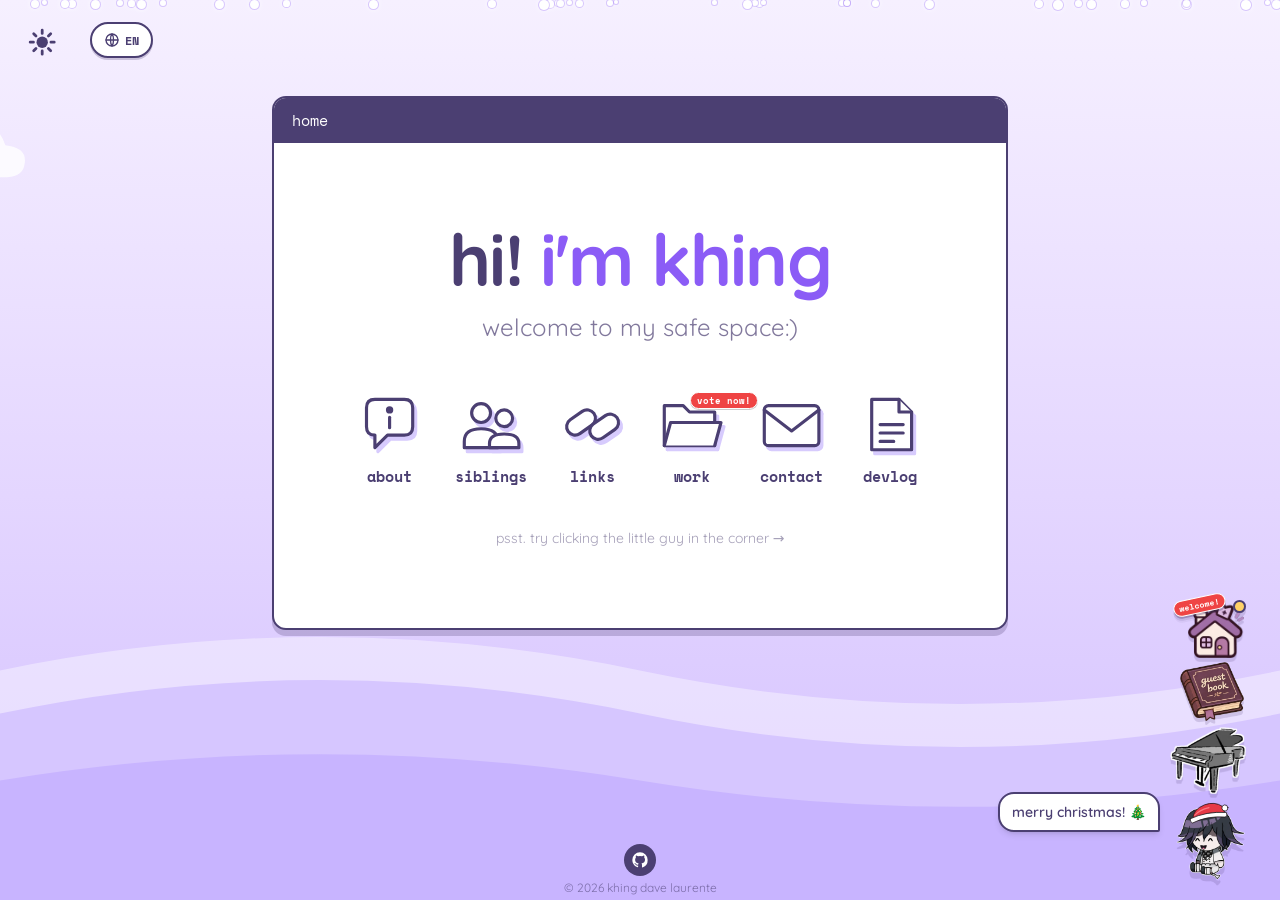
==== commit d9dc0410: "landing: new closed guestbook icon, sized to match neighbours Co-Authored-By: Claude Sonnet 5.5 <nor" ====
--- a/index.html
+++ b/index.html
@@ -581,7 +581,7 @@
     <!-- guestbook book -->
     <button id="book-btn" class="book mb-1 mr-1" data-open="guestbook" aria-label="open guestbook" title="guestbook">
       <span id="gb-badge" class="gb-badge" hidden aria-live="polite"></span>
-      <img src="assets/guestbook.webp" width="240" height="195" decoding="async" alt="" class="block w-12 select-none sm:w-16" draggable="false" />
+      <img src="assets/guestbook.webp" width="220" height="205" decoding="async" alt="" class="block w-12 select-none sm:w-16" draggable="false" />
     </button>
     <!-- piano = music mute / unmute -->
     <button id="music-btn" class="piano mb-1" aria-label="play music" aria-pressed="false" title="music on / off">
